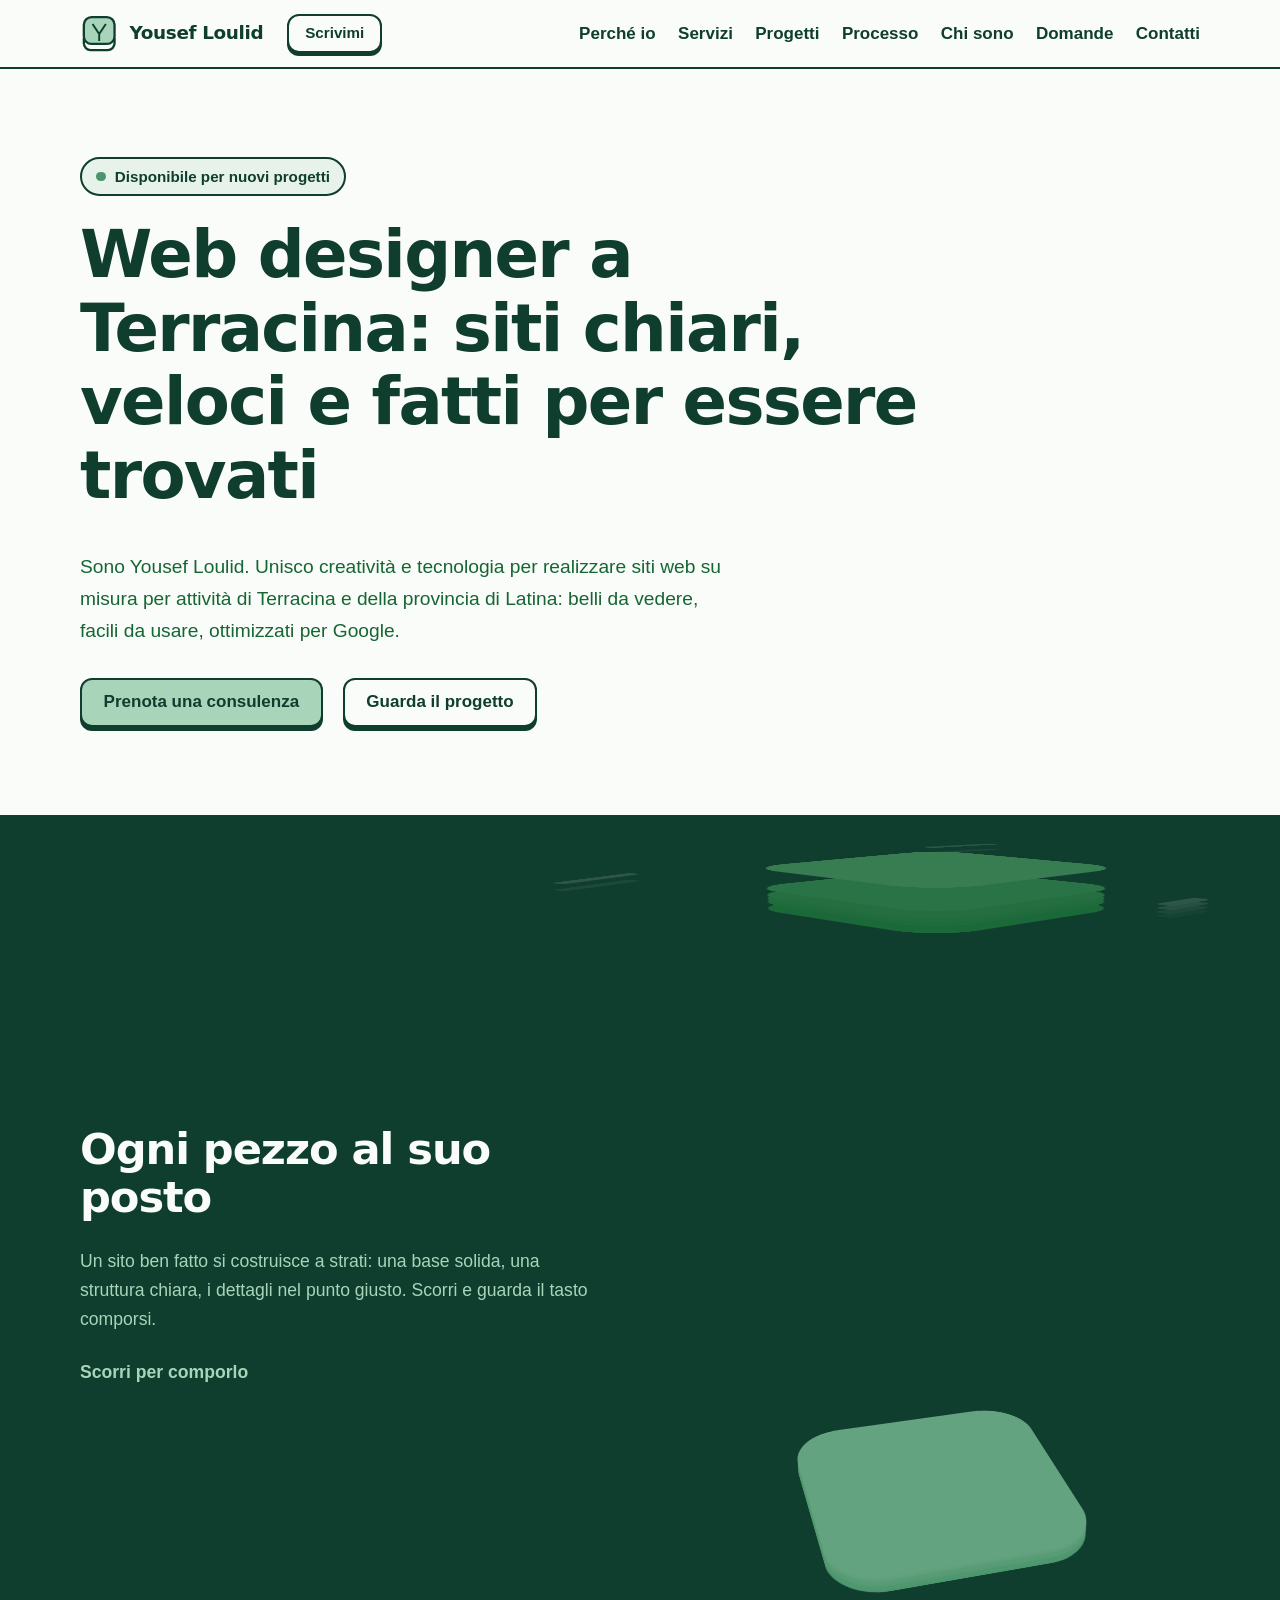
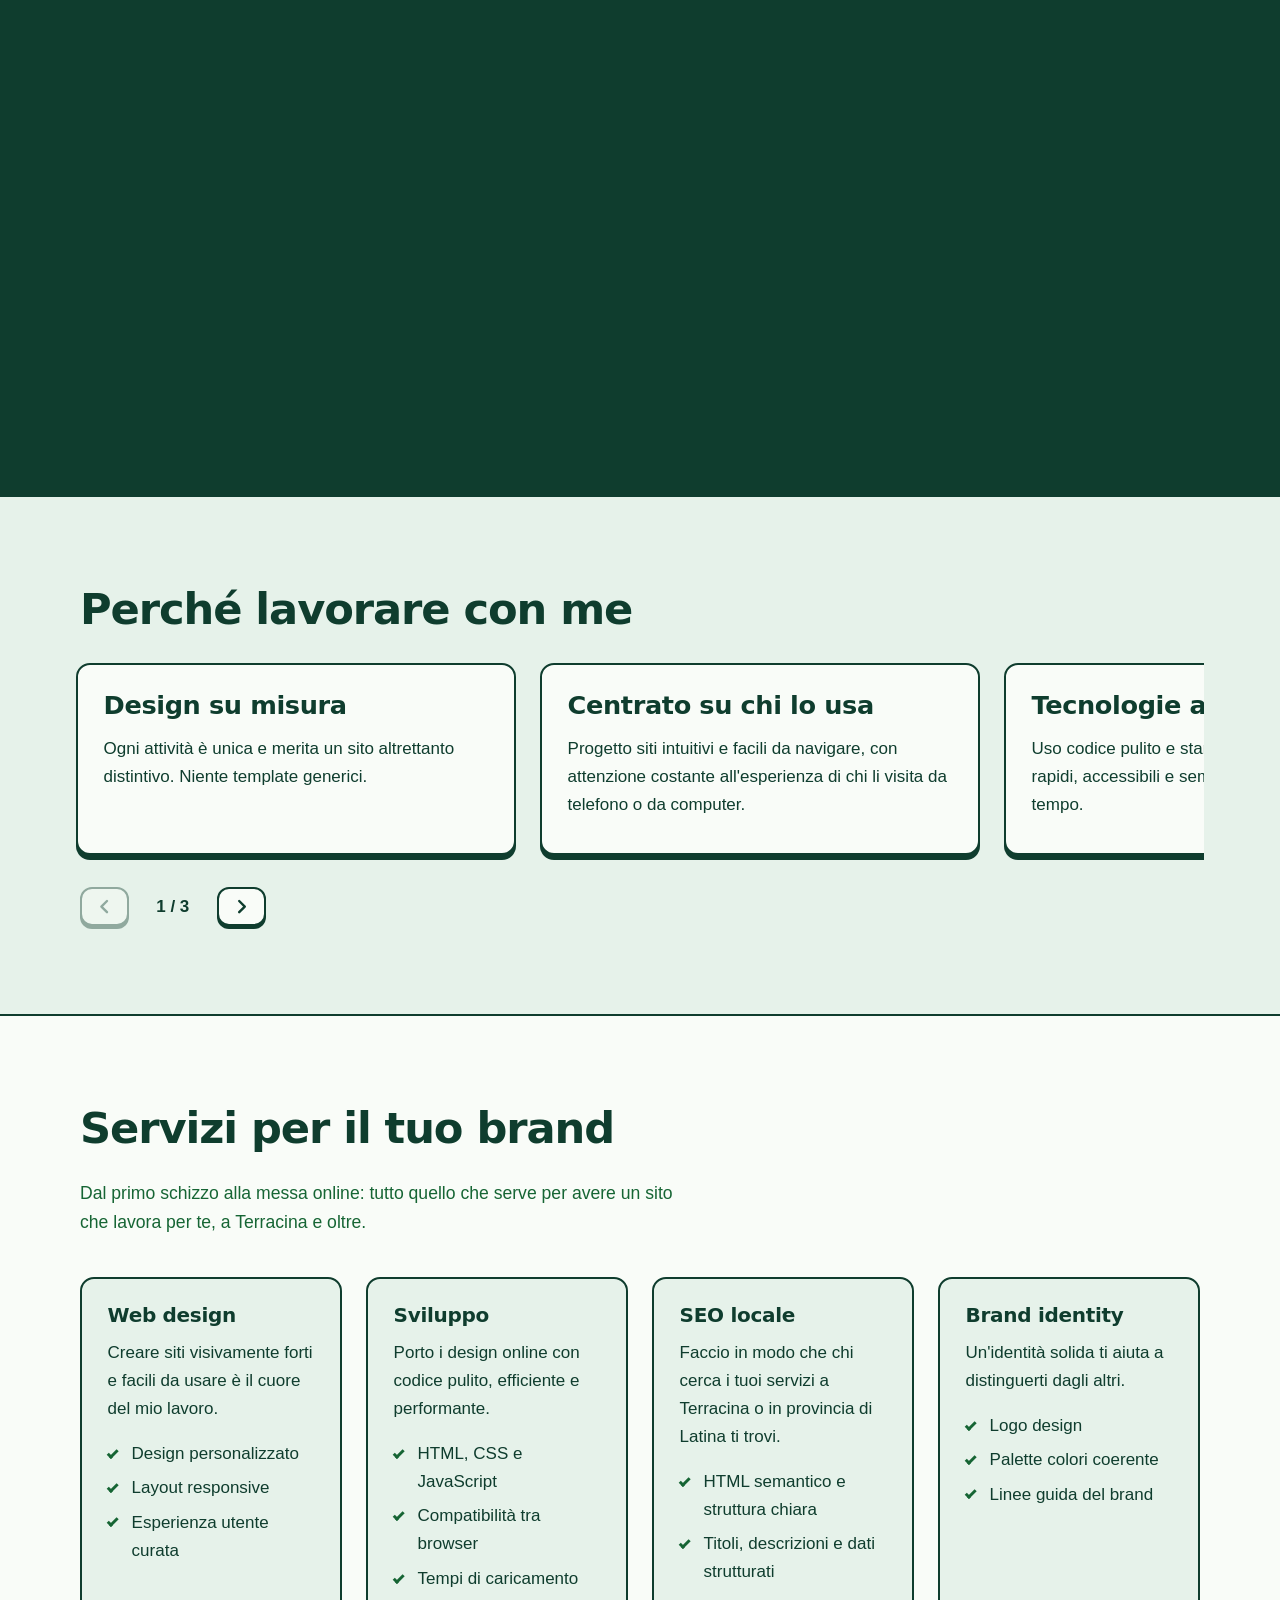
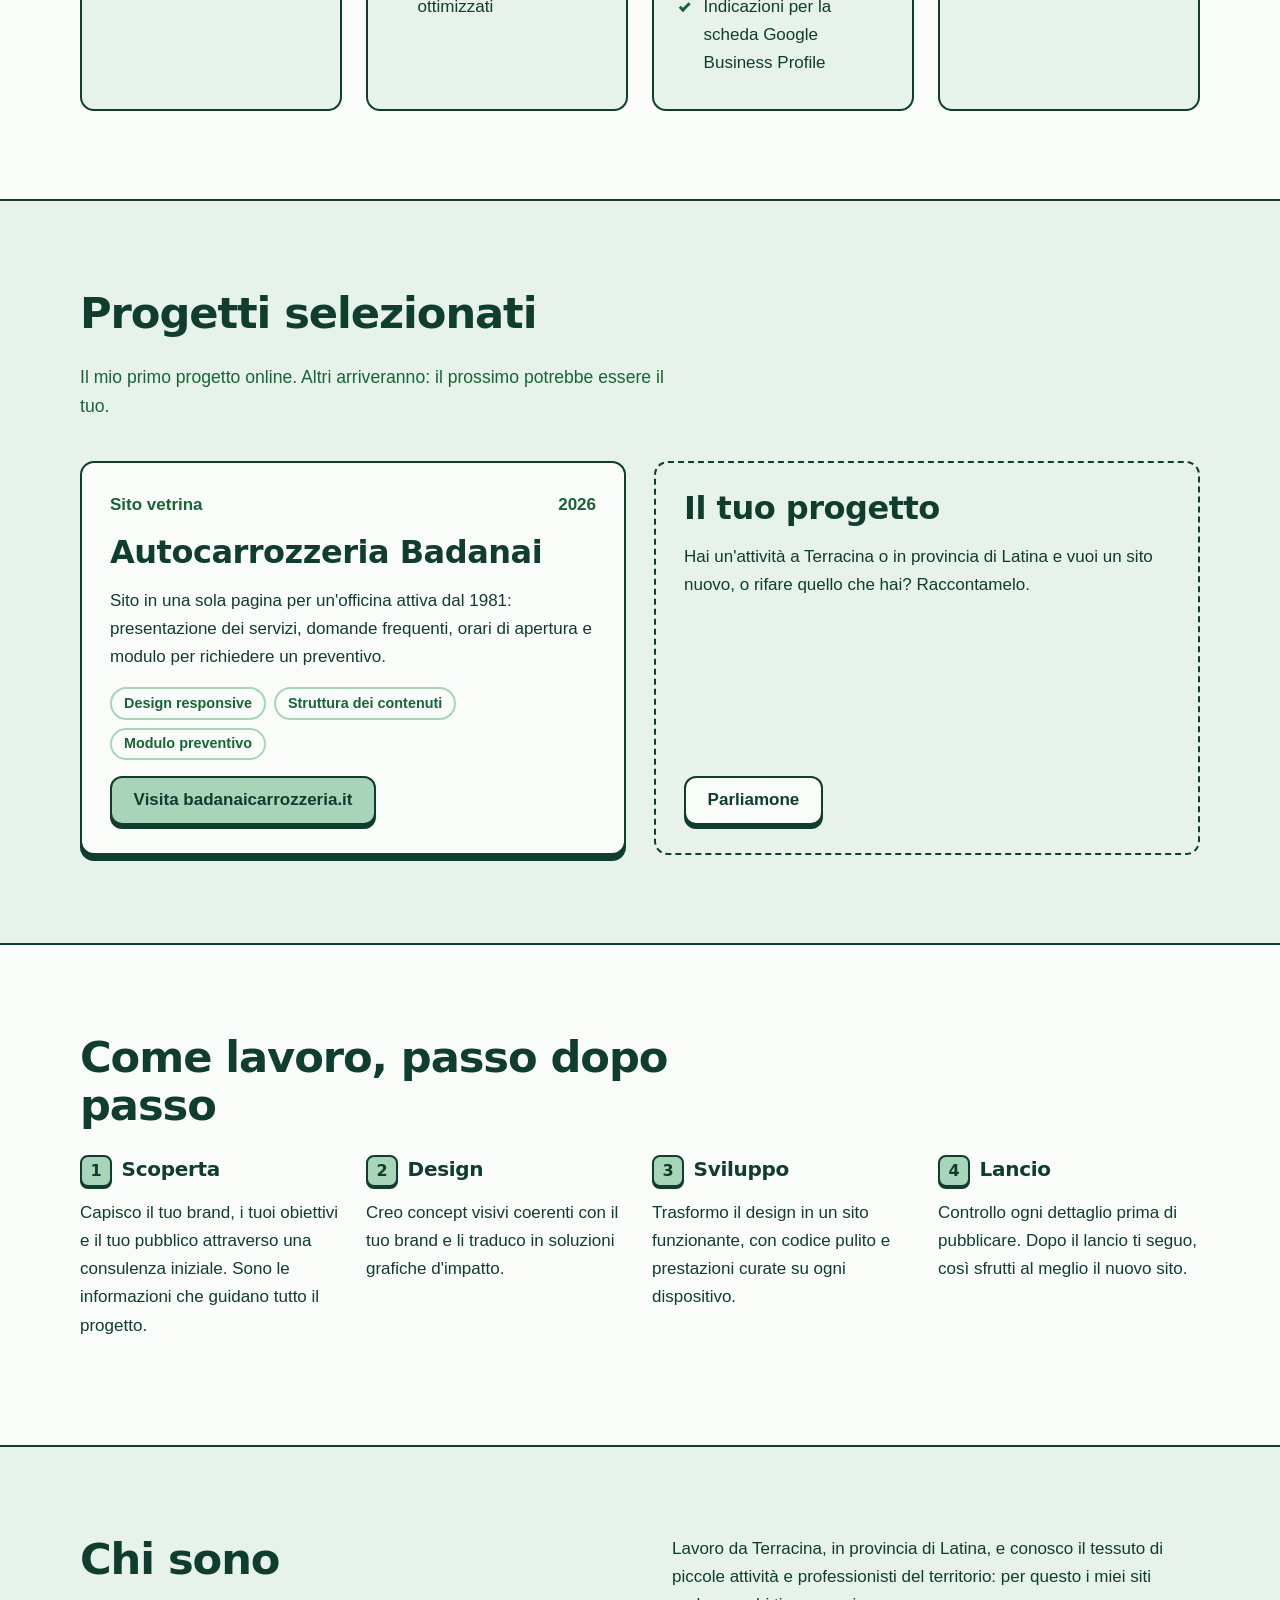
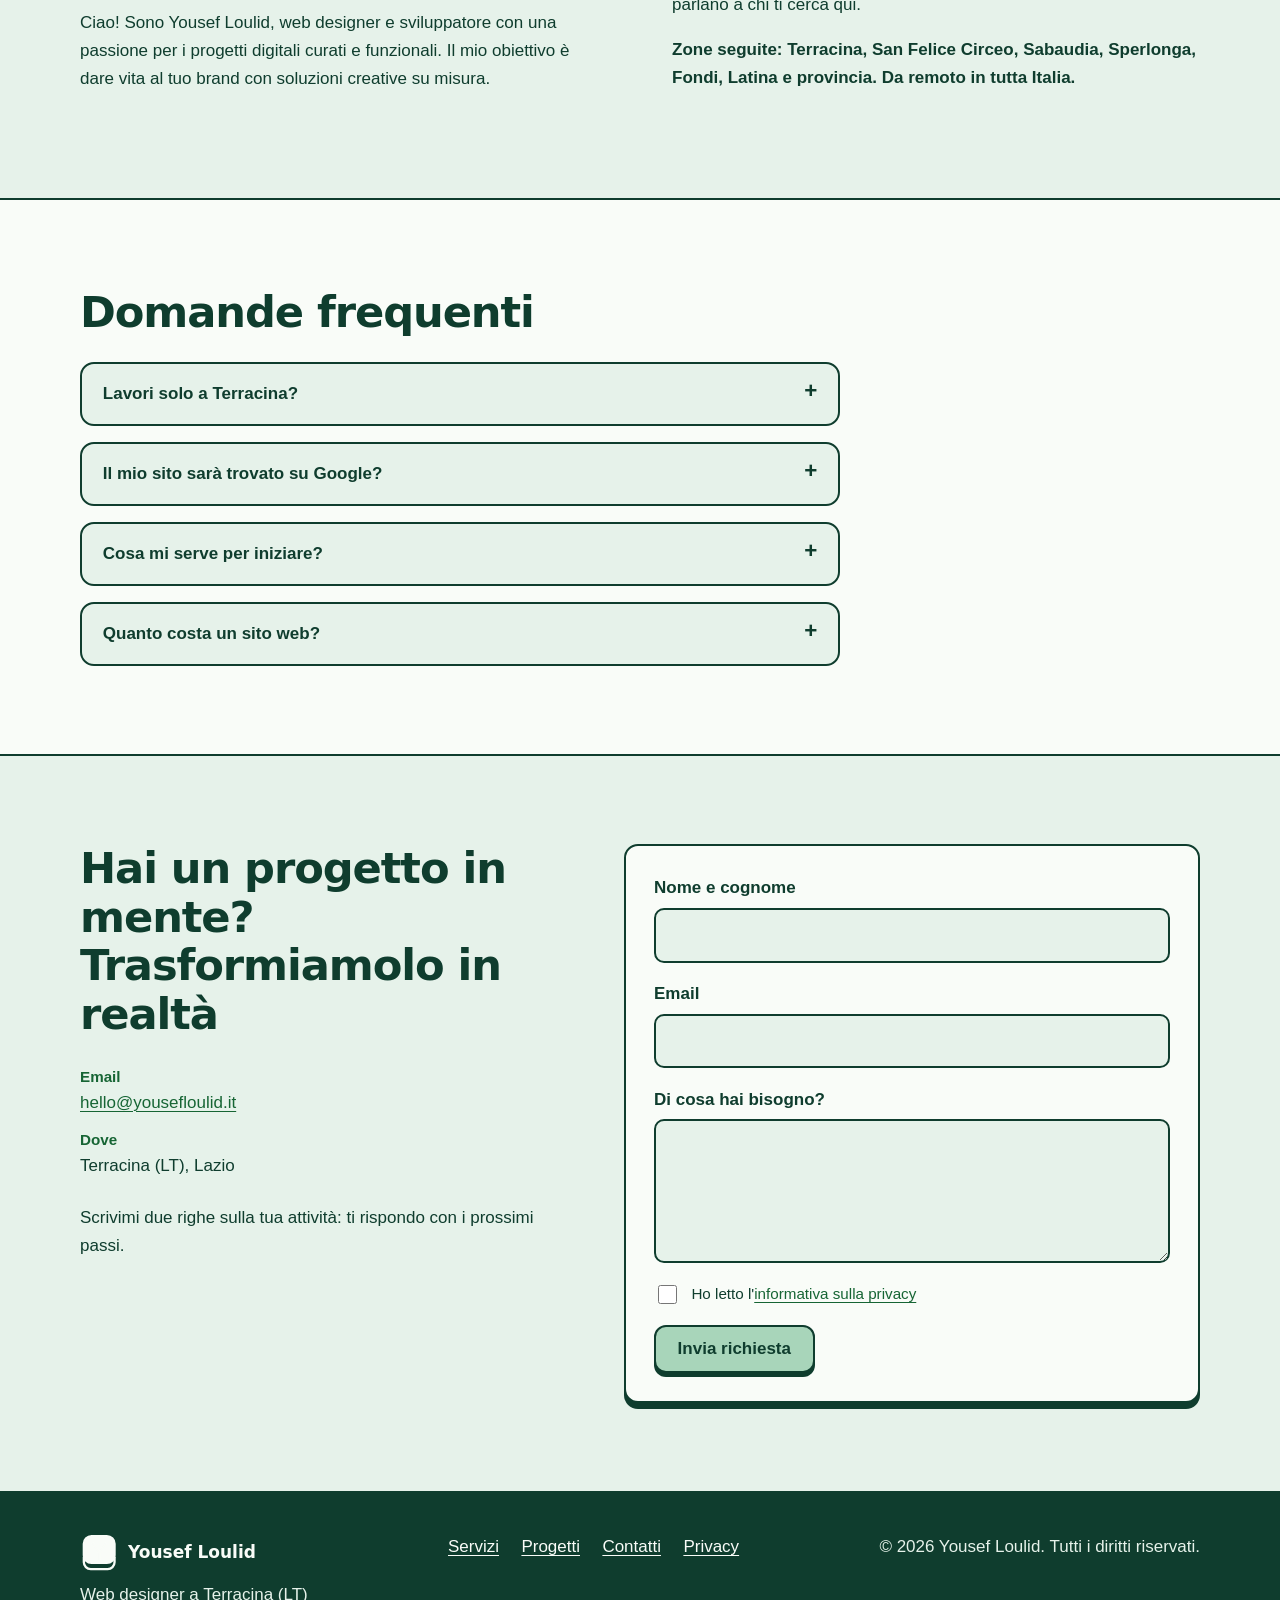
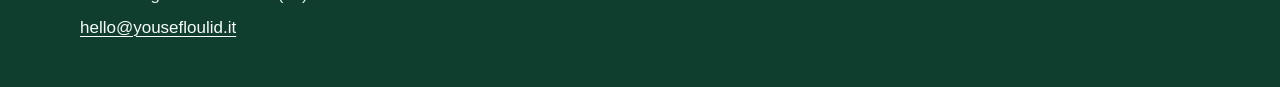
==== index.html @ 02af68fd "Sezione scura dopo la hero e carosello per Perche lavorare con me Co-Authored-By: Claude Sonnet 5.5 " ====
<!DOCTYPE html>
<html lang="it">
<head>
  <meta charset="utf-8">
  <meta name="viewport" content="width=device-width, initial-scale=1">
  <title>Web designer a Terracina (LT) – Siti web | Yousef Loulid</title>
  <meta name="description" content="Web designer a Terracina (LT): siti web su misura, veloci e ottimizzati per Google, per attività di Terracina e provincia di Latina. Richiedi un preventivo.">
  <link rel="canonical" href="https://yousefloulid.it/">
  <link rel="alternate" hreflang="it" href="https://yousefloulid.it/">
  <meta name="robots" content="index, follow, max-image-preview:large">
  <meta name="author" content="Yousef Loulid">
  <meta name="theme-color" content="#F9FCF8">
  <meta name="geo.region" content="IT-LT">
  <meta name="geo.placename" content="Terracina">
  <meta name="geo.position" content="41.2917;13.2459">
  <meta name="ICBM" content="41.2917, 13.2459">

  <meta property="og:type" content="website">
  <meta property="og:locale" content="it_IT">
  <meta property="og:site_name" content="Yousef Loulid – Web designer a Terracina">
  <meta property="og:title" content="Web designer a Terracina (LT) – Siti web | Yousef Loulid">
  <meta property="og:description" content="Siti web su misura, veloci e ottimizzati per Google, per attività di Terracina e provincia di Latina.">
  <meta property="og:url" content="https://yousefloulid.it/">
  <meta name="twitter:card" content="summary">
  <meta name="twitter:title" content="Web designer a Terracina (LT) – Siti web | Yousef Loulid">
  <meta name="twitter:description" content="Siti web su misura, veloci e ottimizzati per Google, per attività di Terracina e provincia di Latina.">

  <link rel="icon" href="/favicon.svg" type="image/svg+xml">
  <link rel="stylesheet" href="/style.css">

  <script type="application/ld+json">
  {
    "@context": "https://schema.org",
    "@graph": [
      {
        "@type": "WebSite",
        "@id": "https://yousefloulid.it/#website",
        "url": "https://yousefloulid.it/",
        "name": "Yousef Loulid – Web designer a Terracina",
        "inLanguage": "it-IT",
        "publisher": { "@id": "https://yousefloulid.it/#business" }
      },
      {
        "@type": "Person",
        "@id": "https://yousefloulid.it/#person",
        "name": "Yousef Loulid",
        "url": "https://yousefloulid.it/",
        "jobTitle": "Web designer e sviluppatore",
        "email": "hello@yousefloulid.it",
        "address": {
          "@type": "PostalAddress",
          "addressLocality": "Terracina",
          "addressRegion": "LT",
          "postalCode": "04019",
          "addressCountry": "IT"
        }
      },
      {
        "@type": "ProfessionalService",
        "@id": "https://yousefloulid.it/#business",
        "name": "Yousef Loulid – Web designer",
        "url": "https://yousefloulid.it/",
        "description": "Web design, sviluppo di siti web, SEO locale e brand identity per attività di Terracina e della provincia di Latina.",
        "email": "hello@yousefloulid.it",
        "founder": { "@id": "https://yousefloulid.it/#person" },
        "address": {
          "@type": "PostalAddress",
          "addressLocality": "Terracina",
          "addressRegion": "LT",
          "postalCode": "04019",
          "addressCountry": "IT"
        },
        "geo": { "@type": "GeoCoordinates", "latitude": 41.2917, "longitude": 13.2459 },
        "areaServed": [
          { "@type": "City", "name": "Terracina" },
          { "@type": "City", "name": "San Felice Circeo" },
          { "@type": "City", "name": "Sabaudia" },
          { "@type": "City", "name": "Sperlonga" },
          { "@type": "City", "name": "Fondi" },
          { "@type": "City", "name": "Latina" },
          { "@type": "AdministrativeArea", "name": "Provincia di Latina" }
        ],
        "knowsAbout": ["Web design", "Sviluppo web", "SEO locale", "Brand identity", "Logo design"],
        "makesOffer": [
          { "@type": "Offer", "itemOffered": { "@type": "Service", "name": "Web design" } },
          { "@type": "Offer", "itemOffered": { "@type": "Service", "name": "Sviluppo siti web" } },
          { "@type": "Offer", "itemOffered": { "@type": "Service", "name": "SEO locale" } },
          { "@type": "Offer", "itemOffered": { "@type": "Service", "name": "Brand identity" } }
        ]
      },
      {
        "@type": "FAQPage",
        "@id": "https://yousefloulid.it/#faq",
        "mainEntity": [
          {
            "@type": "Question",
            "name": "Lavori solo a Terracina?",
            "acceptedAnswer": { "@type": "Answer", "text": "Sono a Terracina e lavoro volentieri con attività di zona, ma posso seguire progetti anche da remoto per clienti in tutta Italia." }
          },
          {
            "@type": "Question",
            "name": "Il mio sito sarà trovato su Google?",
            "acceptedAnswer": { "@type": "Answer", "text": "Ogni sito nasce con una base SEO solida: struttura HTML semantica, titoli e descrizioni curati, dati strutturati e contenuti pensati per le ricerche del tuo territorio. Nessuno può garantire una posizione precisa, ma parti con le basi giuste." }
          },
          {
            "@type": "Question",
            "name": "Cosa mi serve per iniziare?",
            "acceptedAnswer": { "@type": "Answer", "text": "Basta una breve descrizione della tua attività e di cosa vuoi ottenere dal sito. Il resto lo definiamo insieme nella prima consulenza." }
          },
          {
            "@type": "Question",
            "name": "Quanto costa un sito web?",
            "acceptedAnswer": { "@type": "Answer", "text": "Dipende da pagine, funzioni e contenuti. Dopo un primo confronto ti mando una proposta chiara con il prezzo, senza costi nascosti." }
          }
        ]
      }
    ]
  }
  </script>
</head>
<body>
  <svg width="0" height="0" style="position:absolute" aria-hidden="true" focusable="false">
    <symbol id="logo" viewBox="0 0 100 100">
      <g fill="none" stroke="currentColor" stroke-linejoin="round">
        <path d="M10 62V76a18 18 0 0 0 18 18H72a18 18 0 0 0 18-18V62" stroke-width="6"/>
        <rect class="logo-face" x="10" y="8" width="80" height="70" rx="20" stroke-width="6"/>
        <path d="M34 28L50 52L66 28M50 52V68" stroke-width="5" stroke-linecap="square"/>
      </g>
    </symbol>
  </svg>

  <a class="skip-link" href="#contenuto">Vai al contenuto</a>

  <header class="site-header">
    <div class="container header-inner">
      <a class="brand" href="/" aria-label="Yousef Loulid – Home (premi la Y per tornare alla home)">
        <svg class="brand-logo brand-logo--key" viewBox="0 0 100 100" aria-hidden="true" focusable="false">
          <g fill="none" stroke="currentColor" stroke-linejoin="round">
            <path d="M10 62V76a18 18 0 0 0 18 18H72a18 18 0 0 0 18-18V62" stroke-width="6"/>
            <g class="key-face">
              <rect class="logo-face" x="10" y="8" width="80" height="70" rx="20" stroke-width="6"/>
              <path d="M34 28L50 52L66 28M50 52V68" stroke-width="5" stroke-linecap="square"/>
            </g>
          </g>
        </svg>
        <span>Yousef Loulid</span>
      </a>
      <a class="key key--small" href="#contatti">Scrivimi</a>
      <nav class="main-nav" aria-label="Principale">
        <ul>
          <li><a href="#perche">Perché io</a></li>
          <li><a href="#servizi">Servizi</a></li>
          <li><a href="#progetti">Progetti</a></li>
          <li><a href="#processo">Processo</a></li>
          <li><a href="#chi-sono">Chi sono</a></li>
          <li><a href="#faq">Domande</a></li>
          <li><a href="#contatti">Contatti</a></li>
        </ul>
      </nav>
    </div>
  </header>

  <main id="contenuto">
    <section class="hero" aria-labelledby="titolo-hero">
      <div class="container">
        <div>
          <p class="status">Disponibile per nuovi progetti</p>
          <h1 id="titolo-hero">Web designer a Terracina: siti chiari, veloci e fatti per essere trovati</h1>
          <p class="lead">Sono Yousef Loulid. Unisco creatività e tecnologia per realizzare siti web su misura per attività di Terracina e della provincia di Latina: belli da vedere, facili da usare, ottimizzati per Google.</p>
          <div class="hero-actions">
            <a class="key key--primary" href="#contatti">Prenota una consulenza</a>
            <a class="key" href="#progetti">Guarda il progetto</a>
          </div>
        </div>
      </div>
    </section>

    <section class="y-scene" id="y-scene" aria-labelledby="titolo-y">
      <div class="y-sticky">
        <div class="container y-grid">
          <div class="y-copy">
            <h2 id="titolo-y">Ogni pezzo al suo posto</h2>
            <p>Un sito ben fatto si costruisce a strati: una base solida, una struttura chiara, i dettagli nel punto giusto. Scorri e guarda il tasto comporsi.</p>
            <p class="y-hint" aria-hidden="true">Scorri per comporlo</p>
          </div>
          <div class="y3d" id="y3d" role="img" aria-label="Il tasto Y del logo che si compone in 3D mentre scorri la pagina">
            <svg class="y3d-fallback" viewBox="0 0 100 100" aria-hidden="true" focusable="false"><use href="#logo"/></svg>
            <div class="y3d-model"></div>
          </div>
        </div>
      </div>
    </section>

    <section class="section section--band" id="perche" aria-labelledby="titolo-perche">
      <div class="container">
        <h2 id="titolo-perche">Perché lavorare con me</h2>
        <div class="carousel" id="perche-carousel" role="group" aria-roledescription="carosello" aria-label="Perché lavorare con me">
          <ul class="carousel-track" tabindex="0" aria-label="Schede da scorrere in orizzontale">
            <li class="card carousel-slide">
              <h3>Design su misura</h3>
              <p>Ogni attività è unica e merita un sito altrettanto distintivo. Niente template generici.</p>
            </li>
            <li class="card carousel-slide">
              <h3>Centrato su chi lo usa</h3>
              <p>Progetto siti intuitivi e facili da navigare, con attenzione costante all'esperienza di chi li visita da telefono o da computer.</p>
            </li>
            <li class="card carousel-slide">
              <h3>Tecnologie attuali</h3>
              <p>Uso codice pulito e standard aggiornati, per siti rapidi, accessibili e semplici da mantenere nel tempo.</p>
            </li>
          </ul>
          <div class="carousel-controls" hidden>
            <button class="key key--small" type="button" data-dir="-1" aria-label="Scheda precedente"><svg viewBox="0 0 24 24" aria-hidden="true" focusable="false" fill="none" stroke="currentColor" stroke-width="3" stroke-linecap="round" stroke-linejoin="round"><path d="M15 5l-7 7 7 7"/></svg></button>
            <span class="carousel-count" aria-live="polite">1 / 3</span>
            <button class="key key--small" type="button" data-dir="1" aria-label="Scheda successiva"><svg viewBox="0 0 24 24" aria-hidden="true" focusable="false" fill="none" stroke="currentColor" stroke-width="3" stroke-linecap="round" stroke-linejoin="round"><path d="M9 5l7 7-7 7"/></svg></button>
          </div>
        </div>
      </div>
    </section>

    <section class="section" id="servizi" aria-labelledby="titolo-servizi">
      <div class="container">
        <h2 id="titolo-servizi">Servizi per il tuo brand</h2>
        <p class="section-intro">Dal primo schizzo alla messa online: tutto quello che serve per avere un sito che lavora per te, a Terracina e oltre.</p>
        <div class="grid">
          <article class="card">
            <h3>Web design</h3>
            <p>Creare siti visivamente forti e facili da usare è il cuore del mio lavoro.</p>
            <ul class="check-list">
              <li>Design personalizzato</li>
              <li>Layout responsive</li>
              <li>Esperienza utente curata</li>
            </ul>
          </article>
          <article class="card">
            <h3>Sviluppo</h3>
            <p>Porto i design online con codice pulito, efficiente e performante.</p>
            <ul class="check-list">
              <li>HTML, CSS e JavaScript</li>
              <li>Compatibilità tra browser</li>
              <li>Tempi di caricamento ottimizzati</li>
            </ul>
          </article>
          <article class="card">
            <h3>SEO locale</h3>
            <p>Faccio in modo che chi cerca i tuoi servizi a Terracina o in provincia di Latina ti trovi.</p>
            <ul class="check-list">
              <li>HTML semantico e struttura chiara</li>
              <li>Titoli, descrizioni e dati strutturati</li>
              <li>Indicazioni per la scheda Google Business Profile</li>
            </ul>
          </article>
          <article class="card">
            <h3>Brand identity</h3>
            <p>Un'identità solida ti aiuta a distinguerti dagli altri.</p>
            <ul class="check-list">
              <li>Logo design</li>
              <li>Palette colori coerente</li>
              <li>Linee guida del brand</li>
            </ul>
          </article>
        </div>
      </div>
    </section>

    <section class="section section--band" id="progetti" aria-labelledby="titolo-progetti">
      <div class="container">
        <h2 id="titolo-progetti">Progetti selezionati</h2>
        <p class="section-intro">Il mio primo progetto online. Altri arriveranno: il prossimo potrebbe essere il tuo.</p>
        <div class="projects">
          <article class="project">
            <div class="project-meta">
              <span>Sito vetrina</span>
              <time datetime="2026">2026</time>
            </div>
            <h3>Autocarrozzeria Badanai</h3>
            <p>Sito in una sola pagina per un'officina attiva dal 1981: presentazione dei servizi, domande frequenti, orari di apertura e modulo per richiedere un preventivo.</p>
            <ul class="tags" aria-label="Cosa ho realizzato">
              <li>Design responsive</li>
              <li>Struttura dei contenuti</li>
              <li>Modulo preventivo</li>
            </ul>
            <a class="key key--primary" href="https://www.badanaicarrozzeria.it/" target="_blank" rel="noopener noreferrer">Visita badanaicarrozzeria.it<span class="visually-hidden"> (si apre in una nuova scheda)</span></a>
          </article>
          <article class="project project--next">
            <h3>Il tuo progetto</h3>
            <p>Hai un'attività a Terracina o in provincia di Latina e vuoi un sito nuovo, o rifare quello che hai? Raccontamelo.</p>
            <a class="key" href="#contatti">Parliamone</a>
          </article>
        </div>
      </div>
    </section>

    <section class="section" id="processo" aria-labelledby="titolo-processo">
      <div class="container">
        <h2 id="titolo-processo">Come lavoro, passo dopo passo</h2>
        <ol class="steps">
          <li>
            <h3>Scoperta</h3>
            <p>Capisco il tuo brand, i tuoi obiettivi e il tuo pubblico attraverso una consulenza iniziale. Sono le informazioni che guidano tutto il progetto.</p>
          </li>
          <li>
            <h3>Design</h3>
            <p>Creo concept visivi coerenti con il tuo brand e li traduco in soluzioni grafiche d'impatto.</p>
          </li>
          <li>
            <h3>Sviluppo</h3>
            <p>Trasformo il design in un sito funzionante, con codice pulito e prestazioni curate su ogni dispositivo.</p>
          </li>
          <li>
            <h3>Lancio</h3>
            <p>Controllo ogni dettaglio prima di pubblicare. Dopo il lancio ti seguo, così sfrutti al meglio il nuovo sito.</p>
          </li>
        </ol>
      </div>
    </section>

    <section class="section section--band" id="chi-sono" aria-labelledby="titolo-chi-sono">
      <div class="container about">
        <div>
          <h2 id="titolo-chi-sono">Chi sono</h2>
          <p>Ciao! Sono Yousef Loulid, web designer e sviluppatore con una passione per i progetti digitali curati e funzionali. Il mio obiettivo è dare vita al tuo brand con soluzioni creative su misura.</p>
        </div>
        <div>
          <p>Lavoro da Terracina, in provincia di Latina, e conosco il tessuto di piccole attività e professionisti del territorio: per questo i miei siti parlano a chi ti cerca qui.</p>
          <p class="area">Zone seguite: Terracina, San Felice Circeo, Sabaudia, Sperlonga, Fondi, Latina e provincia. Da remoto in tutta Italia.</p>
        </div>
      </div>
    </section>

    <section class="section" id="faq" aria-labelledby="titolo-faq">
      <div class="container">
        <h2 id="titolo-faq">Domande frequenti</h2>
        <div class="faq">
          <details>
            <summary>Lavori solo a Terracina?</summary>
            <p>Sono a Terracina e lavoro volentieri con attività di zona, ma posso seguire progetti anche da remoto per clienti in tutta Italia.</p>
          </details>
          <details>
            <summary>Il mio sito sarà trovato su Google?</summary>
            <p>Ogni sito nasce con una base SEO solida: struttura HTML semantica, titoli e descrizioni curati, dati strutturati e contenuti pensati per le ricerche del tuo territorio. Nessuno può garantire una posizione precisa, ma parti con le basi giuste.</p>
          </details>
          <details>
            <summary>Cosa mi serve per iniziare?</summary>
            <p>Basta una breve descrizione della tua attività e di cosa vuoi ottenere dal sito. Il resto lo definiamo insieme nella prima consulenza.</p>
          </details>
          <details>
            <summary>Quanto costa un sito web?</summary>
            <p>Dipende da pagine, funzioni e contenuti. Dopo un primo confronto ti mando una proposta chiara con il prezzo, senza costi nascosti.</p>
          </details>
        </div>
      </div>
    </section>

    <section class="section section--band" id="contatti" aria-labelledby="titolo-contatti">
      <div class="container contact">
        <div>
          <h2 id="titolo-contatti">Hai un progetto in mente? Trasformiamolo in realtà</h2>
          <address>
            <ul class="contact-list">
              <li><strong>Email</strong><a href="mailto:hello@yousefloulid.it">hello@yousefloulid.it</a></li>
              <li><strong>Dove</strong>Terracina (LT), Lazio</li>
            </ul>
          </address>
          <p>Scrivimi due righe sulla tua attività: ti rispondo con i prossimi passi.</p>
        </div>

        <form class="form" id="contact-form" action="mailto:hello@yousefloulid.it" method="post" enctype="text/plain">
          <div class="field">
            <label for="nome">Nome e cognome</label>
            <input type="text" id="nome" name="nome" autocomplete="name" required>
          </div>
          <div class="field">
            <label for="email">Email</label>
            <input type="email" id="email" name="email" autocomplete="email" required>
          </div>
          <div class="field">
            <label for="messaggio">Di cosa hai bisogno?</label>
            <textarea id="messaggio" name="messaggio" required></textarea>
          </div>
          <div class="check">
            <input type="checkbox" id="privacy" name="privacy" required>
            <label for="privacy">Ho letto l'<a href="/privacy.html">informativa sulla privacy</a></label>
          </div>
          <button class="key key--primary" type="submit">Invia richiesta</button>
          <p class="form-status" id="form-status" role="status" aria-live="polite"></p>
        </form>
      </div>
    </section>
  </main>

  <footer class="site-footer">
    <div class="container footer-inner">
      <div>
        <a class="footer-brand" href="/">
          <svg class="brand-logo" aria-hidden="true" focusable="false"><use href="#logo"/></svg>
          <span>Yousef Loulid</span>
        </a>
        <p>Web designer a Terracina (LT)</p>
        <p><a href="mailto:hello@yousefloulid.it">hello@yousefloulid.it</a></p>
      </div>
      <nav class="footer-nav" aria-label="Piè di pagina">
        <ul>
          <li><a href="#servizi">Servizi</a></li>
          <li><a href="#progetti">Progetti</a></li>
          <li><a href="#contatti">Contatti</a></li>
          <li><a href="/privacy.html">Privacy</a></li>
        </ul>
      </nav>
      <p>© 2026 Yousef Loulid. Tutti i diritti riservati.</p>
    </div>
  </footer>

  <script src="/script.js" defer></script>
</body>
</html>
---- style.css ----
/* Yousef Loulid – web designer a Terracina (LT)
   Concetto: il logo è un tasto "Y". Bordo pieno, base del tasto, pressione al click.
   Palette: #0F3D2E  #166534  #4C956C  #A8D5BA  #E6F2EA  #F9FCF8 */

:root {
  --ink: #0f3d2e;
  --deep: #166534;
  --mid: #4c956c;
  --line: #a8d5ba;
  --tint: #e6f2ea;
  --bg: #f9fcf8;
  --ink-soft: #166534;
  --radius: 14px;
  --font: ui-sans-serif, "Avenir Next", "Segoe UI Variable Text", "Segoe UI", Roboto, "Helvetica Neue", Arial, sans-serif;
  --font-display: "Avenir Next", "Segoe UI Variable Display", "Trebuchet MS", ui-sans-serif, system-ui, sans-serif;
  color-scheme: light;
}

*, *::before, *::after { box-sizing: border-box; }

html { scroll-behavior: smooth; -webkit-text-size-adjust: 100%; }

body {
  margin: 0;
  background: var(--bg);
  color: var(--ink);
  font-family: var(--font);
  font-size: 1.0625rem;
  line-height: 1.65;
}

h1, h2, h3 {
  font-family: var(--font-display);
  font-weight: 800;
  line-height: 1.12;
  letter-spacing: -0.025em;
  margin: 0 0 0.6em;
}
h1 { font-size: clamp(2.25rem, 6vw, 4.1rem); max-width: 20ch; }
h2 { font-size: clamp(1.8rem, 4vw, 2.7rem); max-width: 22ch; }
h3 { font-size: 1.25rem; letter-spacing: -0.015em; }

p { margin: 0 0 1em; max-width: 62ch; }
ul, ol { margin: 0; padding: 0; }

a { color: var(--deep); text-underline-offset: 0.2em; text-decoration-thickness: 0.08em; }
a:hover { color: var(--ink); }

:focus-visible { outline: 3px solid var(--deep); outline-offset: 3px; border-radius: 4px; }

.visually-hidden {
  position: absolute !important;
  width: 1px; height: 1px;
  margin: -1px; padding: 0;
  overflow: hidden;
  clip: rect(0 0 0 0);
  white-space: nowrap;
  border: 0;
}

.skip-link {
  position: absolute;
  left: 1rem; top: -4rem;
  background: var(--ink);
  color: var(--bg);
  padding: 0.6rem 1rem;
  border-radius: 8px;
  z-index: 20;
}
.skip-link:focus { top: 1rem; color: var(--bg); }

.container { width: min(100% - 2.5rem, 1120px); margin-inline: auto; }

/* ---------- Tasto (bottoni) ---------- */
.key {
  display: inline-flex;
  align-items: center;
  justify-content: center;
  gap: 0.5rem;
  padding: 0.75rem 1.35rem;
  background: var(--bg);
  color: var(--ink);
  font: inherit;
  font-weight: 700;
  line-height: 1.2;
  text-decoration: none;
  border: 2px solid var(--ink);
  border-radius: 12px;
  box-shadow: 0 4px 0 var(--ink);
  cursor: pointer;
  transition: transform 0.08s ease, box-shadow 0.08s ease, background-color 0.15s ease, color 0.15s ease;
}
.key:hover { background: var(--deep); color: var(--bg); }
.key:active { transform: translateY(4px); box-shadow: 0 0 0 var(--ink); }
.key--primary { background: var(--line); }
.key--small { padding: 0.5rem 1rem; font-size: 0.95rem; box-shadow: 0 3px 0 var(--ink); }
.key--small:active { transform: translateY(3px); }

/* ---------- Logo ---------- */
.logo-face { fill: var(--face, var(--bg)); }
.brand-logo { width: 2.4rem; height: 2.4rem; color: var(--ink); flex: none; overflow: visible; }

/* La Y del logo si schiaccia come un tasto vero */
.brand-logo--key { --face: var(--line); }
.brand-logo--key .key-face { transition: transform 0.08s ease; }
.brand:hover .key-face { transform: translateY(-2px); }
.brand:active .key-face { transform: translateY(7px); }

/* ---------- Header ---------- */
.site-header { border-bottom: 2px solid var(--ink); background: var(--bg); }
.header-inner {
  display: flex;
  flex-wrap: wrap;
  align-items: center;
  justify-content: space-between;
  gap: 0.75rem 1.5rem;
  padding-block: 0.9rem;
}
.brand {
  display: inline-flex;
  align-items: center;
  gap: 0.7rem;
  color: var(--ink);
  font-family: var(--font-display);
  font-weight: 800;
  font-size: 1.15rem;
  letter-spacing: -0.02em;
  text-decoration: none;
}
.brand:hover { color: var(--ink); }
.main-nav { order: 3; width: 100%; }
.main-nav ul { display: flex; flex-wrap: wrap; gap: 0.25rem 1.4rem; list-style: none; }
.main-nav a { color: var(--ink); font-weight: 600; text-decoration: none; padding: 0.3rem 0; border-bottom: 2px solid transparent; }
.main-nav a:hover { border-bottom-color: var(--mid); }

@media (min-width: 820px) {
  .main-nav { order: 0; width: auto; margin-left: auto; }
}

/* ---------- Hero ---------- */
.hero { padding-block: clamp(2.5rem, 7vw, 5.5rem); }
.status {
  display: inline-flex;
  align-items: center;
  gap: 0.55rem;
  margin-bottom: 1.4rem;
  padding: 0.3rem 0.9rem;
  border: 2px solid var(--ink);
  border-radius: 999px;
  background: var(--tint);
  font-size: 0.95rem;
  font-weight: 600;
}
.status::before {
  content: "";
  width: 0.6rem; height: 0.6rem;
  border-radius: 50%;
  background: var(--mid);
}
.lead { font-size: 1.2rem; color: var(--ink-soft); }
.hero-actions { display: flex; flex-wrap: wrap; gap: 1rem 1.25rem; margin-top: 2rem; }

/* ---------- Y 3D che si compone scrollando ---------- */
.y-scene { background: var(--ink); color: var(--tint); }
.y-scene h2 { color: var(--bg); }
.y-sticky { padding-block: clamp(3rem, 7vw, 5rem); }
.y-grid { display: grid; gap: 2rem; align-items: center; }
.y-copy p { color: var(--line); font-size: 1.1rem; }
.y-hint { display: none; margin-top: 1.5rem; font-weight: 600; color: var(--line); }

.y3d {
  position: relative;
  width: min(100%, 400px);
  aspect-ratio: 1;
  justify-self: center;
  perspective: 1200px;
}
.y3d-fallback { width: 100%; height: 100%; display: block; color: var(--line); --face: var(--deep); }
.y3d-model { display: none; }
.y3d.has-3d .y3d-fallback { display: none; }
.y3d.has-3d .y3d-model { display: block; }

.y3d-model {
  --p: 1;
  position: absolute;
  left: 50%; top: 50%;
  width: 0; height: 0;
  transform-style: preserve-3d;
  transform: scale(var(--s, 1)) rotateX(calc(66deg - var(--p) * 34deg)) rotateZ(calc(-45deg + var(--p) * 45deg));
}
.part { position: absolute; left: 0; top: 0; width: 0; height: 0; transform-style: preserve-3d; }
.ly { position: absolute; left: 50%; top: 50%; display: block; }

.p-base {
  --l: clamp(0, calc((var(--p) - 0) / 0.22), 1);
  transform: translate3d(0, 0, calc((1 - var(--l)) * -280px)) rotateZ(calc((1 - var(--l)) * 120deg));
}
.p-body {
  --l: clamp(0, calc((var(--p) - 0.18) / 0.24), 1);
  transform: translate3d(0, 0, calc((1 - var(--l)) * 320px)) rotateZ(calc((1 - var(--l)) * -90deg));
}
.p-arm-l {
  --l: clamp(0, calc((var(--p) - 0.38) / 0.22), 1);
  transform: translate3d(calc((1 - var(--l)) * -200px), calc((1 - var(--l)) * -160px), calc((1 - var(--l)) * 300px))
    translate(-24px, -24px) rotate(-33.7deg) rotate(calc((1 - var(--l)) * -70deg));
}
.p-arm-r {
  --l: clamp(0, calc((var(--p) - 0.5) / 0.22), 1);
  transform: translate3d(calc((1 - var(--l)) * 200px), calc((1 - var(--l)) * -160px), calc((1 - var(--l)) * 300px))
    translate(24px, -24px) rotate(33.7deg) rotate(calc((1 - var(--l)) * 70deg));
}
.p-stem {
  --l: clamp(0, calc((var(--p) - 0.62) / 0.22), 1);
  transform: translate3d(0, calc((1 - var(--l)) * 220px), calc((1 - var(--l)) * 300px))
    translate(0, 37px) rotate(calc((1 - var(--l)) * 90deg));
}

/* Attiva lo scroll "appiccicato" solo quando lo script è pronto */
.y-scene.is-live { height: 320vh; }
.y-scene.is-live .y-sticky {
  position: sticky;
  top: 0;
  height: 100vh;
  padding-block: 0;
  display: grid;
  align-items: center;
  overflow: hidden;
  overflow: clip;
}
.y-scene.is-live .y-hint { display: block; }

@media (min-width: 820px) {
  .y-grid { grid-template-columns: 1fr 1fr; gap: 4rem; }
}
@media (max-width: 819px) {
  .y3d { width: min(100%, 300px); --s: 0.62; }
}

/* ---------- Sezioni ---------- */
.section { padding-block: clamp(3rem, 7vw, 5.5rem); scroll-margin-top: 1rem; }
.section--band { background: var(--tint); border-block: 2px solid var(--ink); }
.section-intro { color: var(--ink-soft); font-size: 1.1rem; margin-bottom: 2.5rem; }

.grid { display: grid; gap: 1.5rem; grid-template-columns: repeat(auto-fit, minmax(250px, 1fr)); list-style: none; }

.card {
  background: var(--tint);
  border: 2px solid var(--ink);
  border-radius: var(--radius);
  padding: 1.6rem;
}
.section--band .card { background: var(--bg); }
.card p:last-child { margin-bottom: 0; }

.check-list { list-style: none; margin-top: 1rem; }
.check-list li { position: relative; padding-left: 1.5rem; margin-bottom: 0.4rem; }
.check-list li::before {
  content: "";
  position: absolute;
  left: 0.1rem; top: 0.7em;
  width: 0.7rem; height: 0.35rem;
  border-left: 3px solid var(--deep);
  border-bottom: 3px solid var(--deep);
  transform: rotate(-45deg) translateY(-50%);
}

/* ---------- Carosello ---------- */
.carousel-track {
  position: relative;
  display: flex;
  gap: 1.5rem;
  list-style: none;
  margin: 0 -0.25rem;
  padding: 0.25rem 0.25rem 1.5rem;
  overflow-x: auto;
  scroll-snap-type: x mandatory;
  scrollbar-width: thin;
  scrollbar-color: var(--mid) transparent;
}
.carousel-slide {
  flex: 0 0 min(86%, 440px);
  scroll-snap-align: start;
  min-height: 12rem;
  box-shadow: 0 5px 0 var(--ink);
}
.carousel-slide h3 { font-size: 1.6rem; }
.carousel-controls { display: flex; align-items: center; gap: 1rem; margin-top: 0.5rem; }
.carousel-controls[hidden] { display: none; }
.carousel-controls .key { padding: 0.5rem 0.8rem; }
.carousel-controls svg { width: 1.2rem; height: 1.2rem; display: block; }
.carousel-count { font-weight: 700; min-width: 3.5rem; text-align: center; }
.key:disabled { opacity: 0.4; cursor: default; }
.key:disabled:hover { background: var(--bg); color: var(--ink); }
.key:disabled:active { transform: none; box-shadow: 0 3px 0 var(--ink); }

/* ---------- Progetti ---------- */
.projects { display: grid; gap: 1.75rem; grid-template-columns: repeat(auto-fit, minmax(300px, 1fr)); }
.project {
  display: flex;
  flex-direction: column;
  gap: 1rem;
  background: var(--bg);
  border: 2px solid var(--ink);
  border-radius: var(--radius);
  box-shadow: 0 6px 0 var(--ink);
  padding: 1.75rem;
}
.project-meta { display: flex; justify-content: space-between; gap: 1rem; font-weight: 600; color: var(--ink-soft); }
.project h3 { font-size: clamp(1.5rem, 3vw, 2rem); margin: 0; }
.project p { margin: 0; }
.project .key { align-self: flex-start; margin-top: auto; }
.tags { display: flex; flex-wrap: wrap; gap: 0.5rem; list-style: none; }
.tags li { padding: 0.15rem 0.75rem; border: 2px solid var(--line); border-radius: 999px; font-size: 0.9rem; font-weight: 600; color: var(--ink-soft); }
.project--next { background: transparent; border-style: dashed; box-shadow: none; justify-content: center; }

/* ---------- Processo ---------- */
.steps { list-style: none; display: grid; gap: 1.5rem; grid-template-columns: repeat(auto-fit, minmax(230px, 1fr)); counter-reset: step; }
.steps li { counter-increment: step; }
.steps h3::before {
  content: counter(step);
  display: inline-grid;
  place-items: center;
  width: 2rem; height: 2rem;
  margin-right: 0.6rem;
  background: var(--line);
  border: 2px solid var(--ink);
  border-radius: 8px;
  box-shadow: 0 2px 0 var(--ink);
  font-size: 1rem;
}

/* ---------- Chi sono ---------- */
.about { display: grid; gap: 2rem; }
@media (min-width: 820px) { .about { grid-template-columns: 1fr 1fr; gap: 4rem; } }
.area { font-weight: 600; }

/* ---------- FAQ ---------- */
.faq { display: grid; gap: 1rem; max-width: 760px; }
.faq details { background: var(--tint); border: 2px solid var(--ink); border-radius: var(--radius); }
.faq summary { cursor: pointer; padding: 1rem 1.3rem; font-weight: 700; list-style: none; display: flex; justify-content: space-between; gap: 1rem; }
.faq summary::-webkit-details-marker { display: none; }
.faq summary::after { content: "+"; font-size: 1.4rem; line-height: 1; }
.faq details[open] summary::after { content: "–"; }
.faq details p { padding: 0 1.3rem 1.2rem; margin: 0; color: var(--ink-soft); }

/* ---------- Contatti ---------- */
.contact { display: grid; gap: 2.5rem; }
@media (min-width: 820px) { .contact { grid-template-columns: 1fr 1.2fr; gap: 4rem; } }
address { font-style: normal; }
.contact-list { list-style: none; margin: 1.5rem 0; }
.contact-list li { margin-bottom: 0.6rem; }
.contact-list strong { display: block; font-size: 0.95rem; color: var(--ink-soft); font-weight: 600; }

.form { display: grid; gap: 1.1rem; background: var(--bg); border: 2px solid var(--ink); border-radius: var(--radius); padding: 1.75rem; box-shadow: 0 6px 0 var(--ink); }
.field { display: grid; gap: 0.35rem; }
.field label { font-weight: 700; }
.field input[type="text"],
.field input[type="email"],
.field textarea {
  width: 100%;
  padding: 0.7rem 0.9rem;
  font: inherit;
  color: var(--ink);
  background: var(--tint);
  border: 2px solid var(--ink);
  border-radius: 10px;
}
.field textarea { min-height: 9rem; resize: vertical; }
.field input:focus-visible, .field textarea:focus-visible { outline: 3px solid var(--deep); outline-offset: 2px; background: var(--bg); }
.field input:user-invalid, .field textarea:user-invalid { border-color: #b3261e; }
.check { display: flex; gap: 0.7rem; align-items: flex-start; font-size: 0.95rem; }
.check input { width: 1.2rem; height: 1.2rem; margin-top: 0.25rem; accent-color: var(--deep); flex: none; }
.form .key { justify-self: start; }
.form-status { margin: 0; font-weight: 600; color: var(--deep); }
.form-status:empty { display: none; }

/* ---------- Footer ---------- */
.site-footer { background: var(--ink); color: var(--tint); padding-block: 2.5rem; }
.site-footer a { color: var(--bg); }
.site-footer a:hover { color: var(--line); }
.site-footer :focus-visible { outline-color: var(--line); }
.footer-inner { display: flex; flex-wrap: wrap; gap: 1.5rem 3rem; justify-content: space-between; align-items: flex-start; }
.footer-inner p { margin: 0 0 0.3rem; }
.footer-nav ul { list-style: none; display: flex; flex-wrap: wrap; gap: 0.4rem 1.4rem; }
.footer-brand { display: inline-flex; align-items: center; gap: 0.6rem; font-family: var(--font-display); font-weight: 800; color: var(--bg); text-decoration: none; margin-bottom: 0.6rem; }
.footer-brand .brand-logo { color: var(--bg); }
.footer-brand .logo-face { fill: transparent; }

/* ---------- Pagine di testo (privacy, 404) ---------- */
.prose { padding-block: clamp(2.5rem, 6vw, 4.5rem); }
.prose h1 { max-width: none; }
.prose h2 { font-size: 1.5rem; margin-top: 2.2rem; max-width: none; }
.prose p, .prose li { max-width: 68ch; }
.prose ul { padding-left: 1.3rem; margin-bottom: 1em; }

/* ---------- Movimento ridotto ---------- */
@media (prefers-reduced-motion: reduce) {
  html { scroll-behavior: auto; }
  .key, .brand-logo--key .key-face { transition: none; }
}
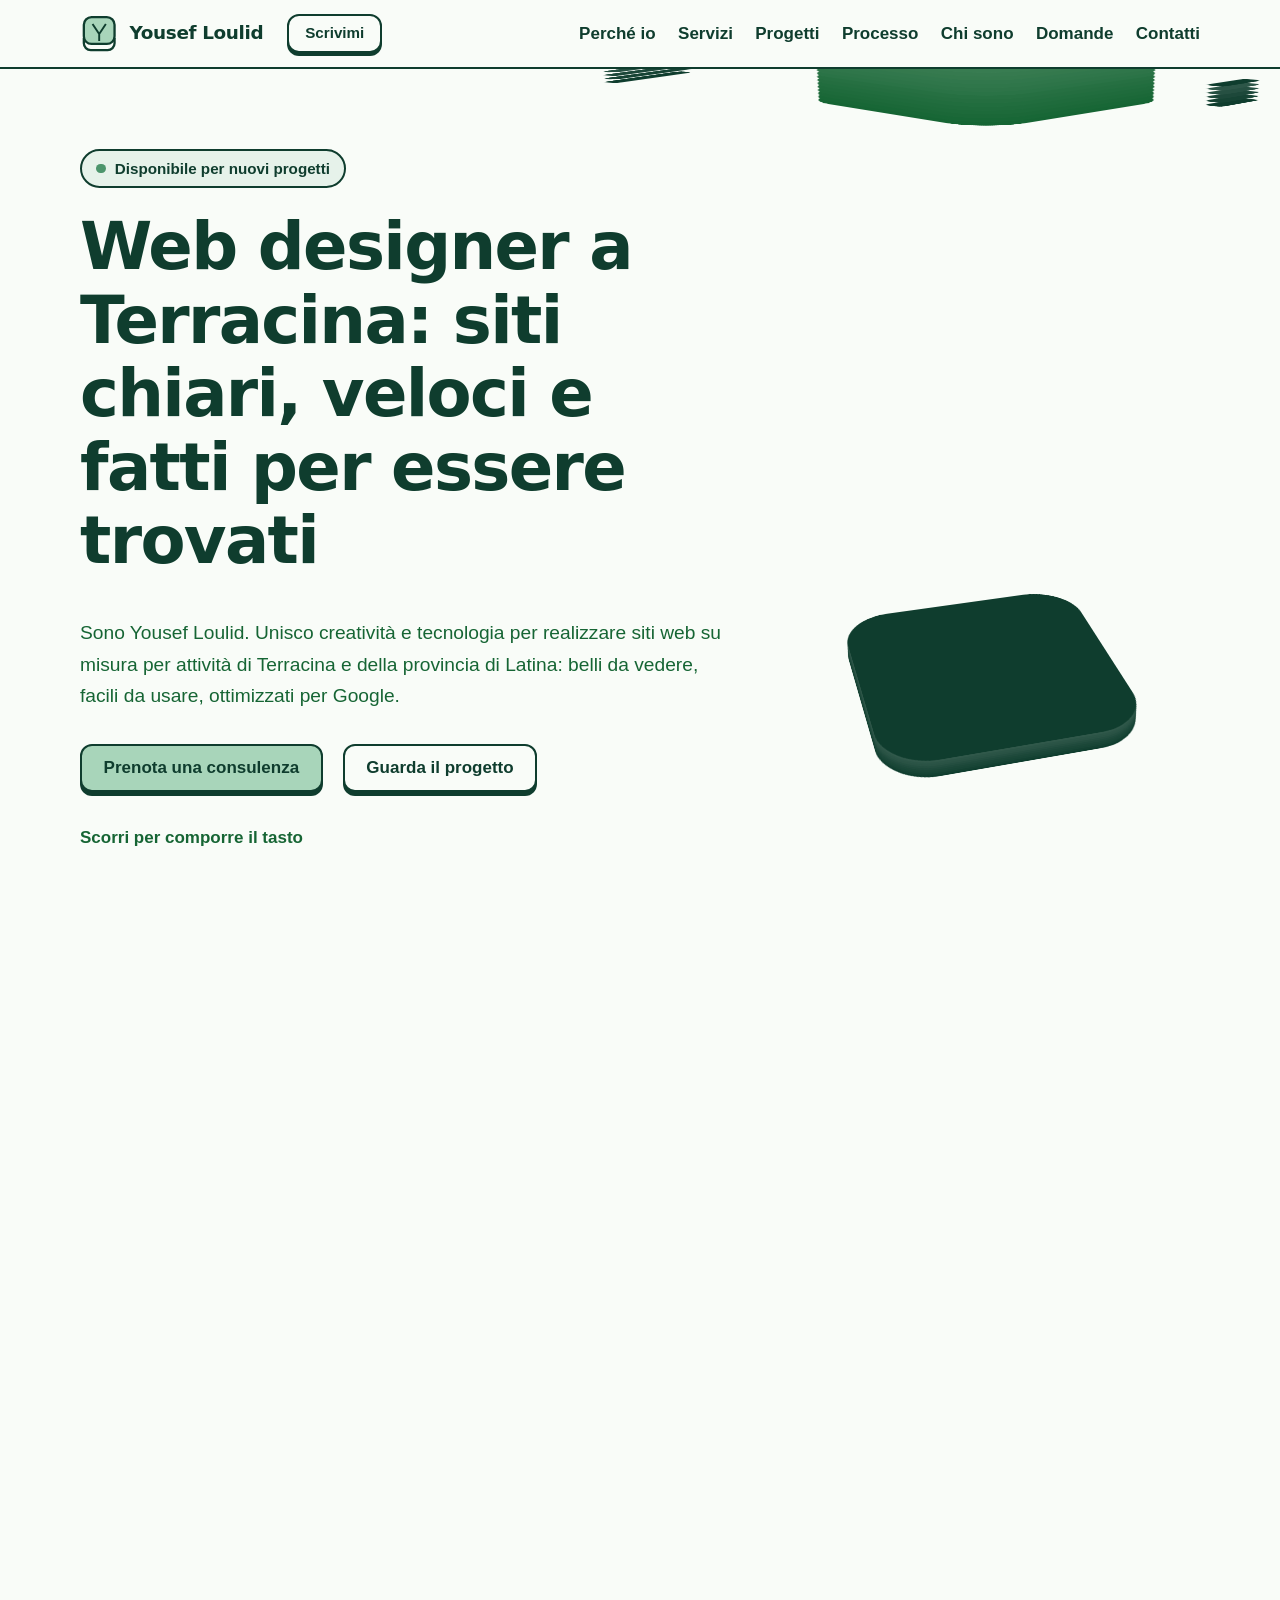
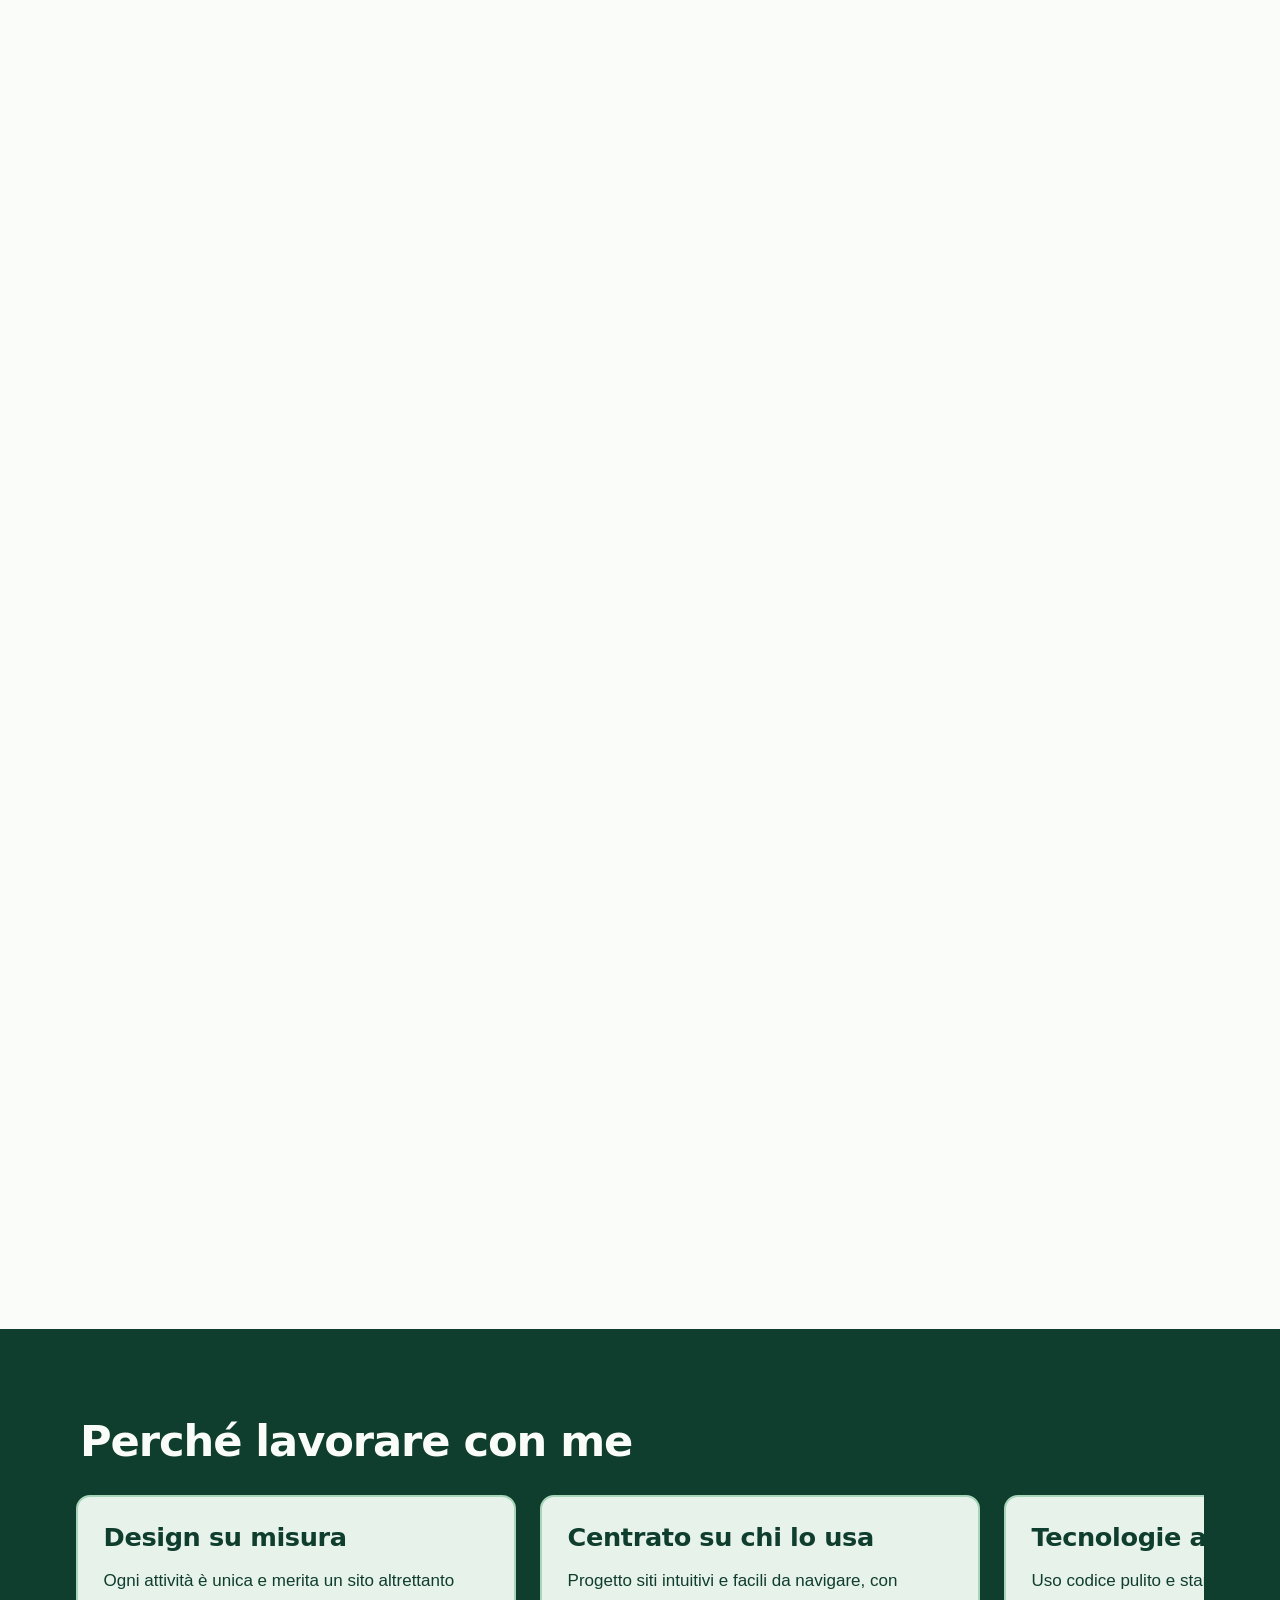
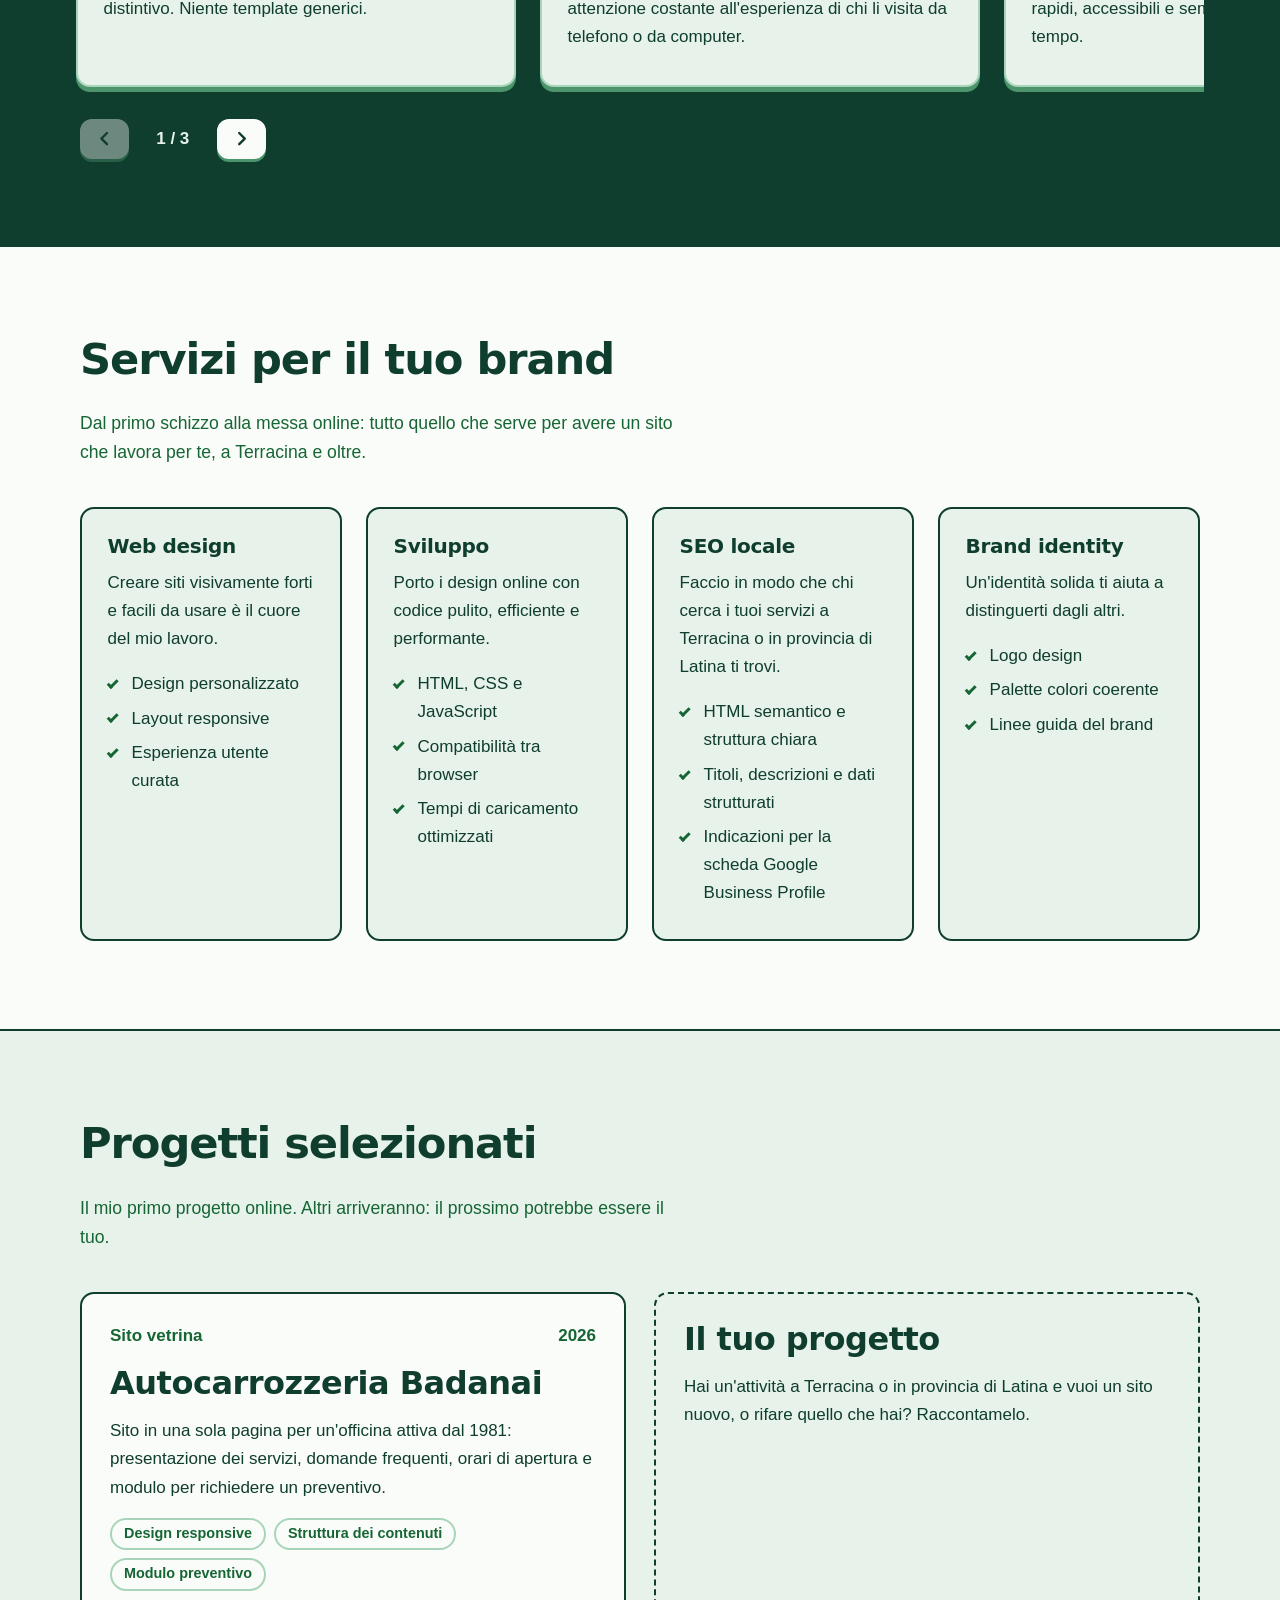
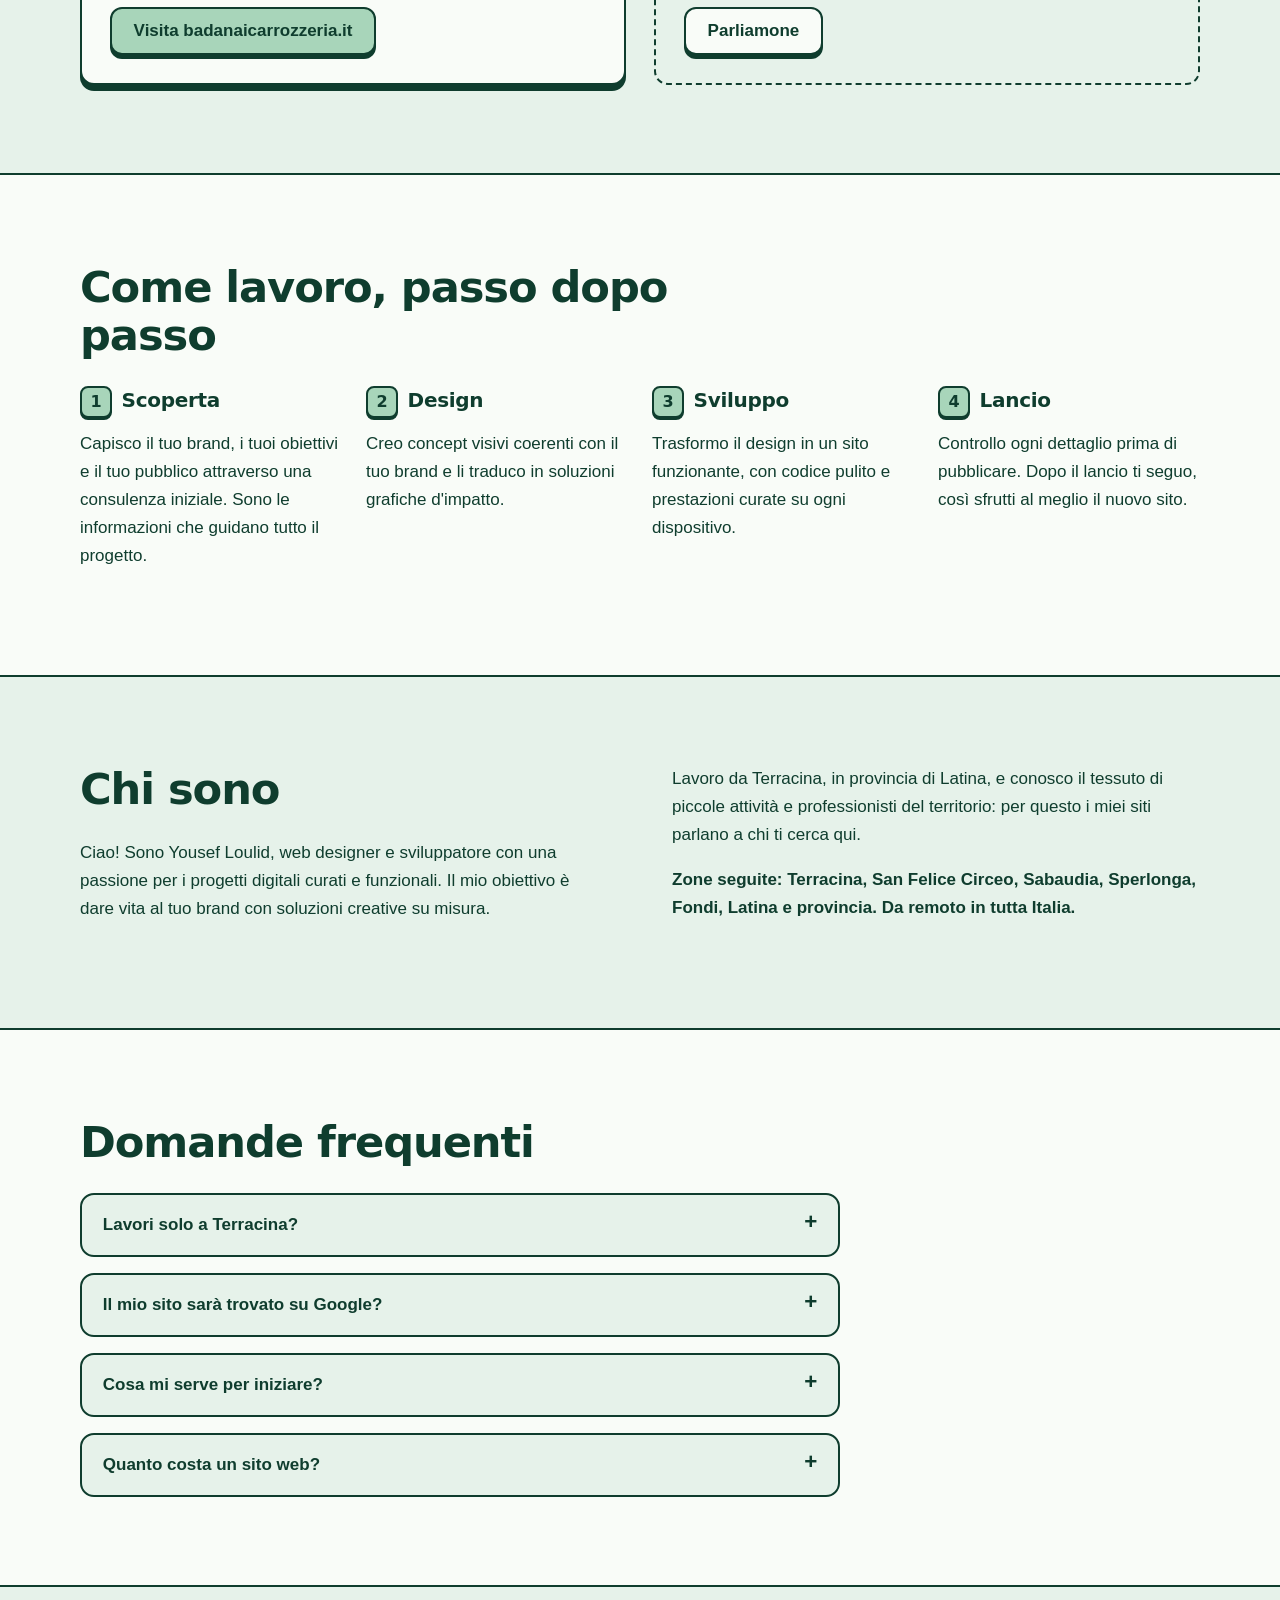
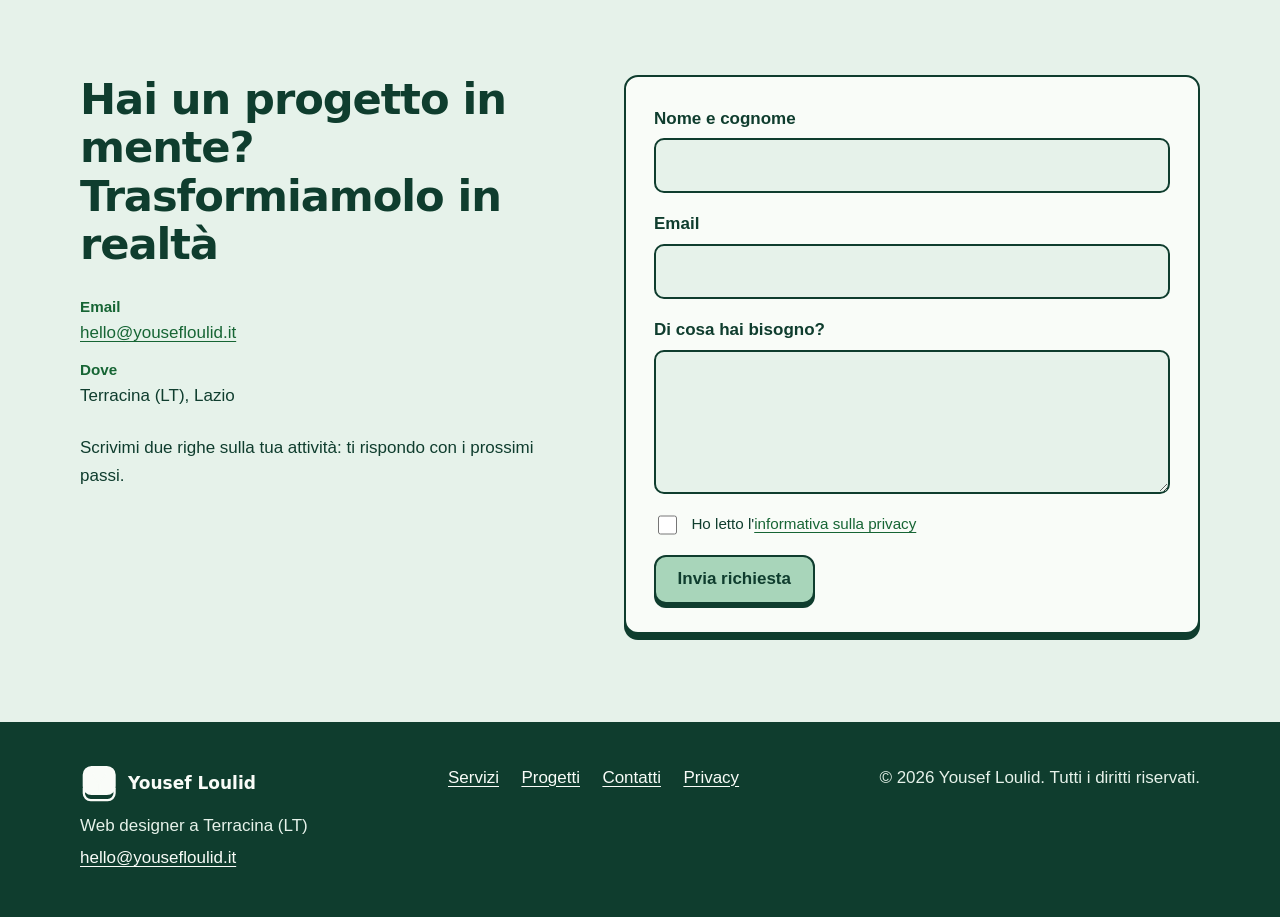
==== commit 5ca67220: "Y 3D nella hero e sezione scura Perche lavorare con me Co-Authored-By: Claude Sonnet 5.5 <noreply@an" ====
--- a/index.html
+++ b/index.html
@@ -161,9 +161,9 @@
   </header>
 
   <main id="contenuto">
-    <section class="hero" aria-labelledby="titolo-hero">
-      <div class="container">
-        <div>
+    <section class="hero" id="y-scene" aria-labelledby="titolo-hero">
+      <div class="container hero-grid">
+        <div class="hero-copy">
           <p class="status">Disponibile per nuovi progetti</p>
           <h1 id="titolo-hero">Web designer a Terracina: siti chiari, veloci e fatti per essere trovati</h1>
           <p class="lead">Sono Yousef Loulid. Unisco creatività e tecnologia per realizzare siti web su misura per attività di Terracina e della provincia di Latina: belli da vedere, facili da usare, ottimizzati per Google.</p>
@@ -171,18 +171,9 @@
             <a class="key key--primary" href="#contatti">Prenota una consulenza</a>
             <a class="key" href="#progetti">Guarda il progetto</a>
           </div>
-        </div>
-      </div>
-    </section>
-
-    <section class="y-scene" id="y-scene" aria-labelledby="titolo-y">
-      <div class="y-sticky">
-        <div class="container y-grid">
-          <div class="y-copy">
-            <h2 id="titolo-y">Ogni pezzo al suo posto</h2>
-            <p>Un sito ben fatto si costruisce a strati: una base solida, una struttura chiara, i dettagli nel punto giusto. Scorri e guarda il tasto comporsi.</p>
-            <p class="y-hint" aria-hidden="true">Scorri per comporlo</p>
-          </div>
+          <p class="y-hint" aria-hidden="true">Scorri per comporre il tasto</p>
+        </div>
+        <div class="y-track" id="y-track">
           <div class="y3d" id="y3d" role="img" aria-label="Il tasto Y del logo che si compone in 3D mentre scorri la pagina">
             <svg class="y3d-fallback" viewBox="0 0 100 100" aria-hidden="true" focusable="false"><use href="#logo"/></svg>
             <div class="y3d-model"></div>
@@ -191,7 +182,7 @@
       </div>
     </section>
 
-    <section class="section section--band" id="perche" aria-labelledby="titolo-perche">
+    <section class="section section--dark" id="perche" aria-labelledby="titolo-perche">
       <div class="container">
         <h2 id="titolo-perche">Perché lavorare con me</h2>
         <div class="carousel" id="perche-carousel" role="group" aria-roledescription="carosello" aria-label="Perché lavorare con me">
--- a/style.css
+++ b/style.css
@@ -137,8 +137,11 @@
   .main-nav { order: 0; width: auto; margin-left: auto; }
 }
 
-/* ---------- Hero ---------- */
-.hero { padding-block: clamp(2.5rem, 7vw, 5.5rem); }
+/* ---------- Hero (con la Y 3D che si compone scrollando) ---------- */
+.site-header { position: relative; z-index: 10; }
+.hero { padding-block: clamp(2.5rem, 7vw, 5rem); overflow: clip; }
+.hero-grid { display: grid; gap: 2.5rem; align-items: start; }
+.hero-copy { position: relative; z-index: 2; }
 .status {
   display: inline-flex;
   align-items: center;
@@ -159,23 +162,17 @@
 }
 .lead { font-size: 1.2rem; color: var(--ink-soft); }
 .hero-actions { display: flex; flex-wrap: wrap; gap: 1rem 1.25rem; margin-top: 2rem; }
-
-/* ---------- Y 3D che si compone scrollando ---------- */
-.y-scene { background: var(--ink); color: var(--tint); }
-.y-scene h2 { color: var(--bg); }
-.y-sticky { padding-block: clamp(3rem, 7vw, 5rem); }
-.y-grid { display: grid; gap: 2rem; align-items: center; }
-.y-copy p { color: var(--line); font-size: 1.1rem; }
-.y-hint { display: none; margin-top: 1.5rem; font-weight: 600; color: var(--line); }
-
+.y-hint { display: none; margin-top: 2rem; font-weight: 600; color: var(--deep); }
+
+.y-track { position: relative; }
 .y3d {
   position: relative;
   width: min(100%, 400px);
   aspect-ratio: 1;
-  justify-self: center;
+  margin-inline: auto;
   perspective: 1200px;
 }
-.y3d-fallback { width: 100%; height: 100%; display: block; color: var(--line); --face: var(--deep); }
+.y3d-fallback { width: 100%; height: 100%; display: block; color: var(--ink); --face: var(--line); }
 .y3d-model { display: none; }
 .y3d.has-3d .y3d-fallback { display: none; }
 .y3d.has-3d .y3d-model { display: block; }
@@ -215,30 +212,33 @@
     translate(0, 37px) rotate(calc((1 - var(--l)) * 90deg));
 }
 
-/* Attiva lo scroll "appiccicato" solo quando lo script è pronto */
-.y-scene.is-live { height: 320vh; }
-.y-scene.is-live .y-sticky {
-  position: sticky;
-  top: 0;
-  height: 100vh;
-  padding-block: 0;
-  display: grid;
-  align-items: center;
-  overflow: hidden;
-  overflow: clip;
-}
-.y-scene.is-live .y-hint { display: block; }
+/* Attivo solo quando lo script è pronto: la Y resta ferma mentre scorri */
+.hero.is-live .y-track { height: 300vh; }
+.hero.is-live .y3d { position: sticky; top: max(1rem, calc((100vh - 400px) / 2)); }
+.hero.is-live .y-hint { display: block; }
 
 @media (min-width: 820px) {
-  .y-grid { grid-template-columns: 1fr 1fr; gap: 4rem; }
+  .hero-grid { grid-template-columns: 1.5fr 1fr; gap: 3rem; }
+  .hero.is-live .hero-copy { position: sticky; top: 6rem; }
 }
 @media (max-width: 819px) {
   .y3d { width: min(100%, 300px); --s: 0.62; }
+  .hero.is-live .y-track { height: 260vh; }
+  .hero.is-live .y3d { top: max(1rem, calc((100vh - 300px) / 2)); }
 }
 
 /* ---------- Sezioni ---------- */
 .section { padding-block: clamp(3rem, 7vw, 5.5rem); scroll-margin-top: 1rem; }
 .section--band { background: var(--tint); border-block: 2px solid var(--ink); }
+.section--dark { background: var(--ink); color: var(--tint); }
+.section--dark h2 { color: var(--bg); }
+.section--dark .card { color: var(--ink); }
+.section--dark :focus-visible { outline-color: var(--line); }
+.section--dark .carousel-slide { border-color: var(--line); box-shadow: 0 5px 0 var(--mid); }
+.section--dark .carousel-controls .key { border-color: var(--bg); box-shadow: 0 3px 0 var(--mid); }
+.section--dark .carousel-controls .key:active { box-shadow: 0 0 0 var(--mid); }
+.section--dark .carousel-controls .key:disabled:active { box-shadow: 0 3px 0 var(--mid); }
+.section--dark .carousel-count { color: var(--tint); }
 .section-intro { color: var(--ink-soft); font-size: 1.1rem; margin-bottom: 2.5rem; }
 
 .grid { display: grid; gap: 1.5rem; grid-template-columns: repeat(auto-fit, minmax(250px, 1fr)); list-style: none; }
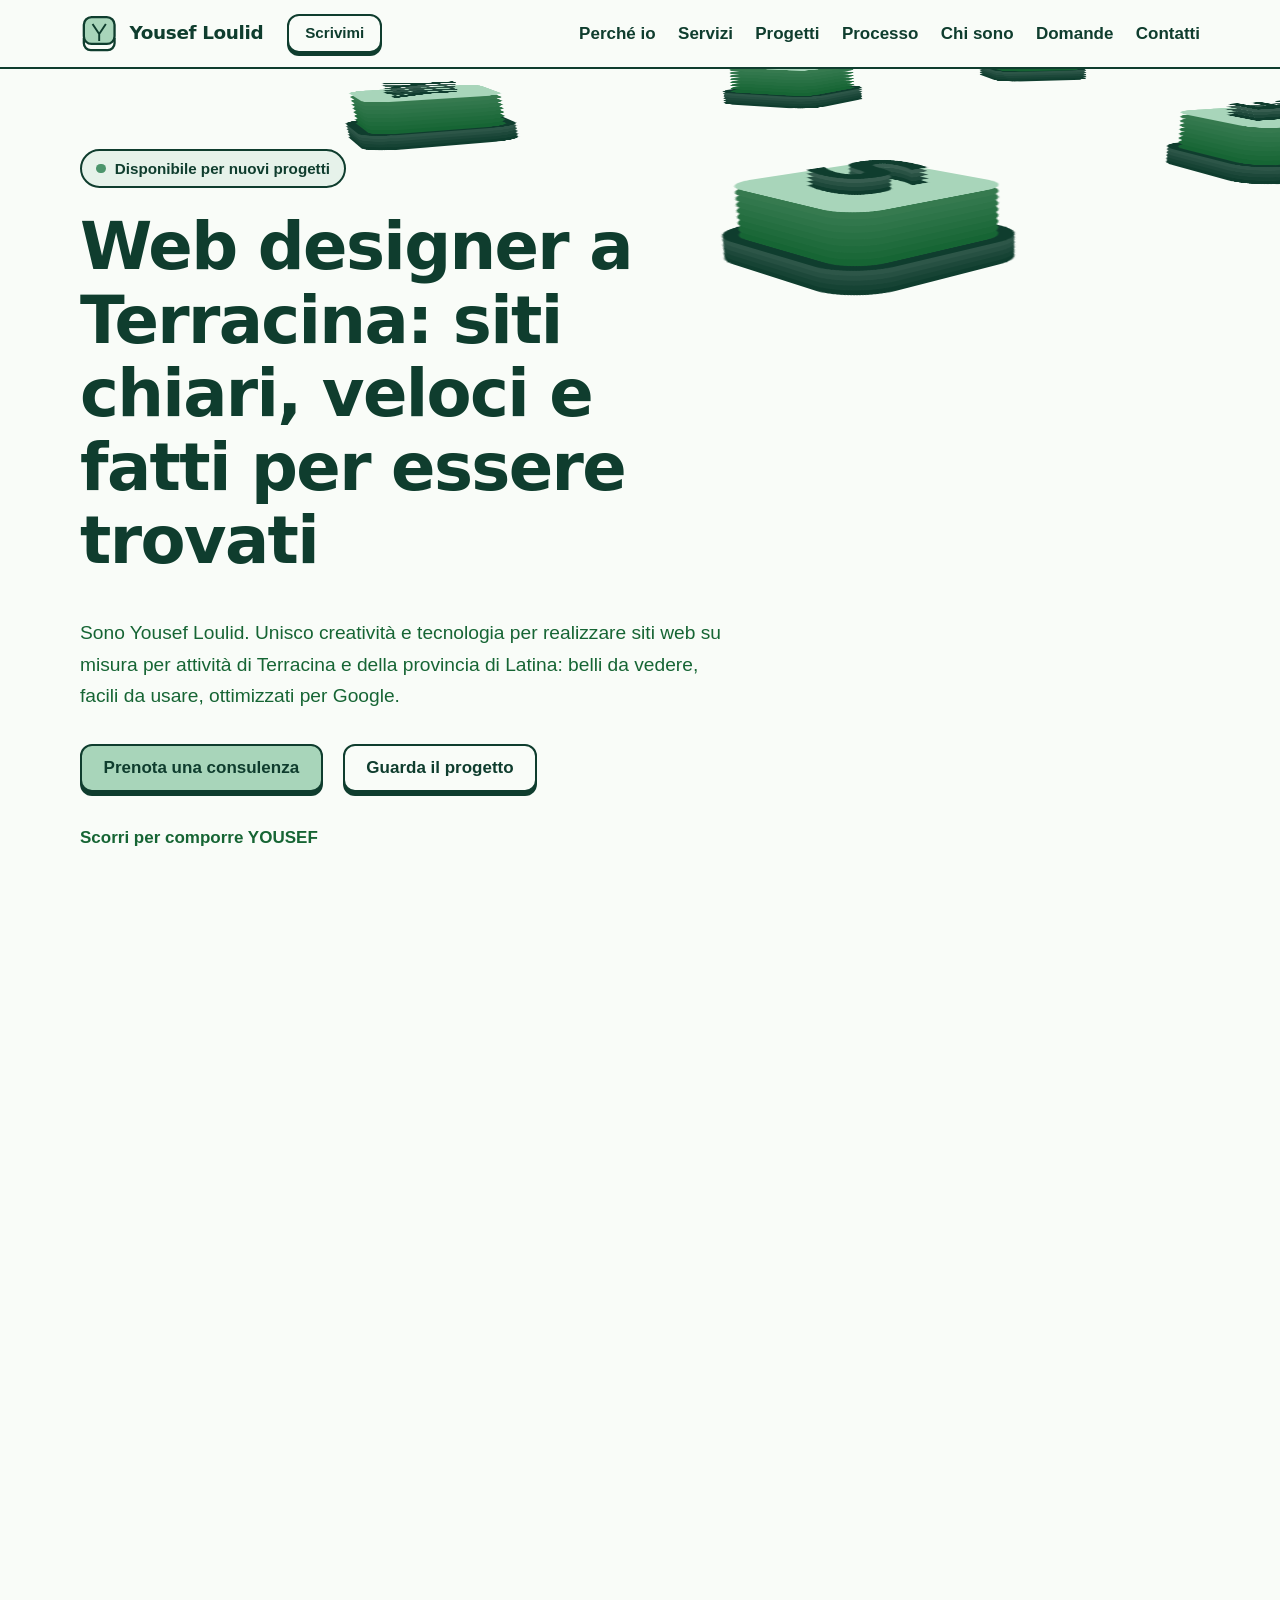
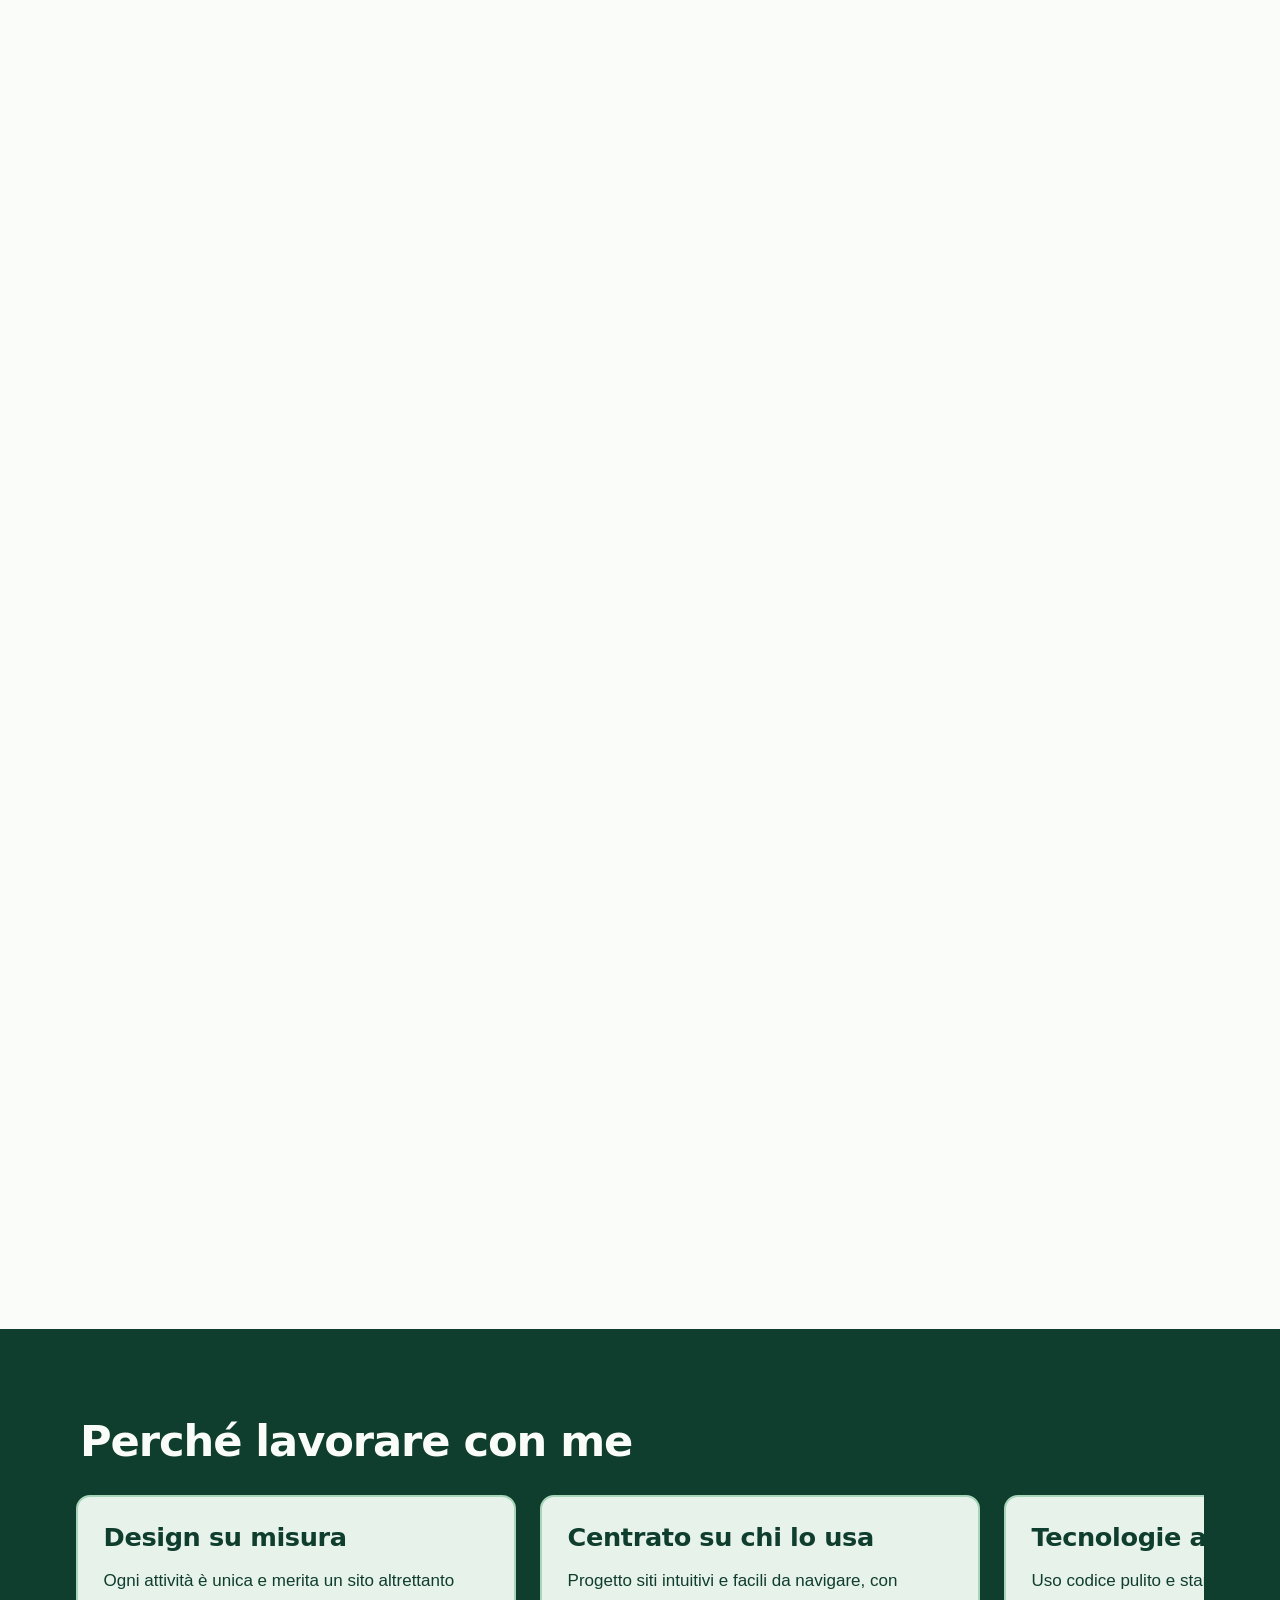
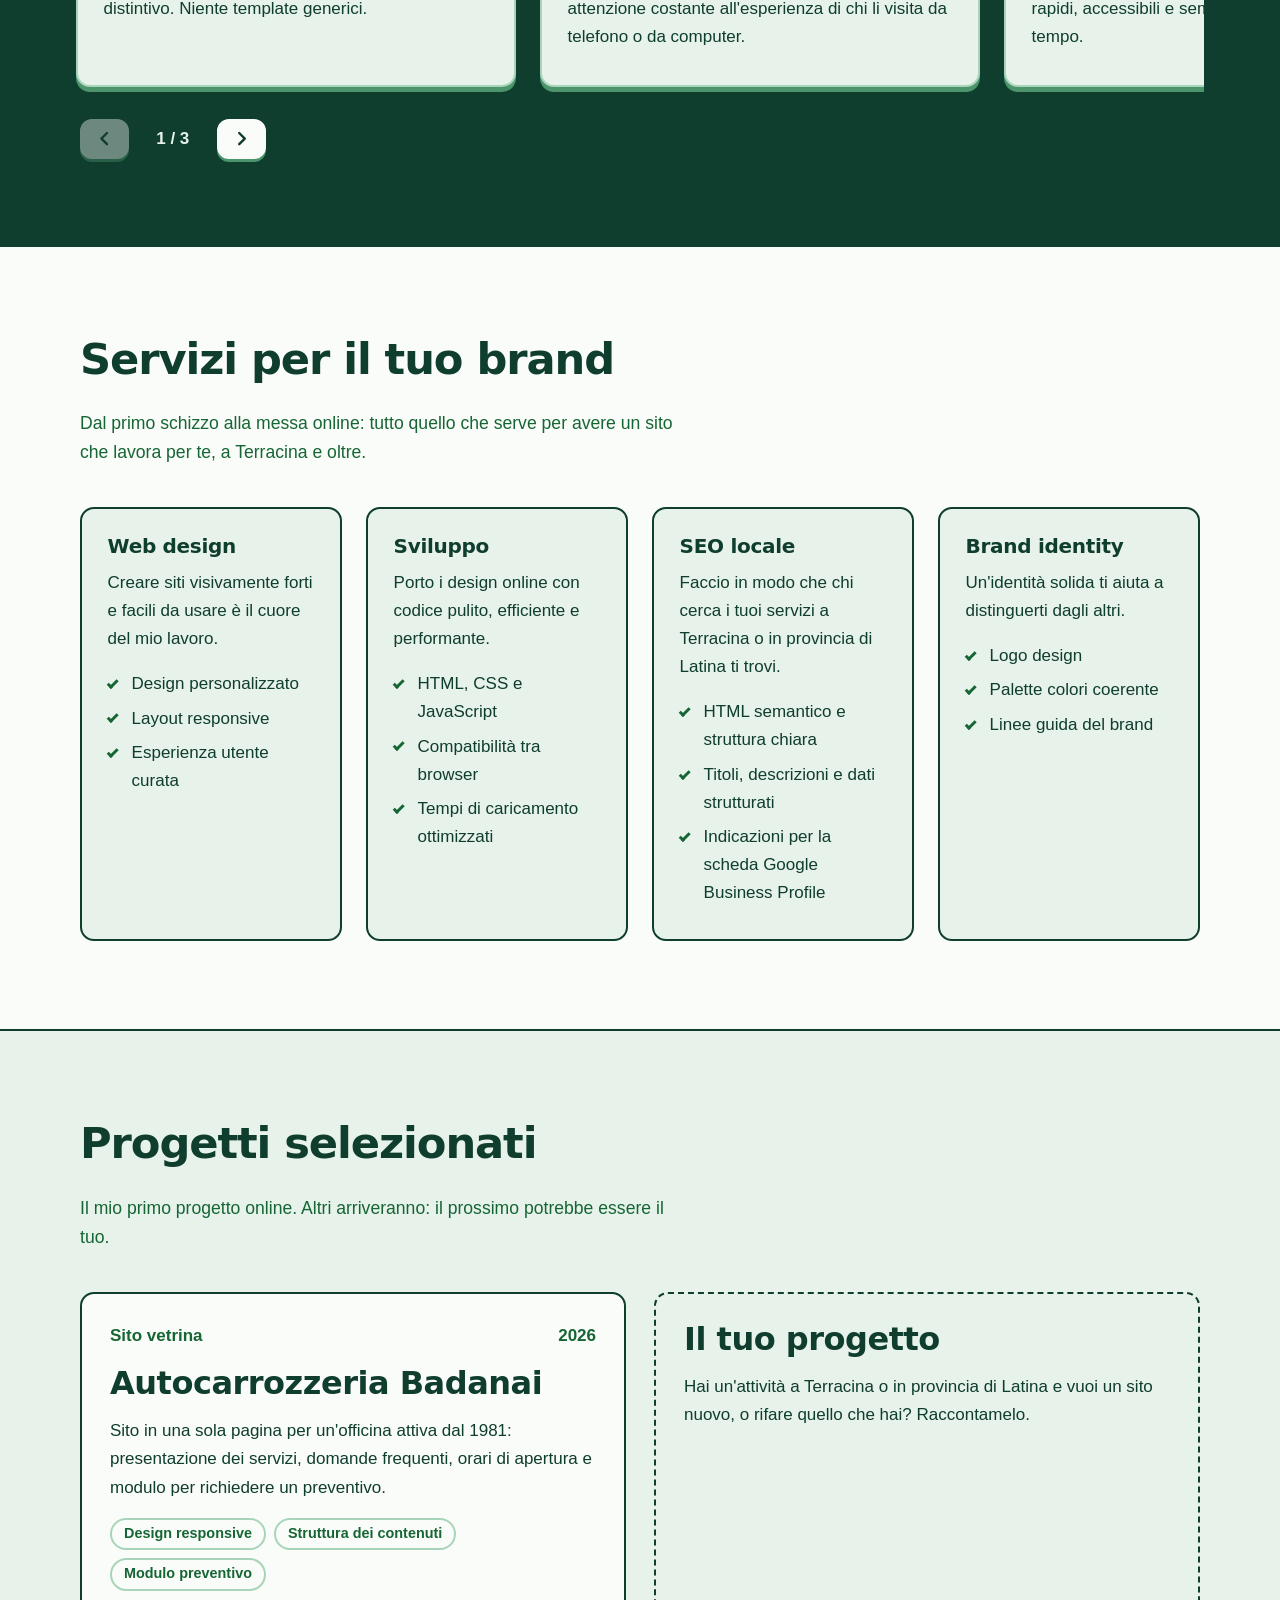
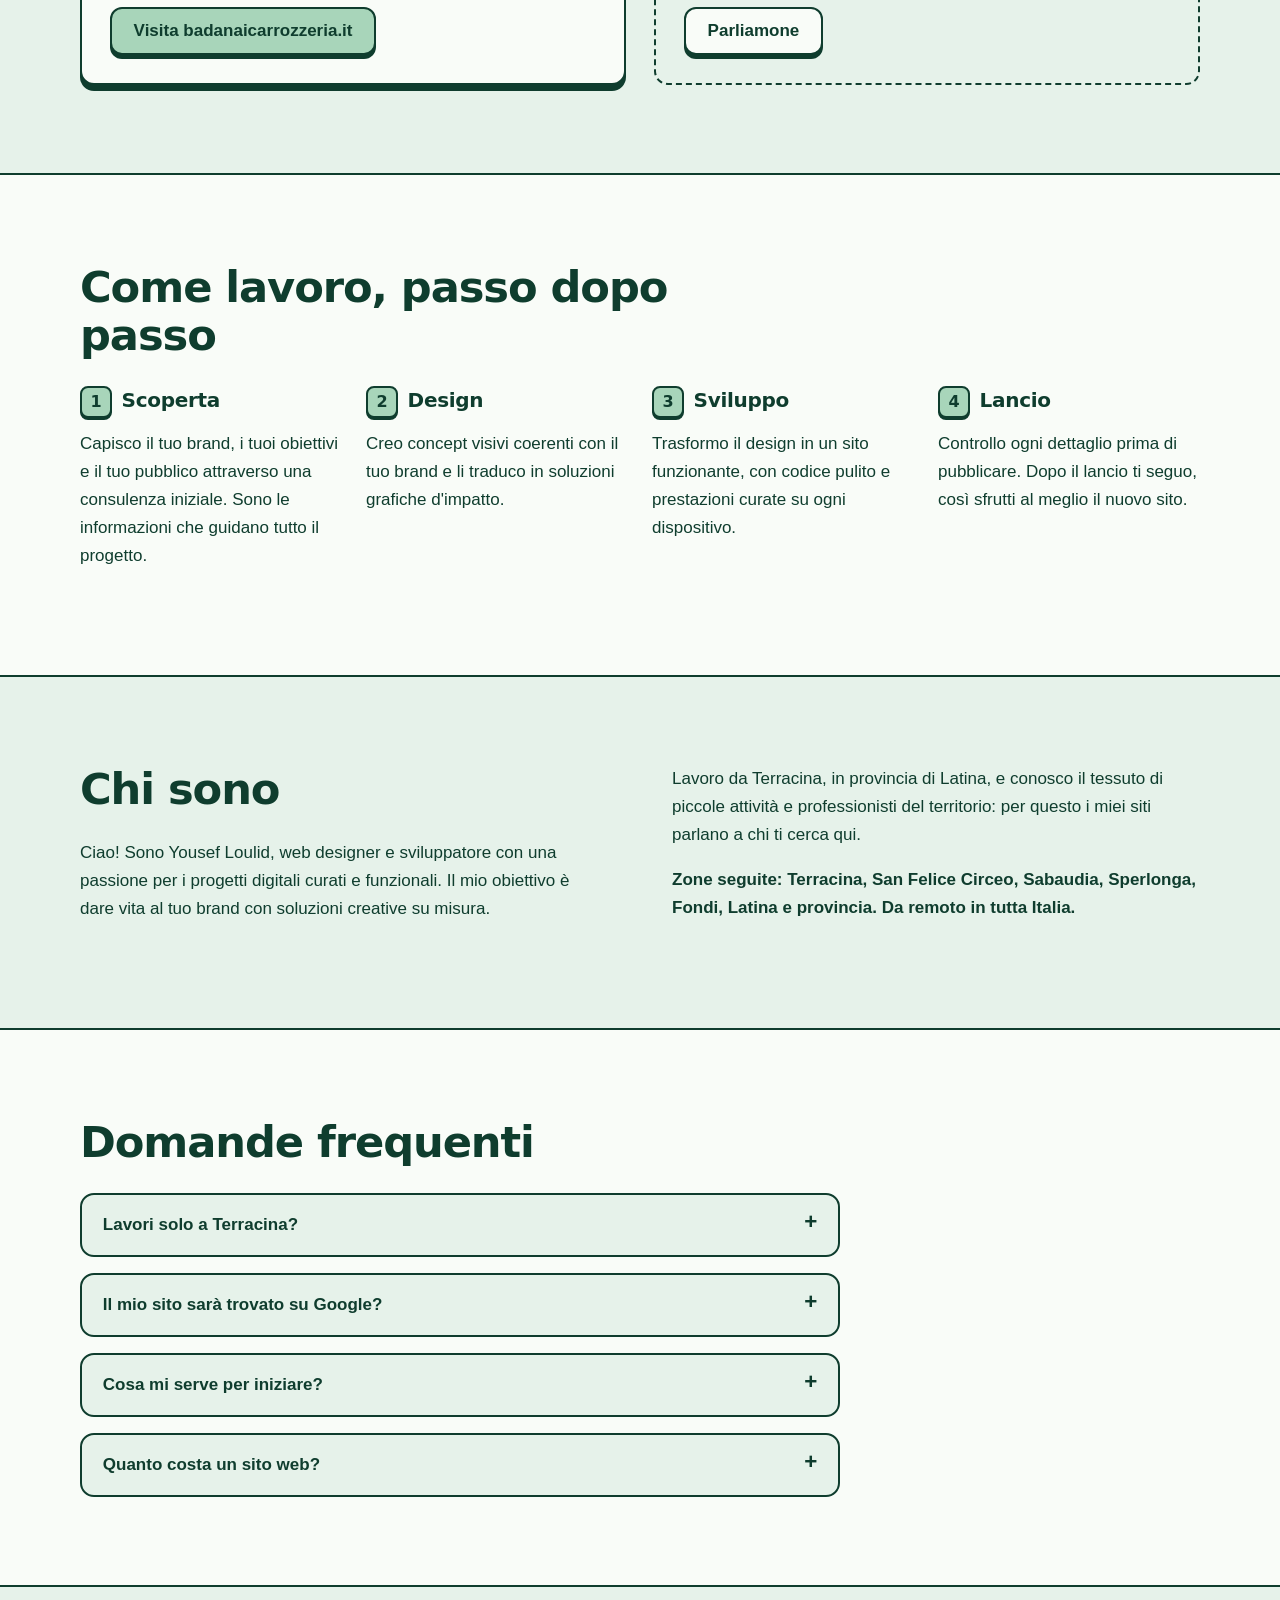
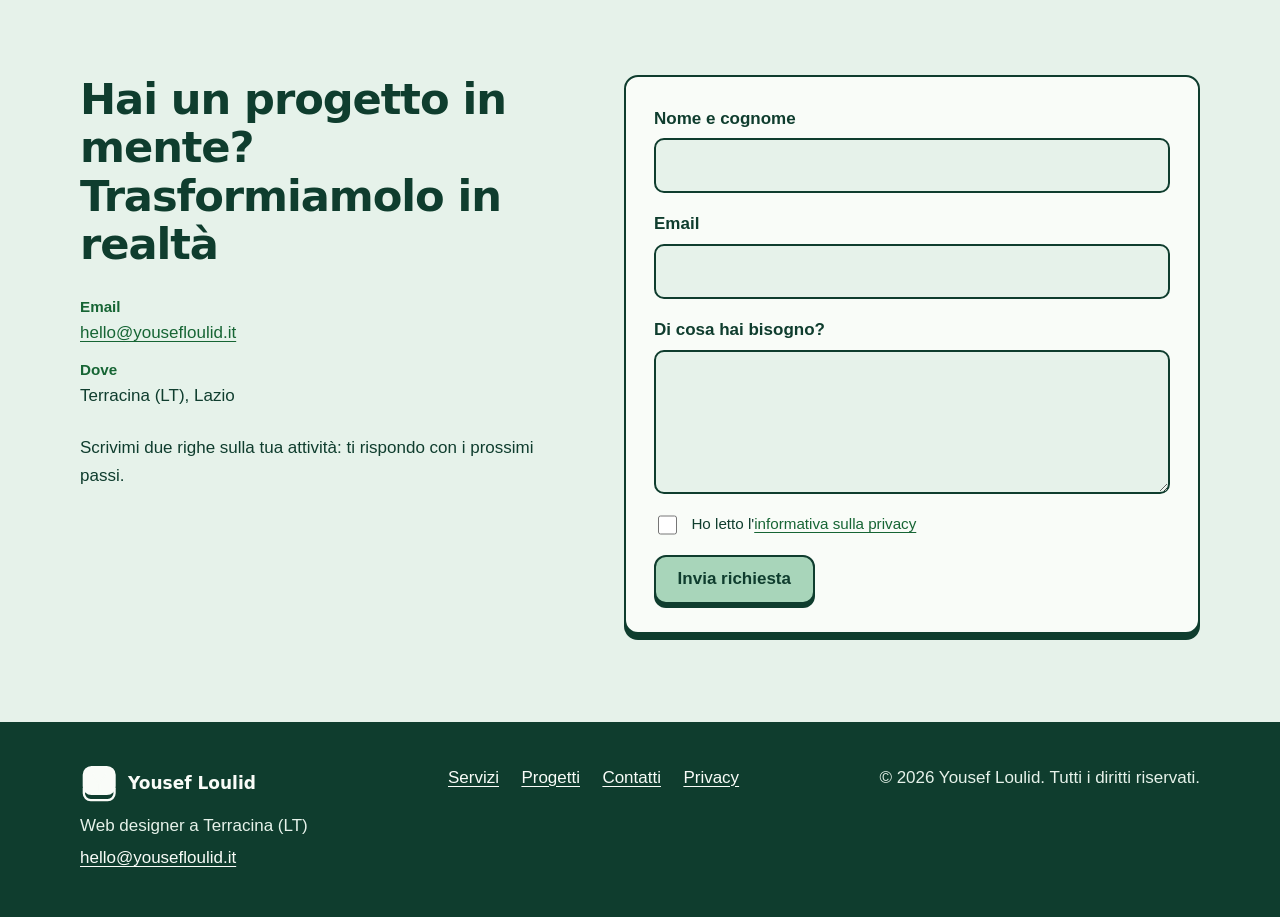
==== commit 8aec3808: "Hero: sei tasti 3D che compongono YOUSEF allo scroll Co-Authored-By: Claude Sonnet 5.5 <noreply@anth" ====
--- a/index.html
+++ b/index.html
@@ -171,11 +171,11 @@
             <a class="key key--primary" href="#contatti">Prenota una consulenza</a>
             <a class="key" href="#progetti">Guarda il progetto</a>
           </div>
-          <p class="y-hint" aria-hidden="true">Scorri per comporre il tasto</p>
+          <p class="y-hint" aria-hidden="true">Scorri per comporre YOUSEF</p>
         </div>
         <div class="y-track" id="y-track">
-          <div class="y3d" id="y3d" role="img" aria-label="Il tasto Y del logo che si compone in 3D mentre scorri la pagina">
-            <svg class="y3d-fallback" viewBox="0 0 100 100" aria-hidden="true" focusable="false"><use href="#logo"/></svg>
+          <div class="y3d" id="y3d" role="img" aria-label="Sei tasti con le lettere Y, O, U, S, E, F che si compongono in 3D mentre scorri la pagina">
+            <ol class="keys-fallback" aria-hidden="true"><li>Y</li><li>O</li><li>U</li><li>S</li><li>E</li><li>F</li></ol>
             <div class="y3d-model"></div>
           </div>
         </div>
--- a/style.css
+++ b/style.css
@@ -171,10 +171,17 @@
   aspect-ratio: 1;
   margin-inline: auto;
   perspective: 1200px;
-}
-.y3d-fallback { width: 100%; height: 100%; display: block; color: var(--ink); --face: var(--line); }
+  --s: 0.92;
+}
+.keys-fallback { list-style: none; display: grid; grid-template-columns: repeat(3, 1fr); gap: 0.9rem; width: 100%; max-width: 340px; margin: 0 auto; }
+.keys-fallback li {
+  display: grid; place-items: center; aspect-ratio: 1;
+  background: var(--line); color: var(--ink);
+  border: 2px solid var(--ink); border-radius: 18px; box-shadow: 0 6px 0 var(--ink);
+  font: 800 clamp(2rem, 6vw, 3rem) var(--font-display);
+}
+.y3d.has-3d .keys-fallback { display: none; }
 .y3d-model { display: none; }
-.y3d.has-3d .y3d-fallback { display: none; }
 .y3d.has-3d .y3d-model { display: block; }
 
 .y3d-model {
@@ -188,28 +195,21 @@
 .part { position: absolute; left: 0; top: 0; width: 0; height: 0; transform-style: preserve-3d; }
 .ly { position: absolute; left: 50%; top: 50%; display: block; }
 
-.p-base {
-  --l: clamp(0, calc((var(--p) - 0) / 0.22), 1);
-  transform: translate3d(0, 0, calc((1 - var(--l)) * -280px)) rotateZ(calc((1 - var(--l)) * 120deg));
-}
-.p-body {
-  --l: clamp(0, calc((var(--p) - 0.18) / 0.24), 1);
-  transform: translate3d(0, 0, calc((1 - var(--l)) * 320px)) rotateZ(calc((1 - var(--l)) * -90deg));
-}
-.p-arm-l {
-  --l: clamp(0, calc((var(--p) - 0.38) / 0.22), 1);
-  transform: translate3d(calc((1 - var(--l)) * -200px), calc((1 - var(--l)) * -160px), calc((1 - var(--l)) * 300px))
-    translate(-24px, -24px) rotate(-33.7deg) rotate(calc((1 - var(--l)) * -70deg));
-}
-.p-arm-r {
-  --l: clamp(0, calc((var(--p) - 0.5) / 0.22), 1);
-  transform: translate3d(calc((1 - var(--l)) * 200px), calc((1 - var(--l)) * -160px), calc((1 - var(--l)) * 300px))
-    translate(24px, -24px) rotate(33.7deg) rotate(calc((1 - var(--l)) * 70deg));
-}
-.p-stem {
-  --l: clamp(0, calc((var(--p) - 0.62) / 0.22), 1);
-  transform: translate3d(0, calc((1 - var(--l)) * 220px), calc((1 - var(--l)) * 300px))
-    translate(0, 37px) rotate(calc((1 - var(--l)) * 90deg));
+.key3d {
+  --l: clamp(0, calc((var(--p) - var(--st)) / 0.2), 1);
+  position: absolute; left: 0; top: 0; width: 0; height: 0;
+  transform-style: preserve-3d;
+  transform:
+    translate3d(
+      calc(var(--x) * 1px + (1 - var(--l)) * var(--fx) * 1px),
+      calc(var(--y) * 1px + (1 - var(--l)) * var(--fy) * 1px),
+      calc((1 - var(--l)) * 340px))
+    rotateZ(calc((1 - var(--l)) * var(--rz) * 1deg));
+}
+.gl {
+  display: grid; place-items: center;
+  font-family: var(--font-display); font-weight: 800; font-size: 76px; line-height: 1;
+  font-style: normal; user-select: none;
 }
 
 /* Attivo solo quando lo script è pronto: la Y resta ferma mentre scorri */
@@ -222,7 +222,7 @@
   .hero.is-live .hero-copy { position: sticky; top: 6rem; }
 }
 @media (max-width: 819px) {
-  .y3d { width: min(100%, 300px); --s: 0.62; }
+  .y3d { width: min(100%, 300px); --s: 0.7; }
   .hero.is-live .y-track { height: 260vh; }
   .hero.is-live .y3d { top: max(1rem, calc((100vh - 300px) / 2)); }
 }
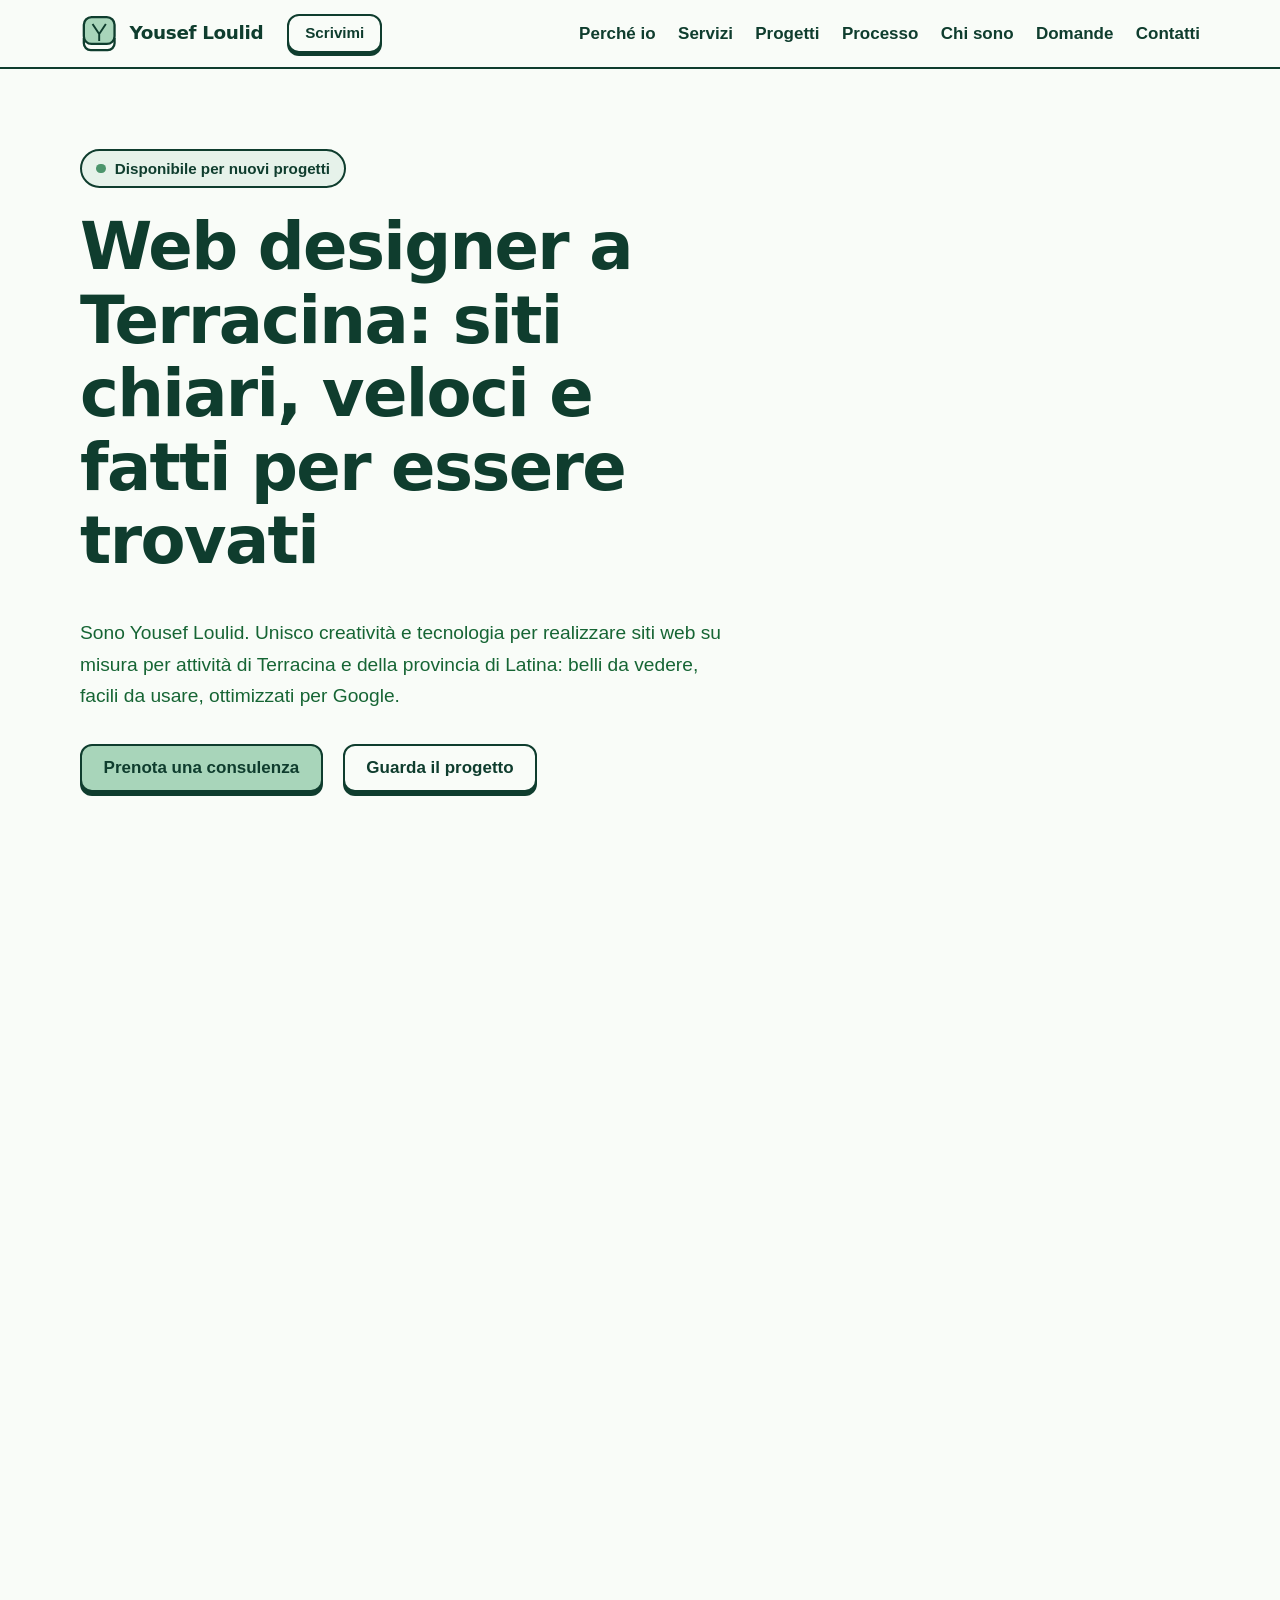
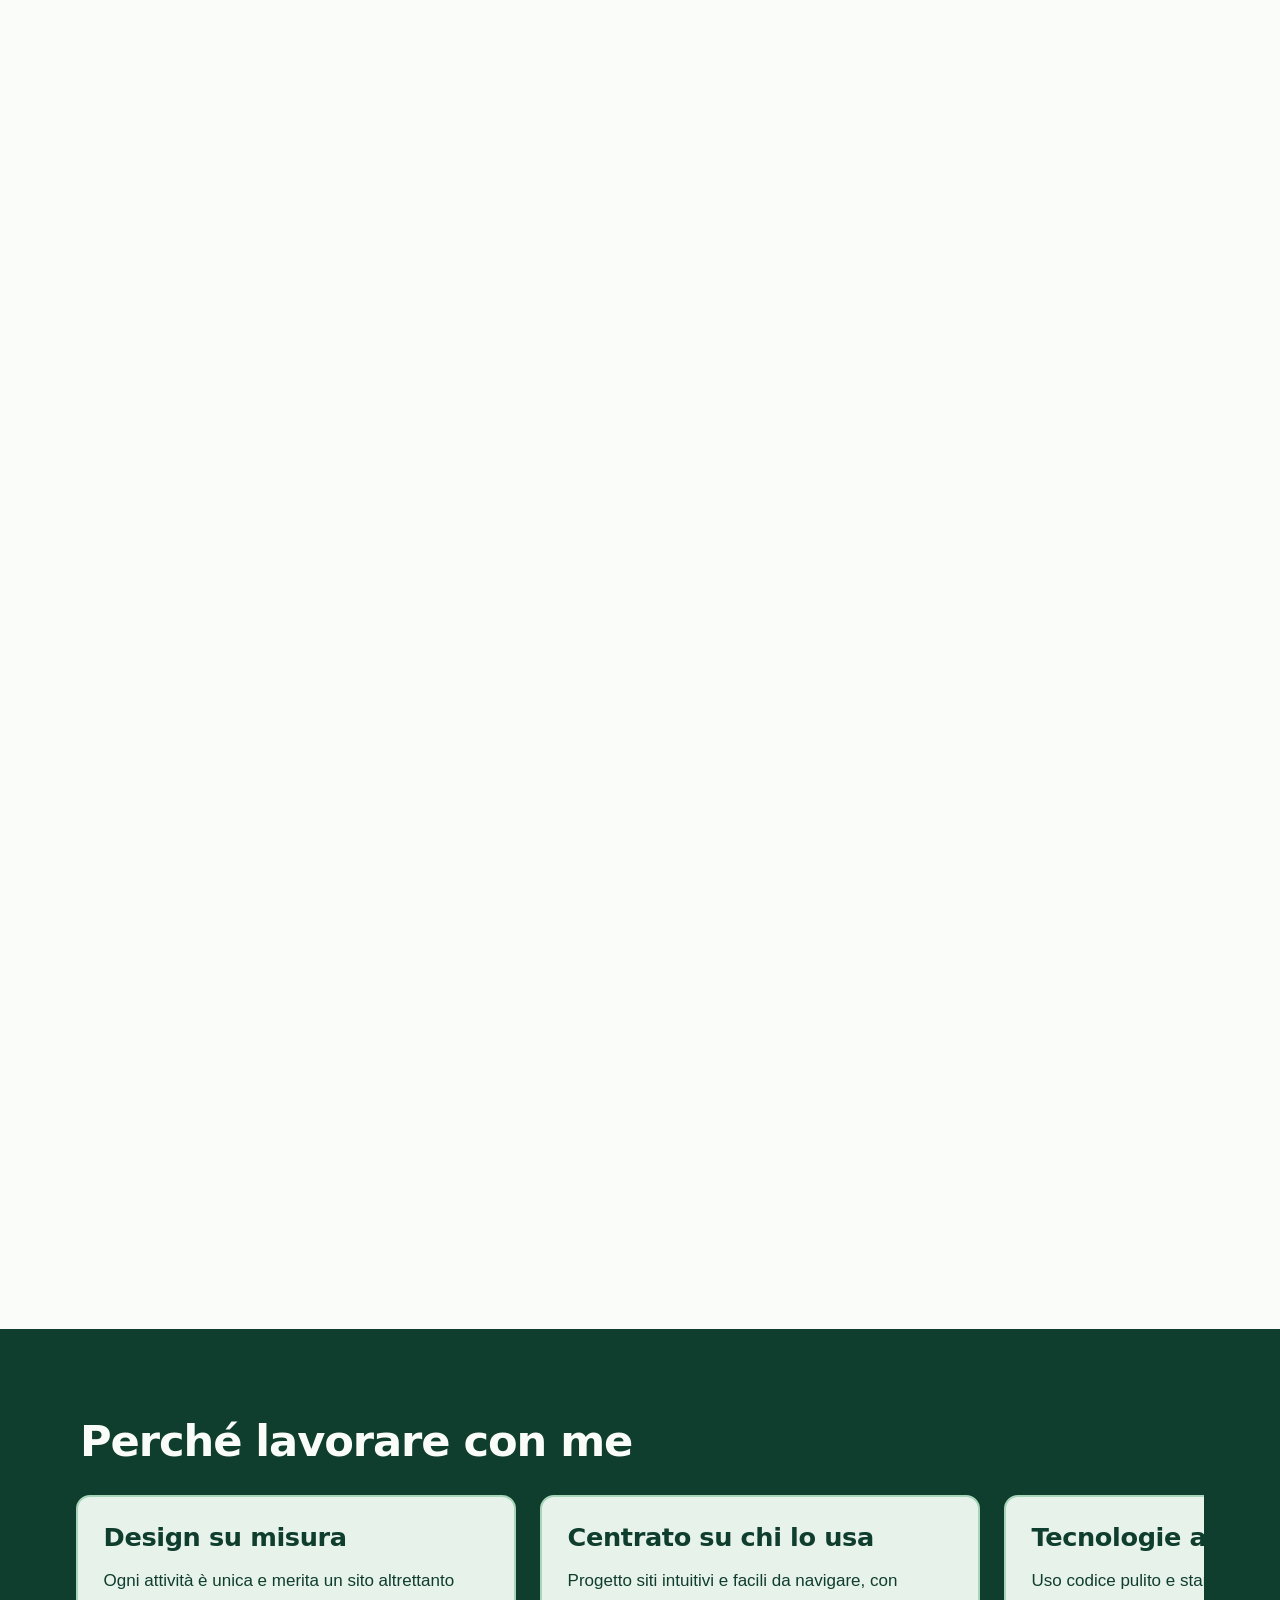
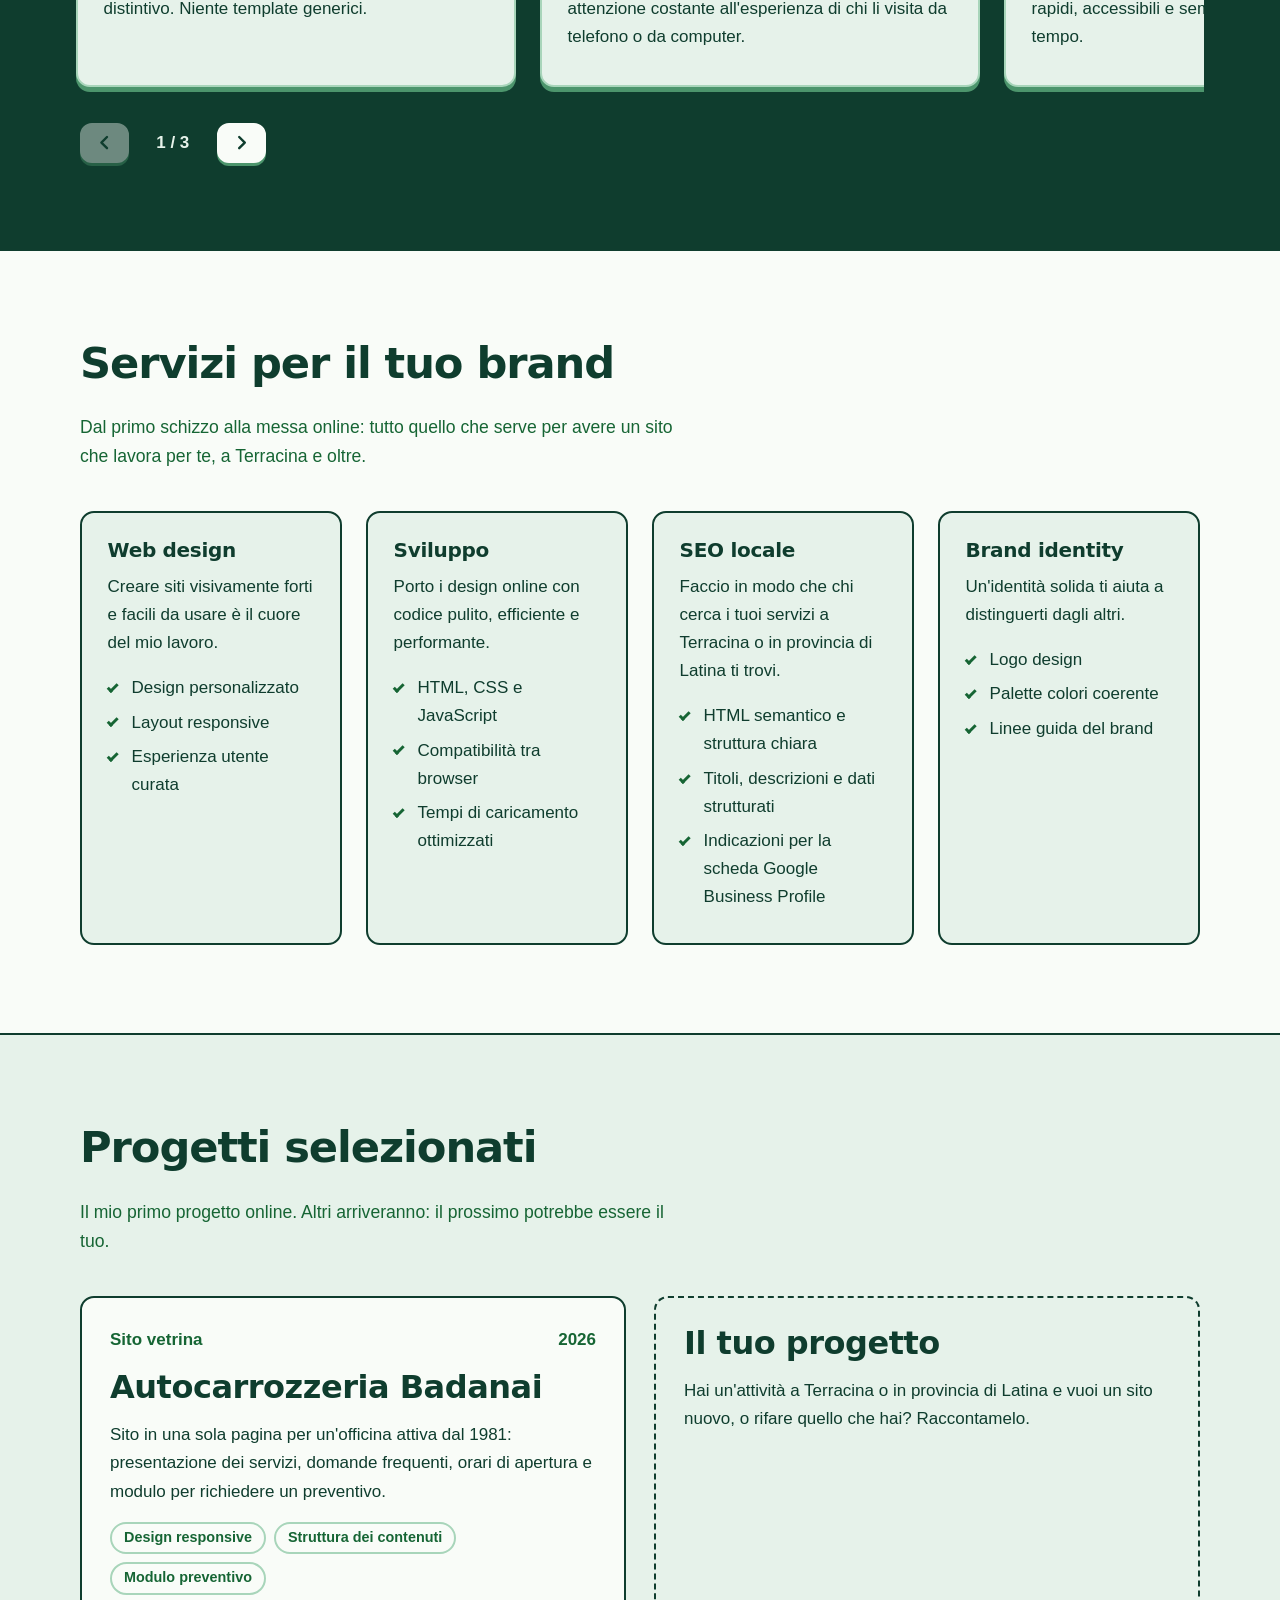
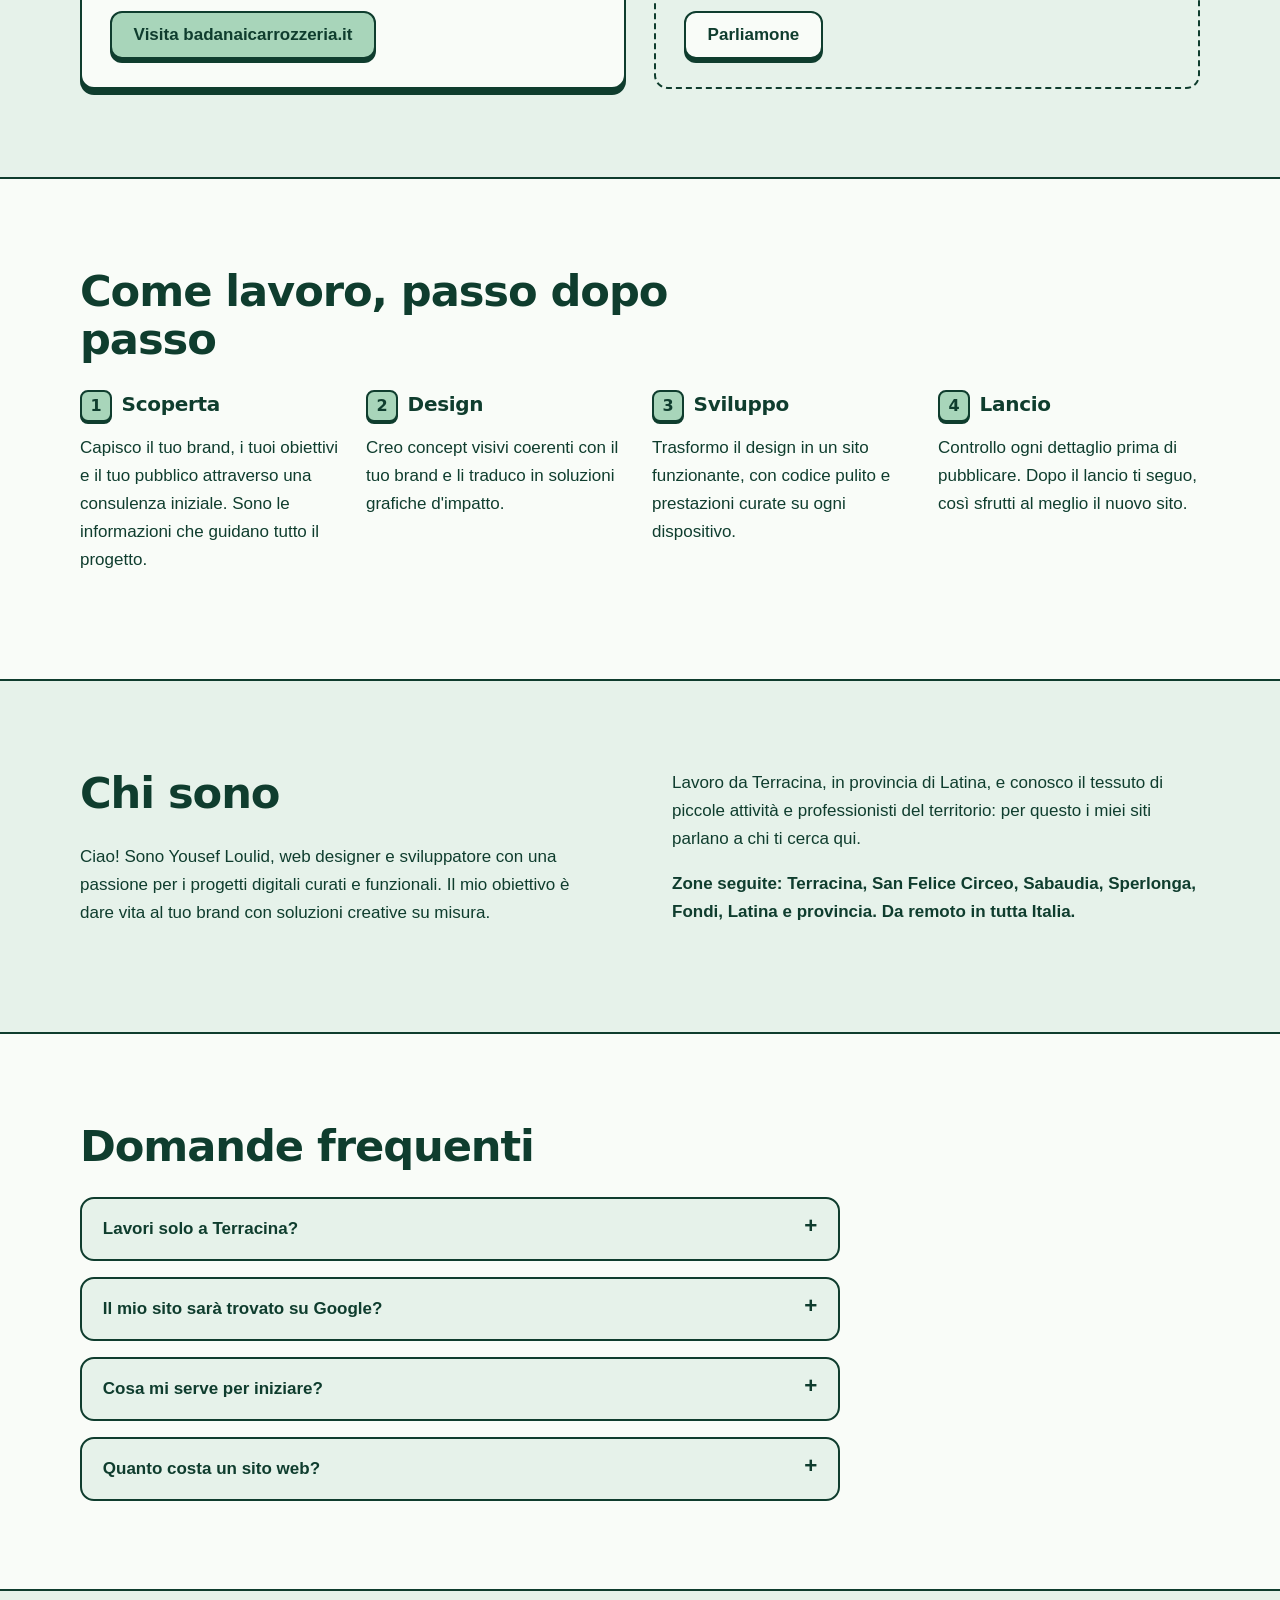
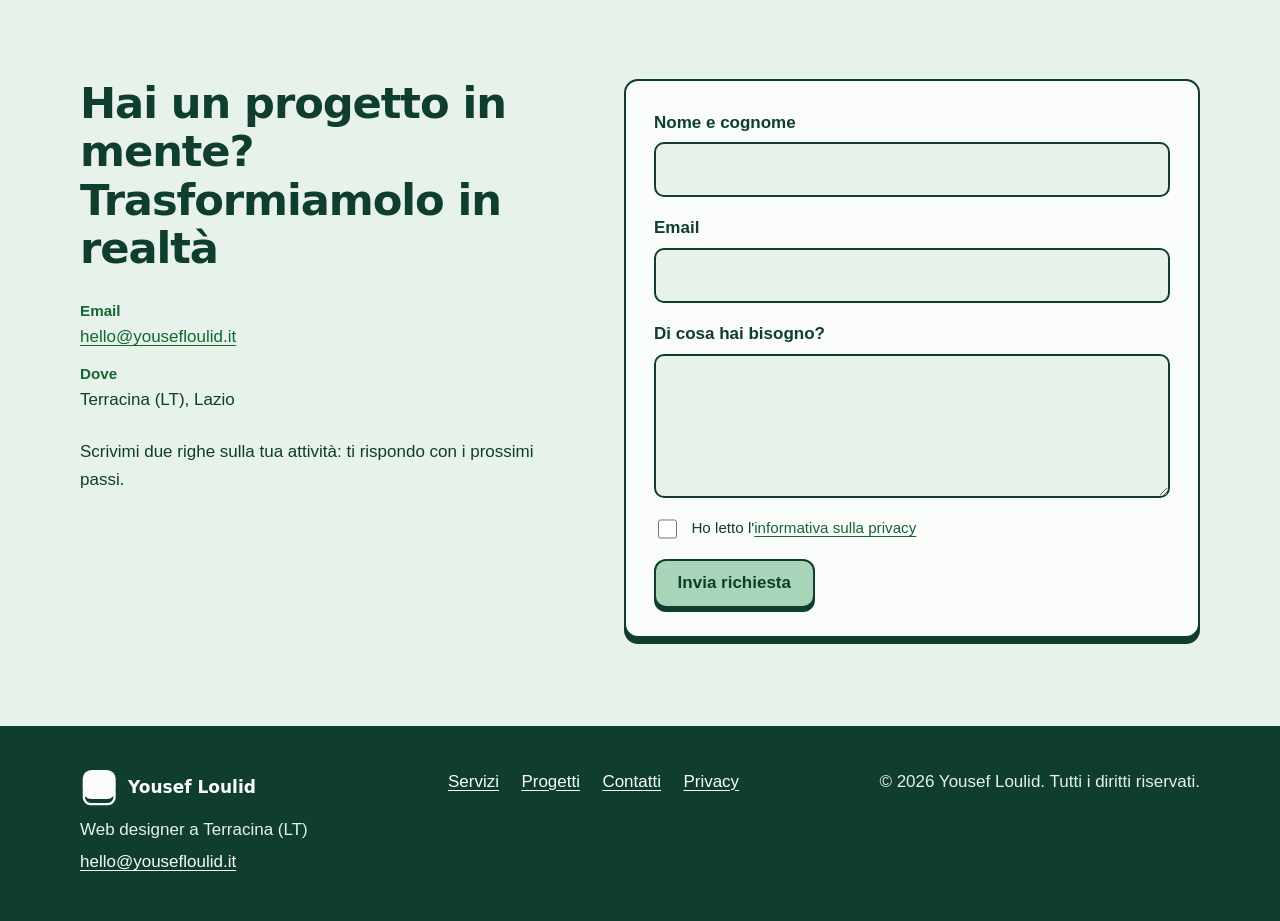
==== commit 815fbd70: "Card con hover, ingresso alternato da sinistra/destra, form animato; tolta scritta scorri Co-Authore" ====
--- a/index.html
+++ b/index.html
@@ -171,7 +171,6 @@
             <a class="key key--primary" href="#contatti">Prenota una consulenza</a>
             <a class="key" href="#progetti">Guarda il progetto</a>
           </div>
-          <p class="y-hint" aria-hidden="true">Scorri per comporre YOUSEF</p>
         </div>
         <div class="y-track" id="y-track">
           <div class="y3d" id="y3d" role="img" aria-label="Sei tasti con le lettere Y, O, U, S, E, F che si compongono in 3D mentre scorri la pagina">
--- a/style.css
+++ b/style.css
@@ -162,7 +162,6 @@
 }
 .lead { font-size: 1.2rem; color: var(--ink-soft); }
 .hero-actions { display: flex; flex-wrap: wrap; gap: 1rem 1.25rem; margin-top: 2rem; }
-.y-hint { display: none; margin-top: 2rem; font-weight: 600; color: var(--deep); }
 
 .y-track { position: relative; }
 .y3d {
@@ -215,7 +214,6 @@
 /* Attivo solo quando lo script è pronto: la Y resta ferma mentre scorri */
 .hero.is-live .y-track { height: 300vh; }
 .hero.is-live .y3d { position: sticky; top: max(1rem, calc((100vh - 400px) / 2)); }
-.hero.is-live .y-hint { display: block; }
 
 @media (min-width: 820px) {
   .hero-grid { grid-template-columns: 1.5fr 1fr; gap: 3rem; }
@@ -265,13 +263,15 @@
 }
 
 /* ---------- Carosello ---------- */
+main { overflow-x: clip; }
+
 .carousel-track {
   position: relative;
   display: flex;
   gap: 1.5rem;
   list-style: none;
-  margin: 0 -0.25rem;
-  padding: 0.25rem 0.25rem 1.5rem;
+  margin: -0.75rem -0.25rem 0;
+  padding: 1rem 0.25rem 1.75rem;
   overflow-x: auto;
   scroll-snap-type: x mandatory;
   scrollbar-width: thin;
@@ -393,6 +393,26 @@
 .prose p, .prose li { max-width: 68ch; }
 .prose ul { padding-left: 1.3rem; margin-bottom: 1em; }
 
+/* ---------- Card: effetto al passaggio del mouse ---------- */
+.card, .project, .faq details {
+  transition: transform 0.25s ease, box-shadow 0.25s ease, background-color 0.25s ease, border-color 0.25s ease;
+}
+@media (hover: hover) {
+  .card:hover { transform: translateY(-8px); background: var(--line); box-shadow: 0 8px 0 var(--ink); }
+  .section--band .card:hover { background: var(--line); }
+  .section--dark .card:hover { box-shadow: 0 13px 0 var(--mid); }
+  .project:hover { transform: translateY(-8px); box-shadow: 0 14px 0 var(--ink); }
+  .project--next:hover { background: var(--tint); border-style: solid; box-shadow: 0 8px 0 var(--ink); }
+  .faq details:hover { transform: translateX(6px); background: var(--line); box-shadow: -6px 0 0 var(--ink); }
+}
+
+/* ---------- Ingresso alternato da sinistra e da destra ---------- */
+.js-reveal [data-reveal]:not(.is-in) { opacity: 0; }
+.js-reveal [data-reveal].is-in { animation: in-from-left 0.8s cubic-bezier(0.2, 0.7, 0.2, 1) backwards; }
+.js-reveal [data-reveal="right"].is-in { animation-name: in-from-right; }
+@keyframes in-from-left  { from { opacity: 0; transform: translateX(-110px); } }
+@keyframes in-from-right { from { opacity: 0; transform: translateX(110px); } }
+
 /* ---------- Movimento ridotto ---------- */
 @media (prefers-reduced-motion: reduce) {
   html { scroll-behavior: auto; }
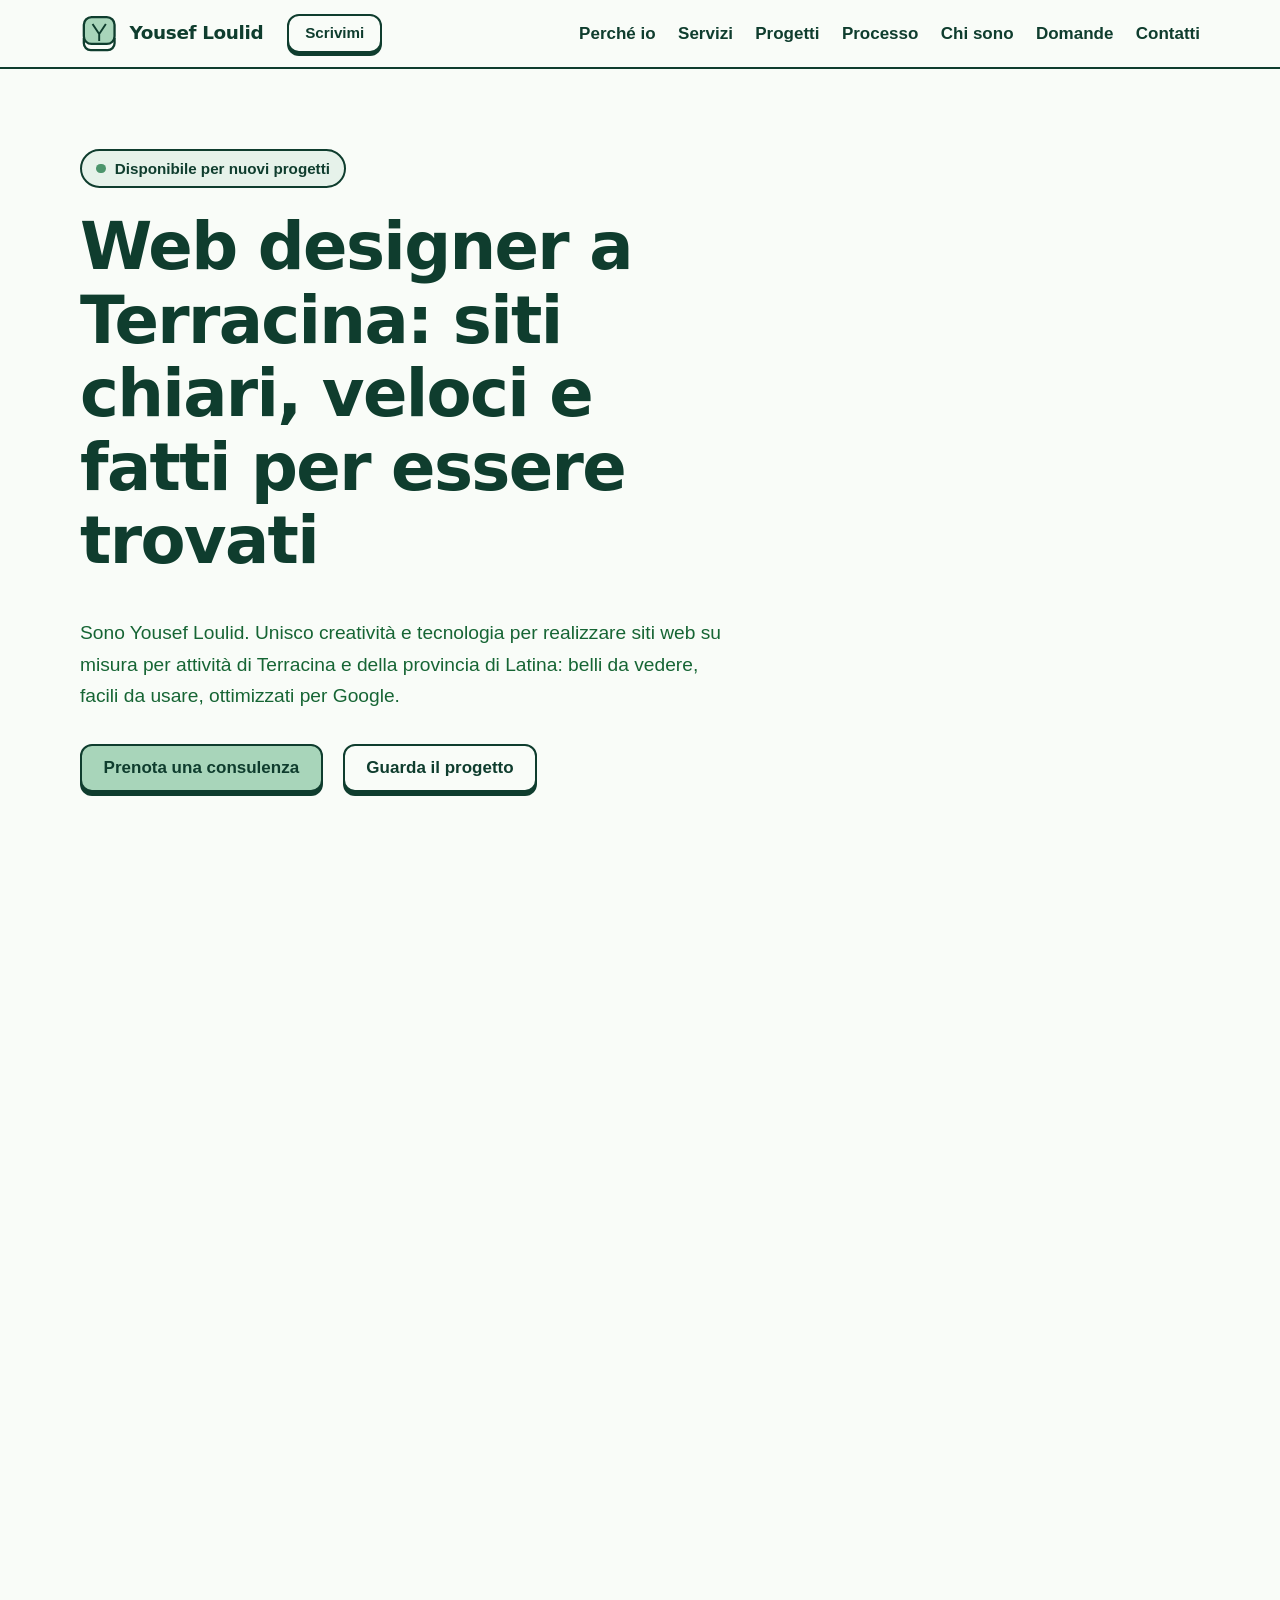
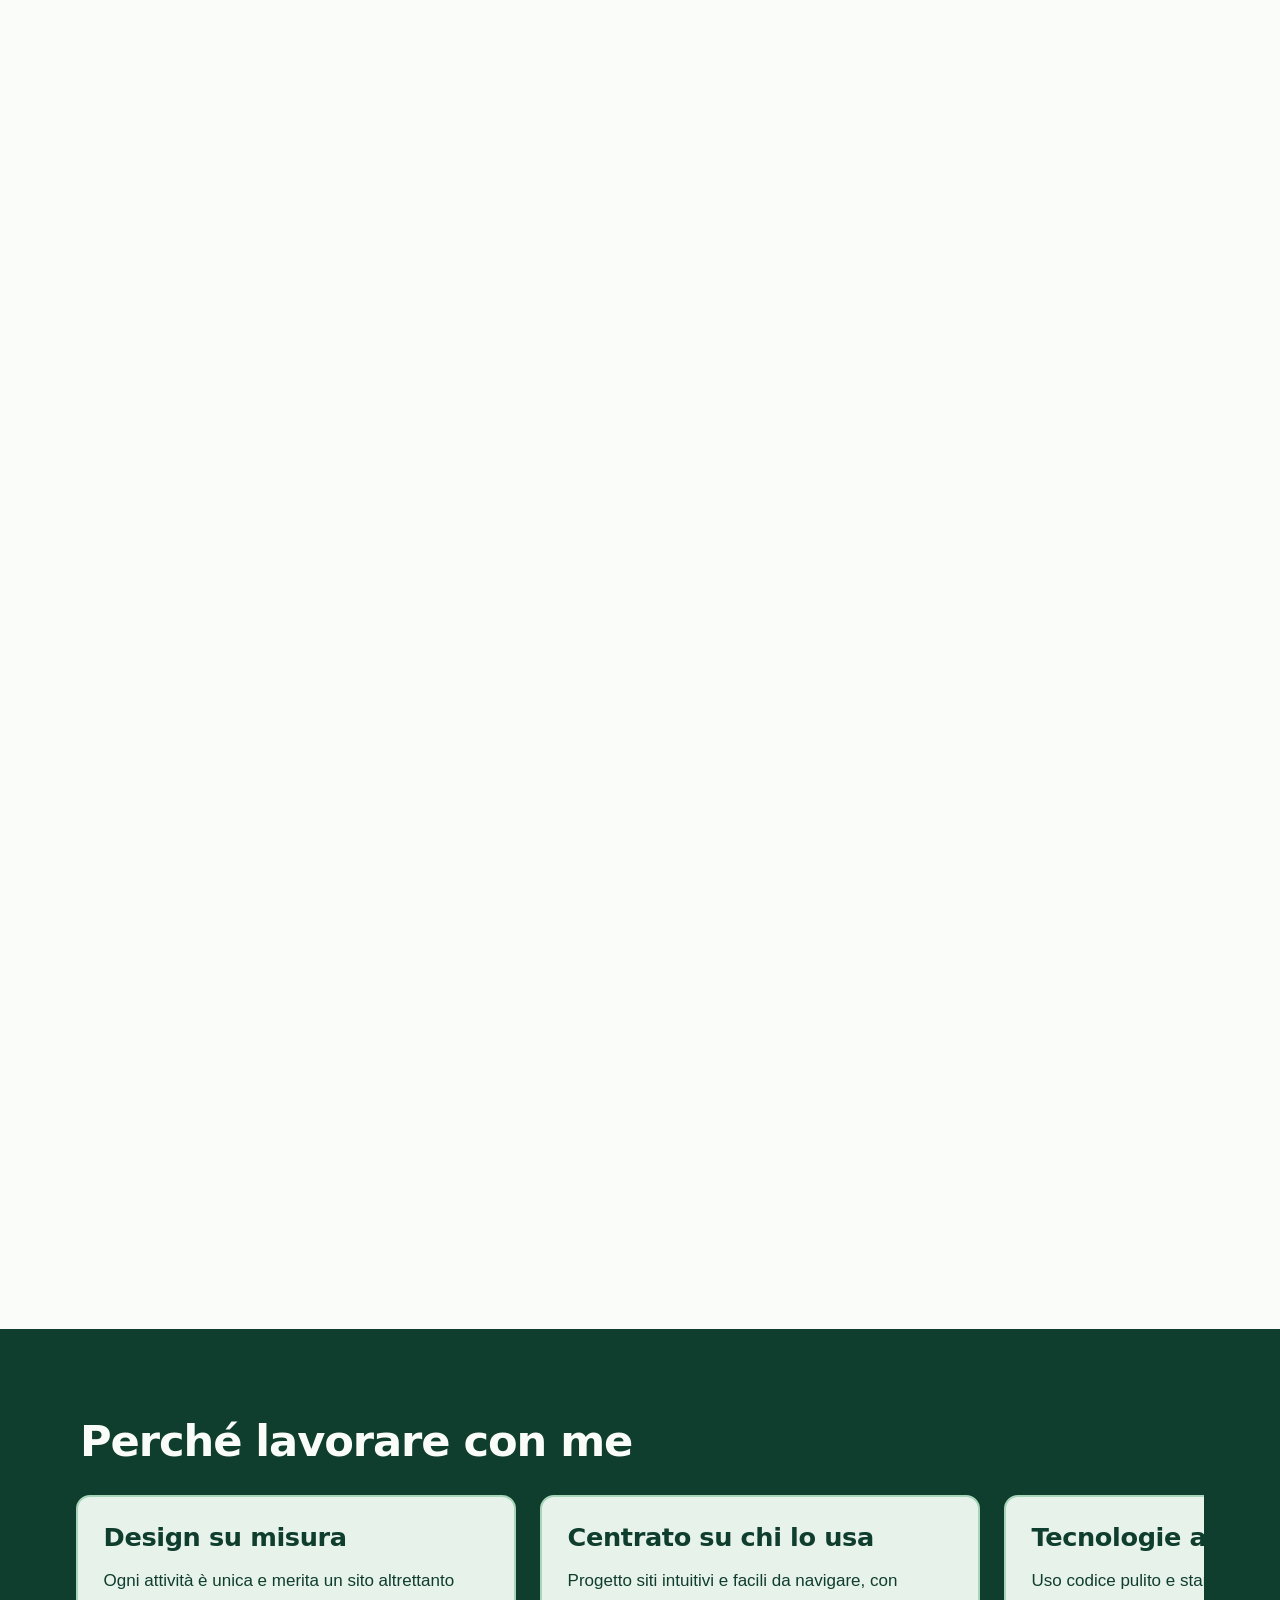
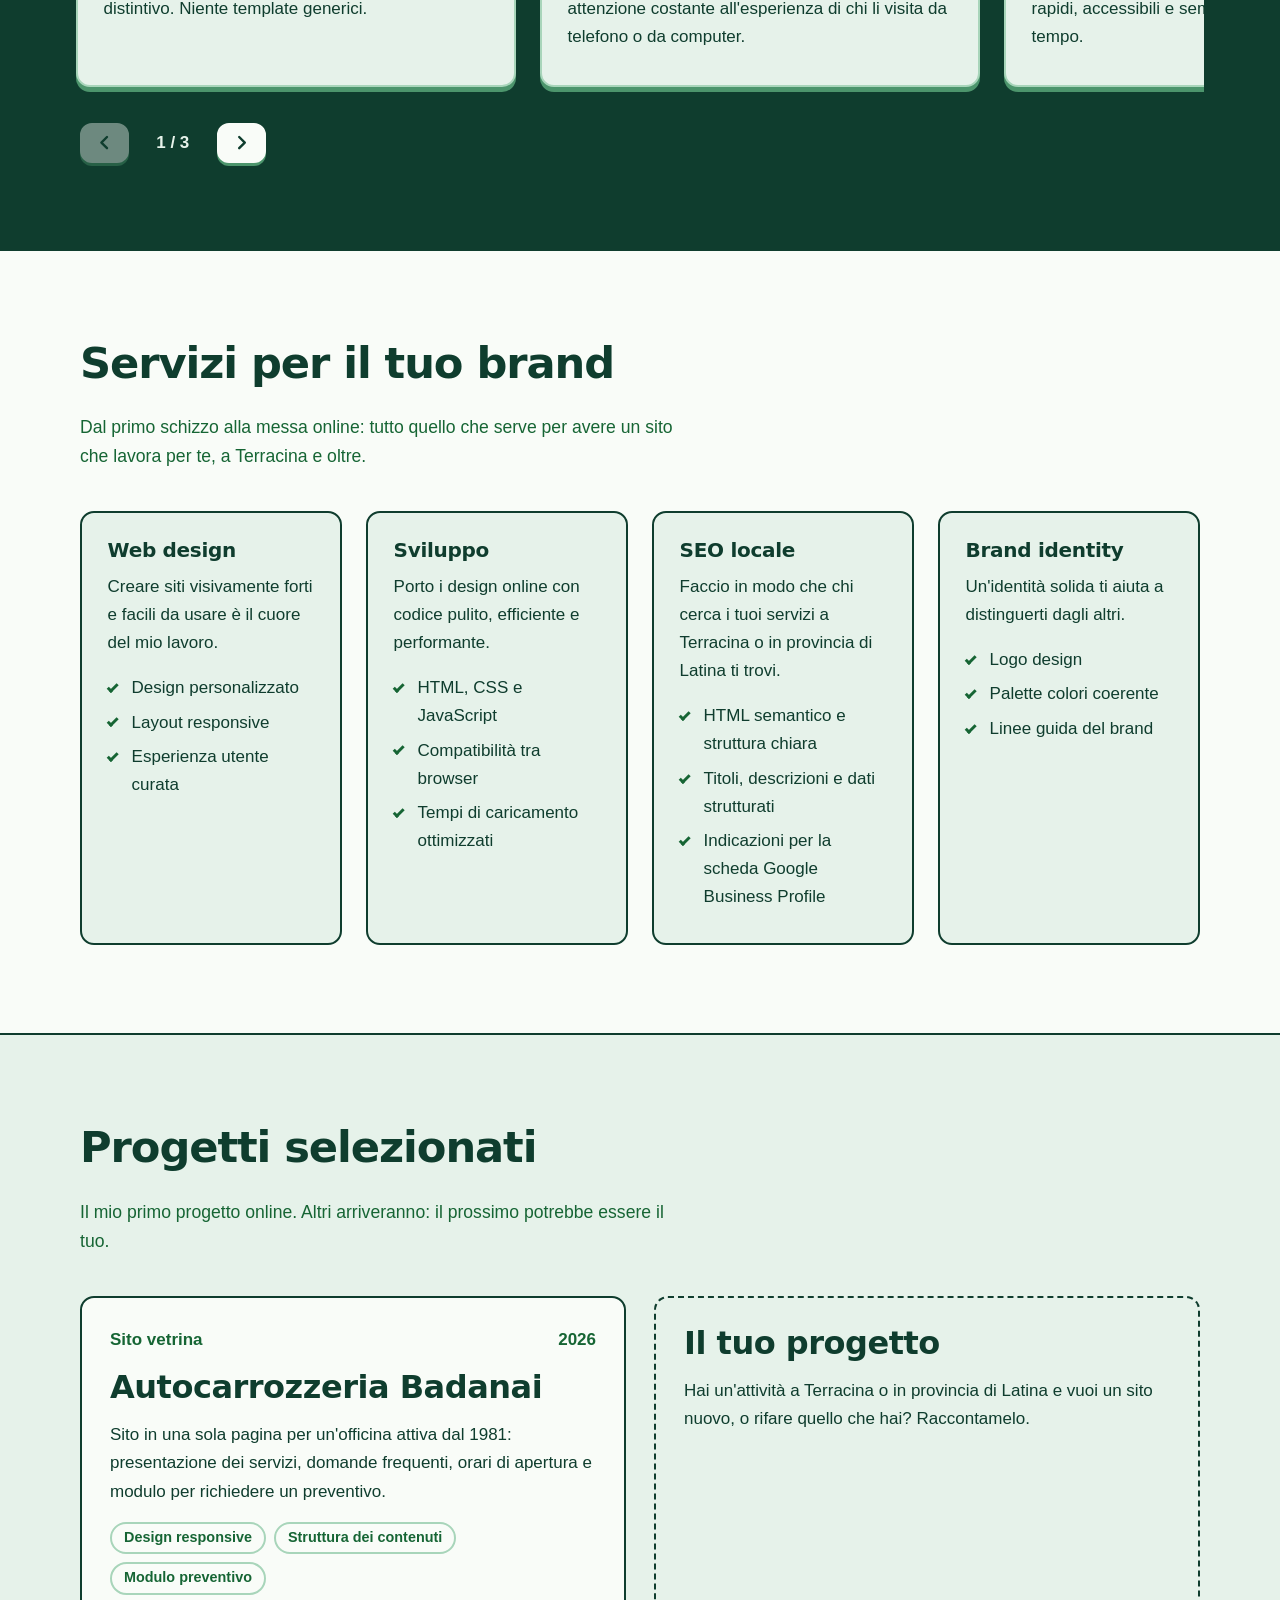
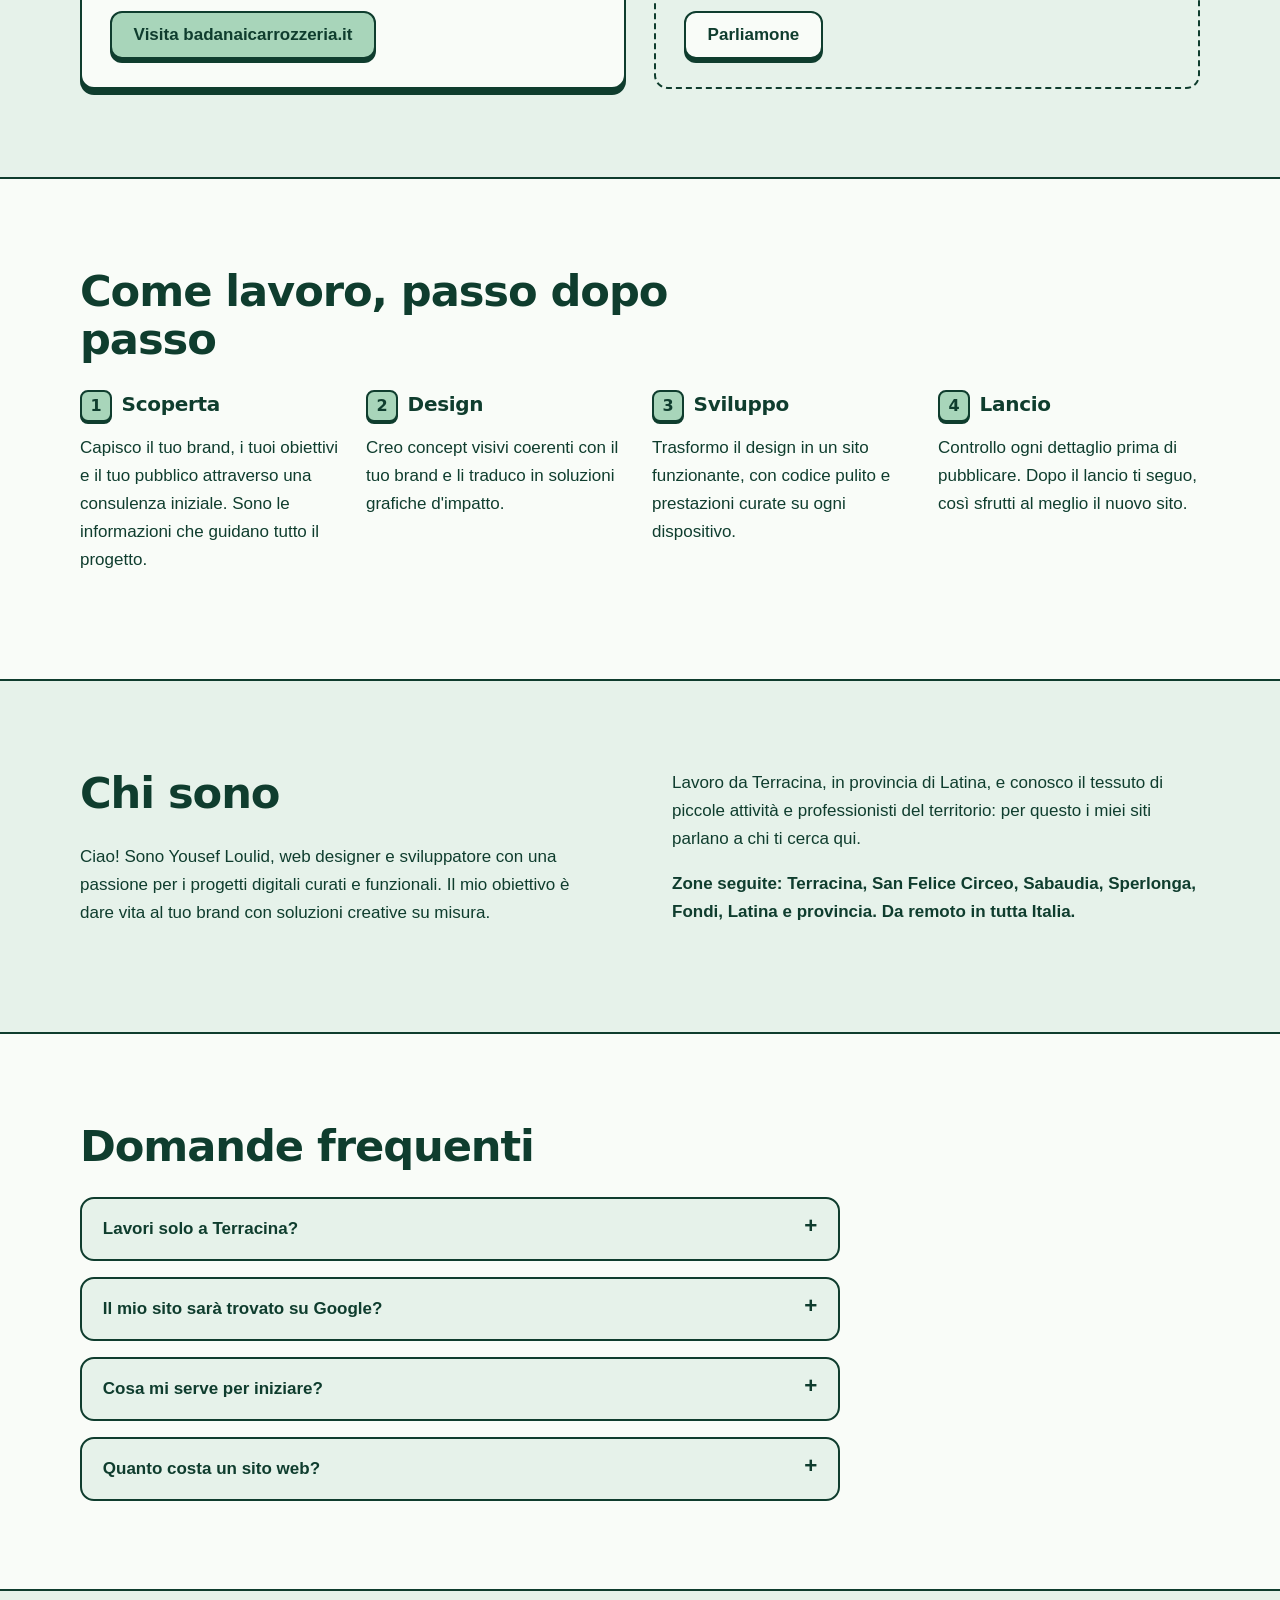
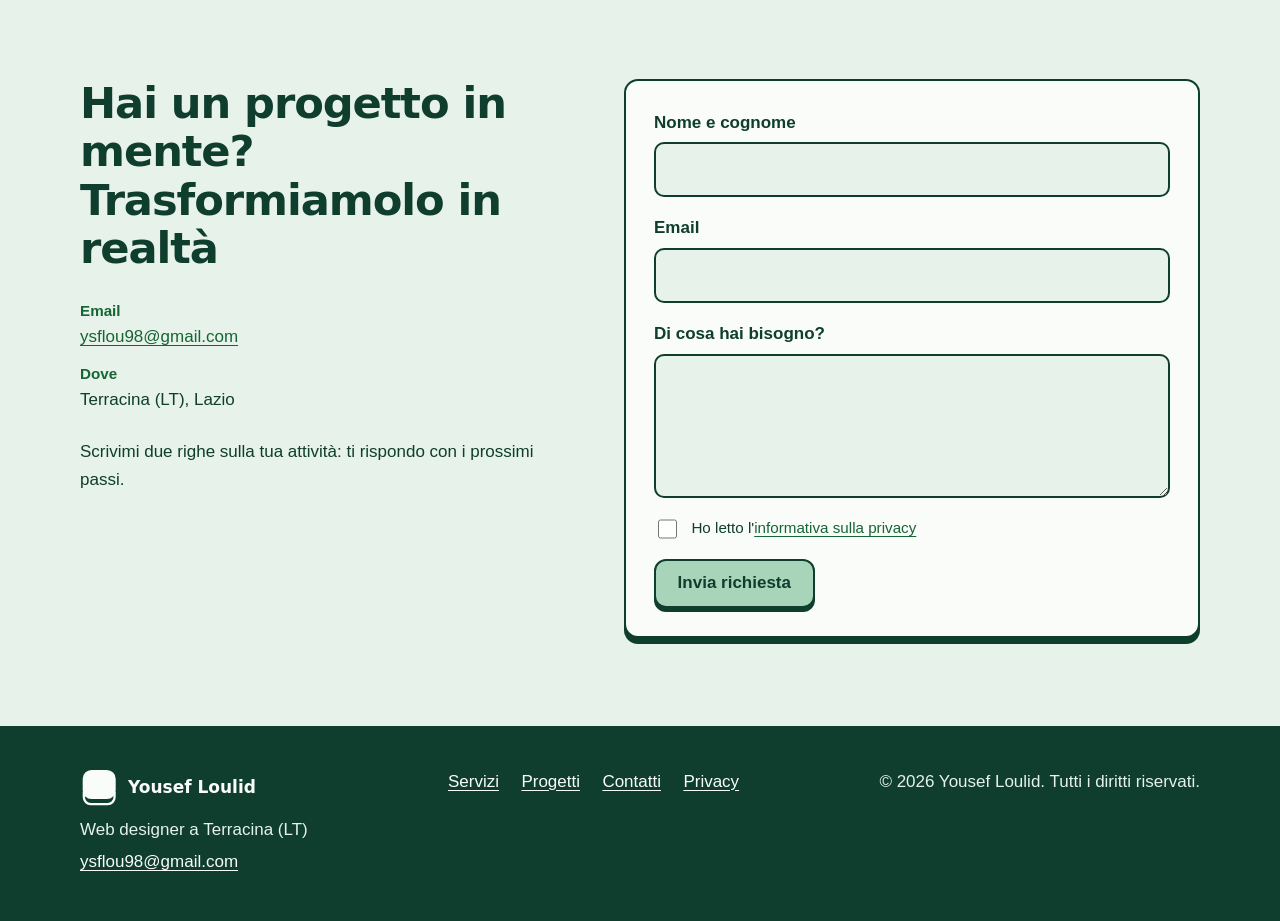
==== commit 4629ff4f: "Email di contatto aggiornata Co-Authored-By: Claude Sonnet 5.5 <noreply@anthropic.com> Claude-Sessio" ====
--- a/index.html
+++ b/index.html
@@ -46,7 +46,7 @@
         "name": "Yousef Loulid",
         "url": "https://yousefloulid.it/",
         "jobTitle": "Web designer e sviluppatore",
-        "email": "hello@yousefloulid.it",
+        "email": "ysflou98@gmail.com",
         "address": {
           "@type": "PostalAddress",
           "addressLocality": "Terracina",
@@ -61,7 +61,7 @@
         "name": "Yousef Loulid – Web designer",
         "url": "https://yousefloulid.it/",
         "description": "Web design, sviluppo di siti web, SEO locale e brand identity per attività di Terracina e della provincia di Latina.",
-        "email": "hello@yousefloulid.it",
+        "email": "ysflou98@gmail.com",
         "founder": { "@id": "https://yousefloulid.it/#person" },
         "address": {
           "@type": "PostalAddress",
@@ -348,14 +348,14 @@
           <h2 id="titolo-contatti">Hai un progetto in mente? Trasformiamolo in realtà</h2>
           <address>
             <ul class="contact-list">
-              <li><strong>Email</strong><a href="mailto:hello@yousefloulid.it">hello@yousefloulid.it</a></li>
+              <li><strong>Email</strong><a href="mailto:ysflou98@gmail.com">ysflou98@gmail.com</a></li>
               <li><strong>Dove</strong>Terracina (LT), Lazio</li>
             </ul>
           </address>
           <p>Scrivimi due righe sulla tua attività: ti rispondo con i prossimi passi.</p>
         </div>
 
-        <form class="form" id="contact-form" action="mailto:hello@yousefloulid.it" method="post" enctype="text/plain">
+        <form class="form" id="contact-form" action="mailto:ysflou98@gmail.com" method="post" enctype="text/plain">
           <div class="field">
             <label for="nome">Nome e cognome</label>
             <input type="text" id="nome" name="nome" autocomplete="name" required>
@@ -387,7 +387,7 @@
           <span>Yousef Loulid</span>
         </a>
         <p>Web designer a Terracina (LT)</p>
-        <p><a href="mailto:hello@yousefloulid.it">hello@yousefloulid.it</a></p>
+        <p><a href="mailto:ysflou98@gmail.com">ysflou98@gmail.com</a></p>
       </div>
       <nav class="footer-nav" aria-label="Piè di pagina">
         <ul>
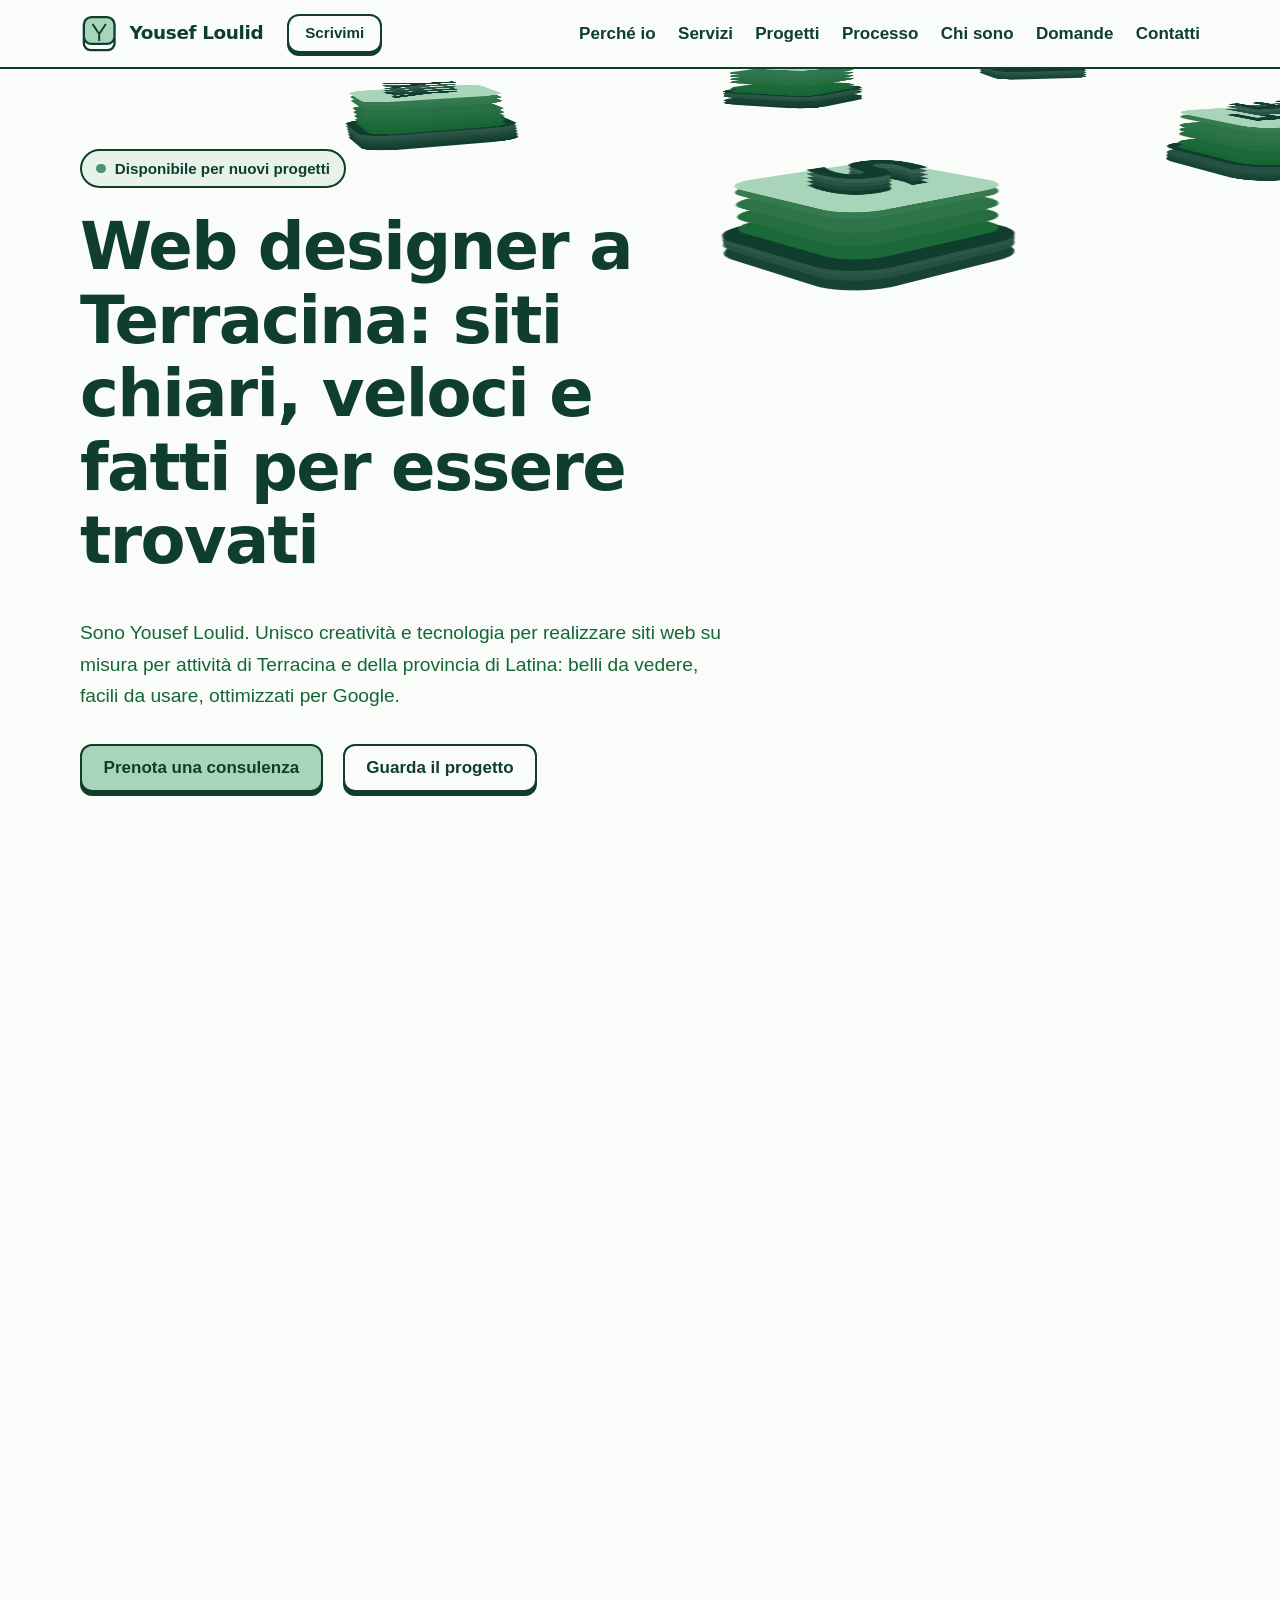
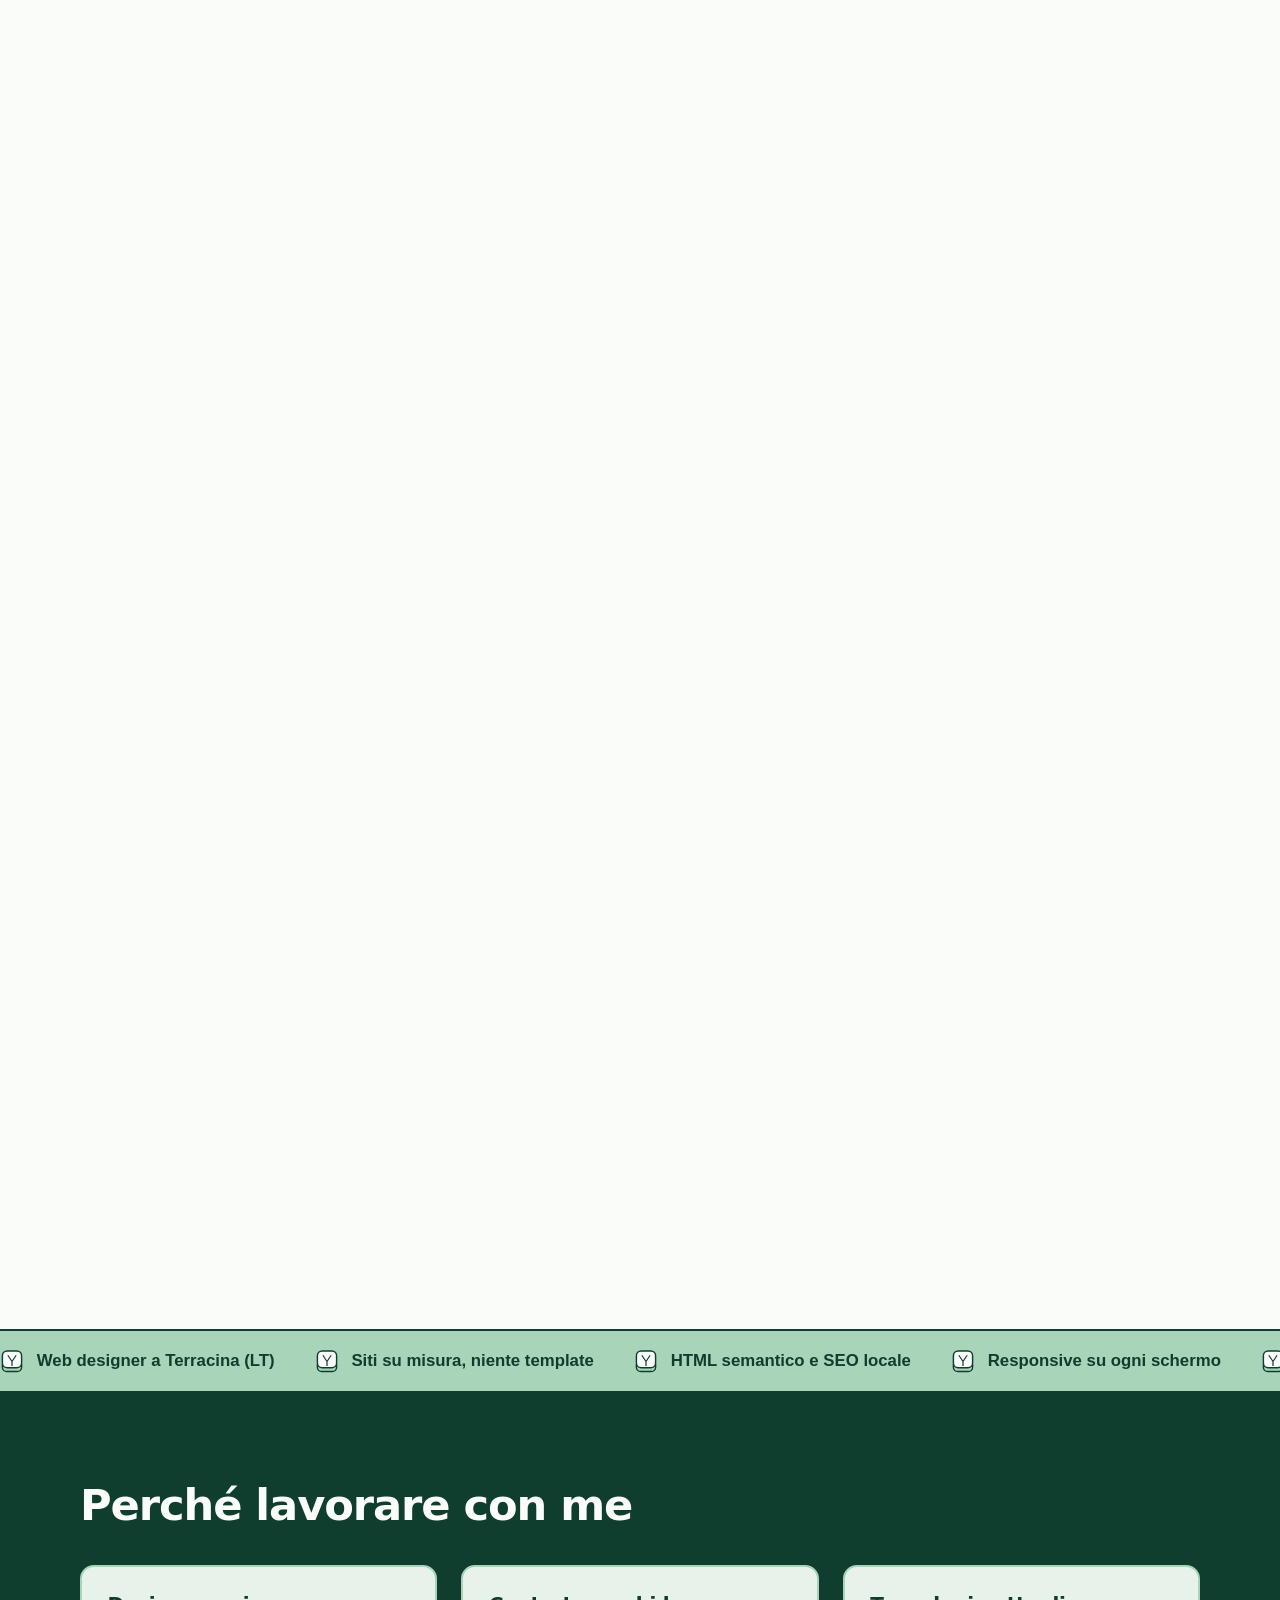
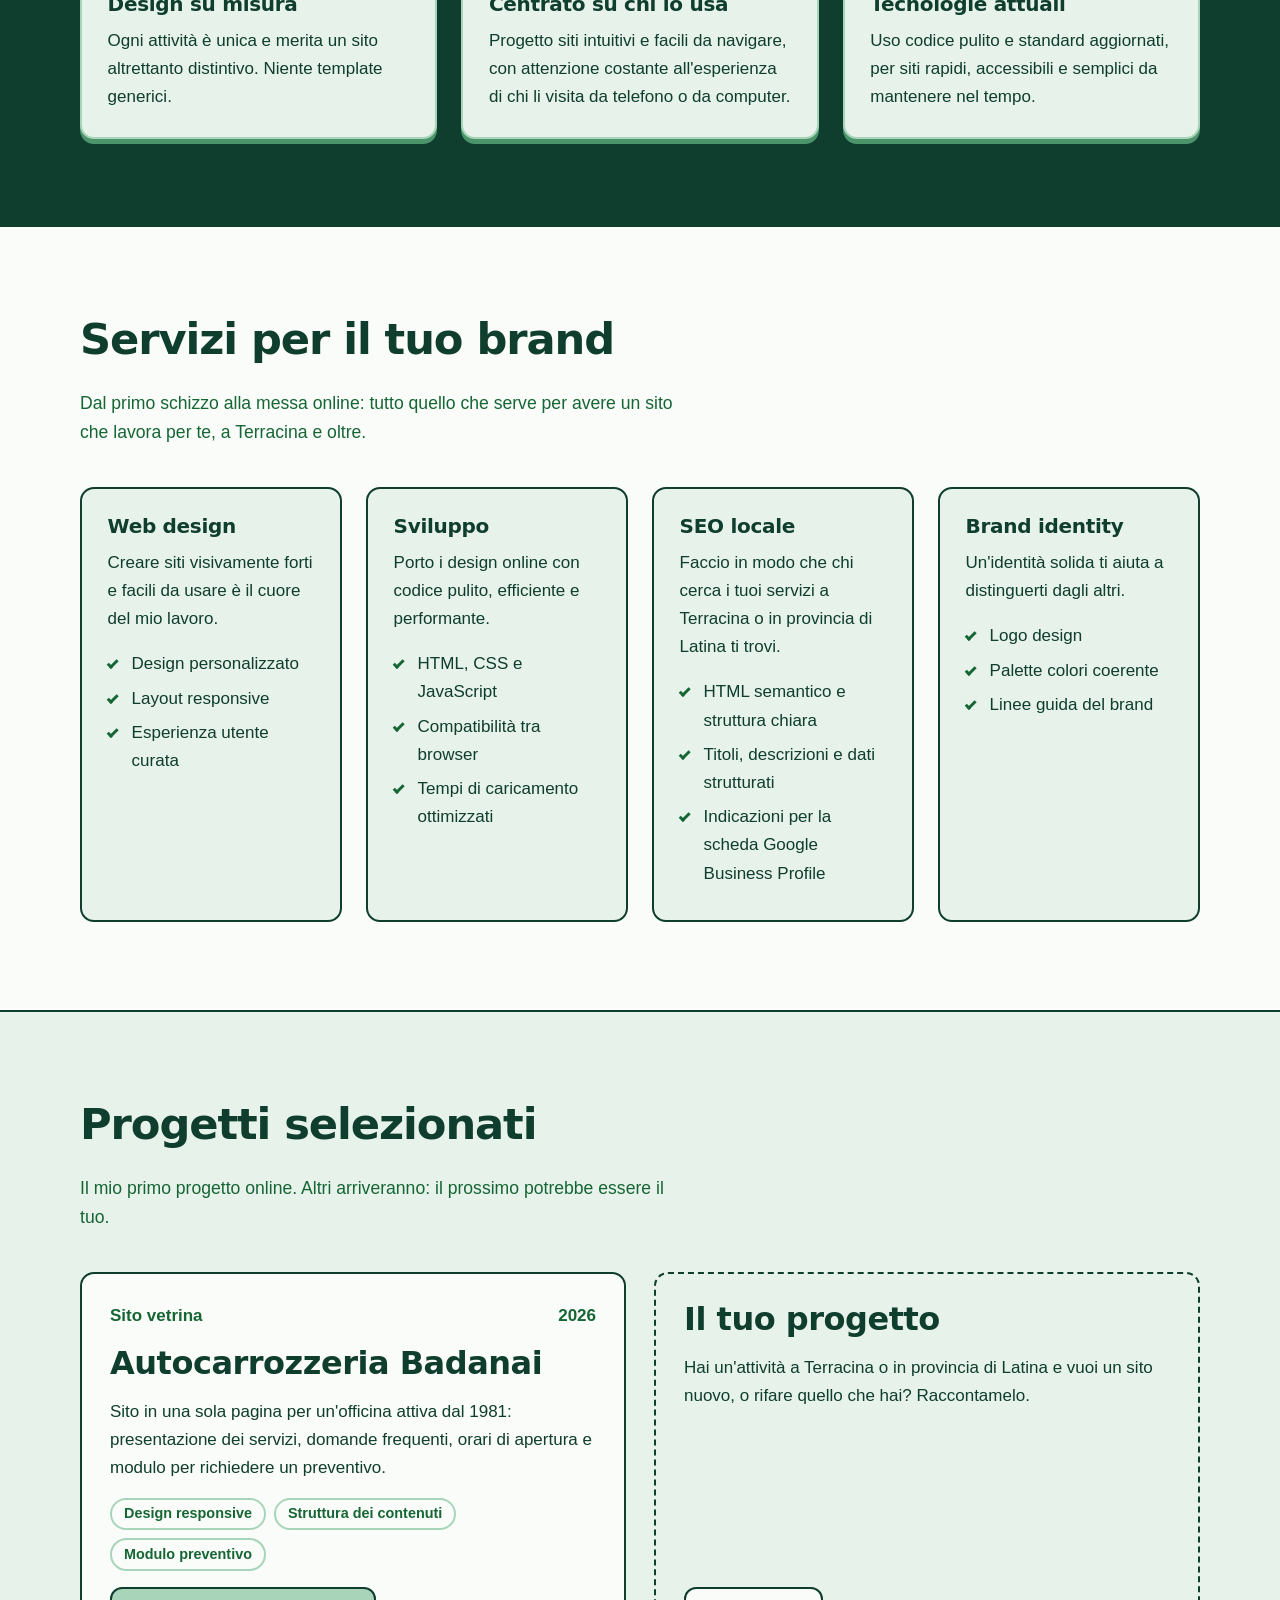
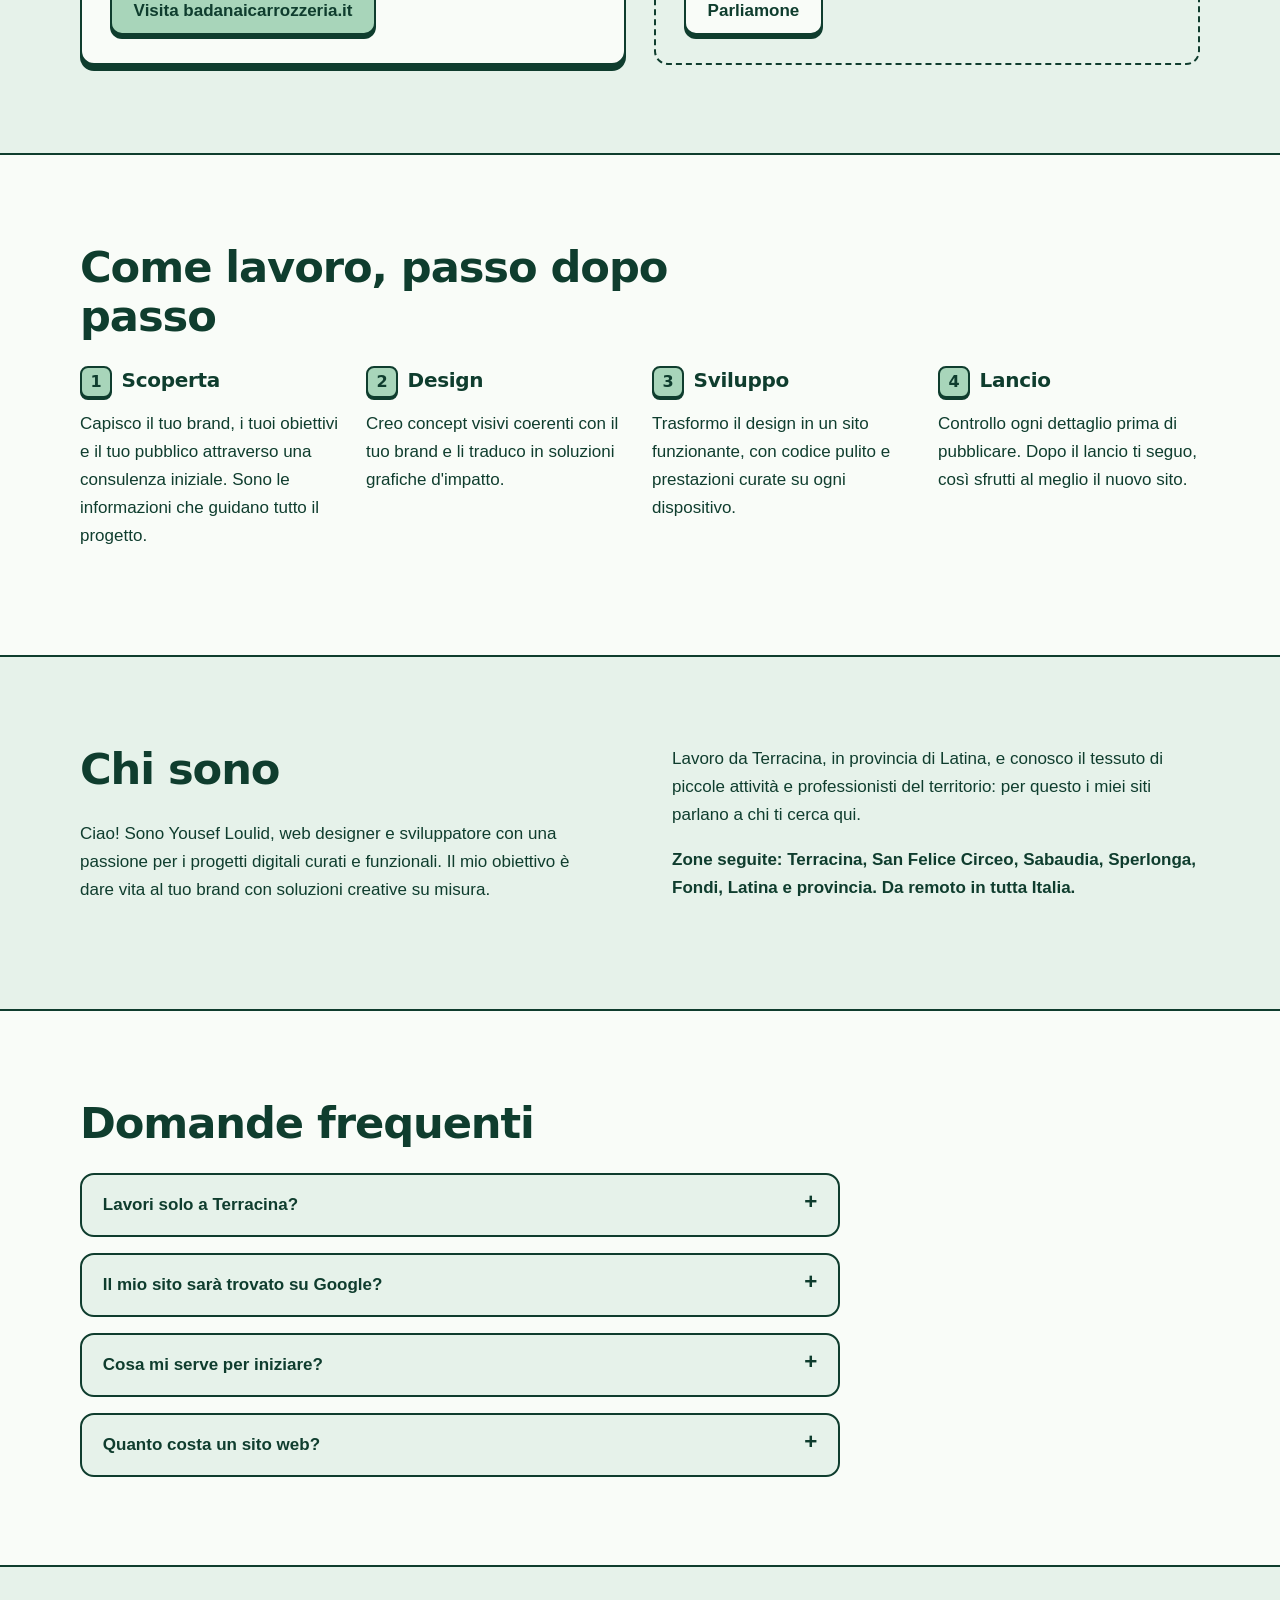
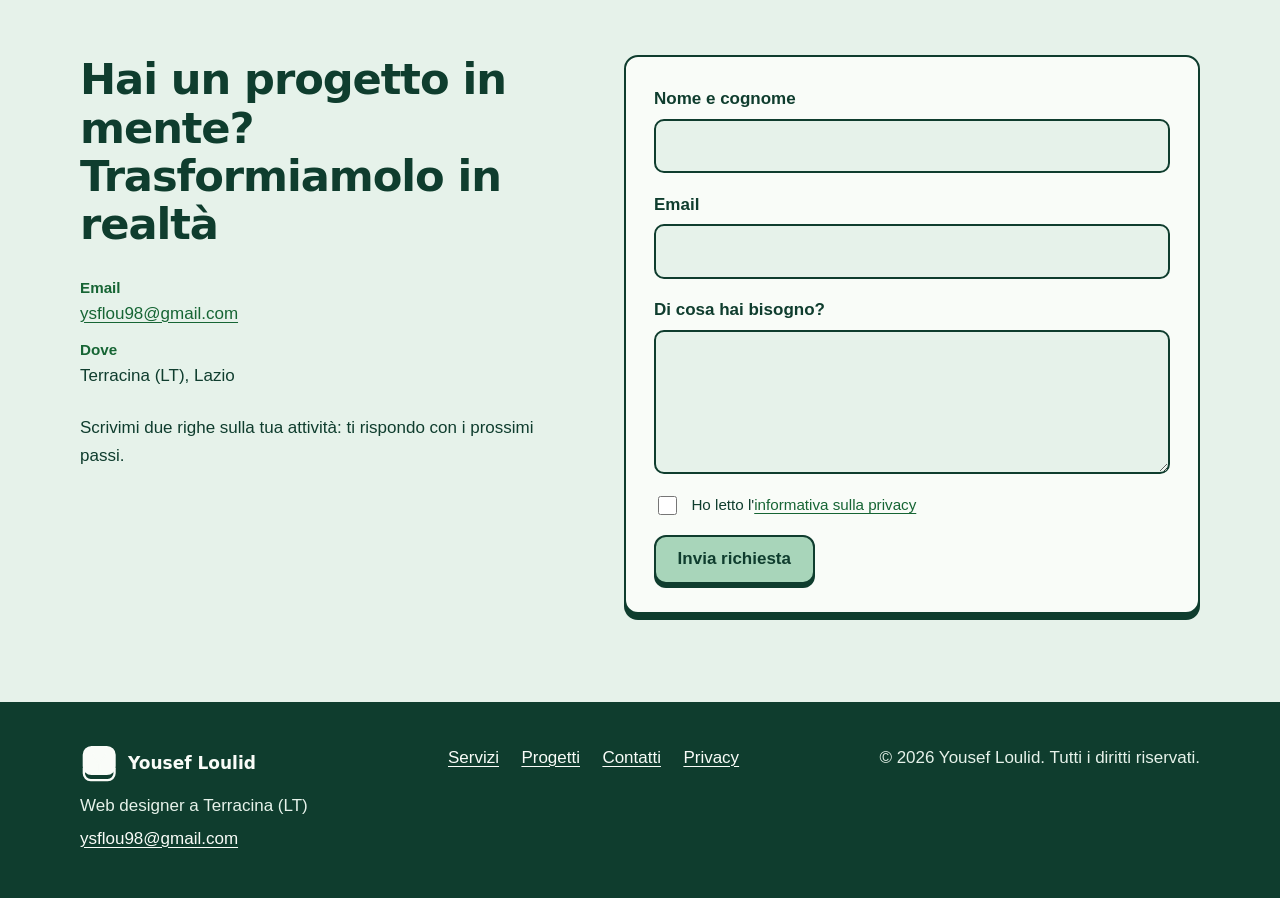
==== commit dc8377e6: "Ticker con informazioni sul sito; schede Perche lavorare con me senza carosello Co-Authored-By: Clau" ====
--- a/index.html
+++ b/index.html
@@ -181,30 +181,54 @@
       </div>
     </section>
 
+    <section class="marquee" aria-label="In breve">
+      <div class="marquee-track">
+          <ul class="marquee-list">
+            <li><svg class="mq-key" viewBox="0 0 100 100" aria-hidden="true" focusable="false"><use href="#logo"/></svg><span>Web designer a Terracina (LT)</span></li>
+            <li><svg class="mq-key" viewBox="0 0 100 100" aria-hidden="true" focusable="false"><use href="#logo"/></svg><span>Siti su misura, niente template</span></li>
+            <li><svg class="mq-key" viewBox="0 0 100 100" aria-hidden="true" focusable="false"><use href="#logo"/></svg><span>HTML semantico e SEO locale</span></li>
+            <li><svg class="mq-key" viewBox="0 0 100 100" aria-hidden="true" focusable="false"><use href="#logo"/></svg><span>Responsive su ogni schermo</span></li>
+            <li><svg class="mq-key" viewBox="0 0 100 100" aria-hidden="true" focusable="false"><use href="#logo"/></svg><span>Zero cookie di tracciamento</span></li>
+            <li><svg class="mq-key" viewBox="0 0 100 100" aria-hidden="true" focusable="false"><use href="#logo"/></svg><span>Navigabile da tastiera e screen reader</span></li>
+            <li><svg class="mq-key" viewBox="0 0 100 100" aria-hidden="true" focusable="false"><use href="#logo"/></svg><span>Prezzo chiaro prima di iniziare</span></li>
+            <li><svg class="mq-key" viewBox="0 0 100 100" aria-hidden="true" focusable="false"><use href="#logo"/></svg><span>Terracina, San Felice Circeo, Sabaudia, Sperlonga, Fondi, Latina</span></li>
+            <li><svg class="mq-key" viewBox="0 0 100 100" aria-hidden="true" focusable="false"><use href="#logo"/></svg><span>Primo progetto online: Autocarrozzeria Badanai</span></li>
+            <li><svg class="mq-key" viewBox="0 0 100 100" aria-hidden="true" focusable="false"><use href="#logo"/></svg><span>Lavoro anche da remoto in tutta Italia</span></li>
+            <li><svg class="mq-key" viewBox="0 0 100 100" aria-hidden="true" focusable="false"><use href="#logo"/></svg><span>Disponibile per nuovi progetti</span></li>
+          </ul>
+          <ul class="marquee-list" aria-hidden="true">
+            <li><svg class="mq-key" viewBox="0 0 100 100" aria-hidden="true" focusable="false"><use href="#logo"/></svg><span>Web designer a Terracina (LT)</span></li>
+            <li><svg class="mq-key" viewBox="0 0 100 100" aria-hidden="true" focusable="false"><use href="#logo"/></svg><span>Siti su misura, niente template</span></li>
+            <li><svg class="mq-key" viewBox="0 0 100 100" aria-hidden="true" focusable="false"><use href="#logo"/></svg><span>HTML semantico e SEO locale</span></li>
+            <li><svg class="mq-key" viewBox="0 0 100 100" aria-hidden="true" focusable="false"><use href="#logo"/></svg><span>Responsive su ogni schermo</span></li>
+            <li><svg class="mq-key" viewBox="0 0 100 100" aria-hidden="true" focusable="false"><use href="#logo"/></svg><span>Zero cookie di tracciamento</span></li>
+            <li><svg class="mq-key" viewBox="0 0 100 100" aria-hidden="true" focusable="false"><use href="#logo"/></svg><span>Navigabile da tastiera e screen reader</span></li>
+            <li><svg class="mq-key" viewBox="0 0 100 100" aria-hidden="true" focusable="false"><use href="#logo"/></svg><span>Prezzo chiaro prima di iniziare</span></li>
+            <li><svg class="mq-key" viewBox="0 0 100 100" aria-hidden="true" focusable="false"><use href="#logo"/></svg><span>Terracina, San Felice Circeo, Sabaudia, Sperlonga, Fondi, Latina</span></li>
+            <li><svg class="mq-key" viewBox="0 0 100 100" aria-hidden="true" focusable="false"><use href="#logo"/></svg><span>Primo progetto online: Autocarrozzeria Badanai</span></li>
+            <li><svg class="mq-key" viewBox="0 0 100 100" aria-hidden="true" focusable="false"><use href="#logo"/></svg><span>Lavoro anche da remoto in tutta Italia</span></li>
+            <li><svg class="mq-key" viewBox="0 0 100 100" aria-hidden="true" focusable="false"><use href="#logo"/></svg><span>Disponibile per nuovi progetti</span></li>
+          </ul>
+      </div>
+    </section>
+
     <section class="section section--dark" id="perche" aria-labelledby="titolo-perche">
       <div class="container">
         <h2 id="titolo-perche">Perché lavorare con me</h2>
-        <div class="carousel" id="perche-carousel" role="group" aria-roledescription="carosello" aria-label="Perché lavorare con me">
-          <ul class="carousel-track" tabindex="0" aria-label="Schede da scorrere in orizzontale">
-            <li class="card carousel-slide">
-              <h3>Design su misura</h3>
-              <p>Ogni attività è unica e merita un sito altrettanto distintivo. Niente template generici.</p>
-            </li>
-            <li class="card carousel-slide">
-              <h3>Centrato su chi lo usa</h3>
-              <p>Progetto siti intuitivi e facili da navigare, con attenzione costante all'esperienza di chi li visita da telefono o da computer.</p>
-            </li>
-            <li class="card carousel-slide">
-              <h3>Tecnologie attuali</h3>
-              <p>Uso codice pulito e standard aggiornati, per siti rapidi, accessibili e semplici da mantenere nel tempo.</p>
-            </li>
-          </ul>
-          <div class="carousel-controls" hidden>
-            <button class="key key--small" type="button" data-dir="-1" aria-label="Scheda precedente"><svg viewBox="0 0 24 24" aria-hidden="true" focusable="false" fill="none" stroke="currentColor" stroke-width="3" stroke-linecap="round" stroke-linejoin="round"><path d="M15 5l-7 7 7 7"/></svg></button>
-            <span class="carousel-count" aria-live="polite">1 / 3</span>
-            <button class="key key--small" type="button" data-dir="1" aria-label="Scheda successiva"><svg viewBox="0 0 24 24" aria-hidden="true" focusable="false" fill="none" stroke="currentColor" stroke-width="3" stroke-linecap="round" stroke-linejoin="round"><path d="M9 5l7 7-7 7"/></svg></button>
-          </div>
-        </div>
+        <ul class="grid">
+          <li class="card">
+            <h3>Design su misura</h3>
+            <p>Ogni attività è unica e merita un sito altrettanto distintivo. Niente template generici.</p>
+          </li>
+          <li class="card">
+            <h3>Centrato su chi lo usa</h3>
+            <p>Progetto siti intuitivi e facili da navigare, con attenzione costante all'esperienza di chi li visita da telefono o da computer.</p>
+          </li>
+          <li class="card">
+            <h3>Tecnologie attuali</h3>
+            <p>Uso codice pulito e standard aggiornati, per siti rapidi, accessibili e semplici da mantenere nel tempo.</p>
+          </li>
+        </ul>
       </div>
     </section>
 
--- a/style.css
+++ b/style.css
@@ -3,6 +3,7 @@
    Palette: #0F3D2E  #166534  #4C956C  #A8D5BA  #E6F2EA  #F9FCF8 */
 
 :root {
+  --header-h: 4.5rem;
   --ink: #0f3d2e;
   --deep: #166534;
   --mid: #4c956c;
@@ -65,7 +66,7 @@
   color: var(--bg);
   padding: 0.6rem 1rem;
   border-radius: 8px;
-  z-index: 20;
+  z-index: 60;
 }
 .skip-link:focus { top: 1rem; color: var(--bg); }
 
@@ -107,7 +108,7 @@
 .brand:active .key-face { transform: translateY(7px); }
 
 /* ---------- Header ---------- */
-.site-header { border-bottom: 2px solid var(--ink); background: var(--bg); }
+.site-header { position: sticky; top: 0; z-index: 50; border-bottom: 2px solid var(--ink); background: var(--bg); }
 .header-inner {
   display: flex;
   flex-wrap: wrap;
@@ -133,12 +134,17 @@
 .main-nav a { color: var(--ink); font-weight: 600; text-decoration: none; padding: 0.3rem 0; border-bottom: 2px solid transparent; }
 .main-nav a:hover { border-bottom-color: var(--mid); }
 
+@media (max-width: 819px) {
+  .header-inner { padding-block: 0.6rem; gap: 0.4rem 1rem; }
+  .main-nav ul { flex-wrap: nowrap; overflow-x: auto; scrollbar-width: none; gap: 1.1rem; padding-bottom: 0.1rem; }
+  .main-nav ul::-webkit-scrollbar { display: none; }
+  .main-nav a { white-space: nowrap; }
+}
 @media (min-width: 820px) {
   .main-nav { order: 0; width: auto; margin-left: auto; }
 }
 
 /* ---------- Hero (con la Y 3D che si compone scrollando) ---------- */
-.site-header { position: relative; z-index: 10; }
 .hero { padding-block: clamp(2.5rem, 7vw, 5rem); overflow: clip; }
 .hero-grid { display: grid; gap: 2.5rem; align-items: start; }
 .hero-copy { position: relative; z-index: 2; }
@@ -213,30 +219,25 @@
 
 /* Attivo solo quando lo script è pronto: la Y resta ferma mentre scorri */
 .hero.is-live .y-track { height: 300vh; }
-.hero.is-live .y3d { position: sticky; top: max(1rem, calc((100vh - 400px) / 2)); }
+.hero.is-live .y3d { position: sticky; top: max(calc(var(--header-h) + 1rem), calc((100vh - 400px) / 2)); }
 
 @media (min-width: 820px) {
   .hero-grid { grid-template-columns: 1.5fr 1fr; gap: 3rem; }
-  .hero.is-live .hero-copy { position: sticky; top: 6rem; }
+  .hero.is-live .hero-copy { position: sticky; top: calc(var(--header-h) + 2rem); }
 }
 @media (max-width: 819px) {
   .y3d { width: min(100%, 300px); --s: 0.7; }
   .hero.is-live .y-track { height: 260vh; }
-  .hero.is-live .y3d { top: max(1rem, calc((100vh - 300px) / 2)); }
+  .hero.is-live .y3d { top: max(calc(var(--header-h) + 1rem), calc((100vh - 300px) / 2)); }
 }
 
 /* ---------- Sezioni ---------- */
-.section { padding-block: clamp(3rem, 7vw, 5.5rem); scroll-margin-top: 1rem; }
+.section { padding-block: clamp(3rem, 7vw, 5.5rem); scroll-margin-top: var(--header-h); }
 .section--band { background: var(--tint); border-block: 2px solid var(--ink); }
 .section--dark { background: var(--ink); color: var(--tint); }
-.section--dark h2 { color: var(--bg); }
-.section--dark .card { color: var(--ink); }
+.section--dark h2 { color: var(--bg); margin-bottom: 2.25rem; }
+.section--dark .card { color: var(--ink); border-color: var(--line); box-shadow: 0 5px 0 var(--mid); }
 .section--dark :focus-visible { outline-color: var(--line); }
-.section--dark .carousel-slide { border-color: var(--line); box-shadow: 0 5px 0 var(--mid); }
-.section--dark .carousel-controls .key { border-color: var(--bg); box-shadow: 0 3px 0 var(--mid); }
-.section--dark .carousel-controls .key:active { box-shadow: 0 0 0 var(--mid); }
-.section--dark .carousel-controls .key:disabled:active { box-shadow: 0 3px 0 var(--mid); }
-.section--dark .carousel-count { color: var(--tint); }
 .section-intro { color: var(--ink-soft); font-size: 1.1rem; margin-bottom: 2.5rem; }
 
 .grid { display: grid; gap: 1.5rem; grid-template-columns: repeat(auto-fit, minmax(250px, 1fr)); list-style: none; }
@@ -262,36 +263,7 @@
   transform: rotate(-45deg) translateY(-50%);
 }
 
-/* ---------- Carosello ---------- */
 main { overflow-x: clip; }
-
-.carousel-track {
-  position: relative;
-  display: flex;
-  gap: 1.5rem;
-  list-style: none;
-  margin: -0.75rem -0.25rem 0;
-  padding: 1rem 0.25rem 1.75rem;
-  overflow-x: auto;
-  scroll-snap-type: x mandatory;
-  scrollbar-width: thin;
-  scrollbar-color: var(--mid) transparent;
-}
-.carousel-slide {
-  flex: 0 0 min(86%, 440px);
-  scroll-snap-align: start;
-  min-height: 12rem;
-  box-shadow: 0 5px 0 var(--ink);
-}
-.carousel-slide h3 { font-size: 1.6rem; }
-.carousel-controls { display: flex; align-items: center; gap: 1rem; margin-top: 0.5rem; }
-.carousel-controls[hidden] { display: none; }
-.carousel-controls .key { padding: 0.5rem 0.8rem; }
-.carousel-controls svg { width: 1.2rem; height: 1.2rem; display: block; }
-.carousel-count { font-weight: 700; min-width: 3.5rem; text-align: center; }
-.key:disabled { opacity: 0.4; cursor: default; }
-.key:disabled:hover { background: var(--bg); color: var(--ink); }
-.key:disabled:active { transform: none; box-shadow: 0 3px 0 var(--ink); }
 
 /* ---------- Progetti ---------- */
 .projects { display: grid; gap: 1.75rem; grid-template-columns: repeat(auto-fit, minmax(300px, 1fr)); }
@@ -393,6 +365,33 @@
 .prose p, .prose li { max-width: 68ch; }
 .prose ul { padding-left: 1.3rem; margin-bottom: 1em; }
 
+/* ---------- Ticker (marquee) ---------- */
+.marquee {
+  background: var(--line);
+  color: var(--ink);
+  border-block: 2px solid var(--ink);
+  overflow: hidden;
+}
+.marquee-track {
+  display: flex;
+  width: max-content;
+  animation: marquee 60s linear infinite;
+}
+.marquee:hover .marquee-track,
+.marquee:focus-within .marquee-track { animation-play-state: paused; }
+.marquee-list {
+  display: flex;
+  flex: none;
+  align-items: center;
+  gap: 2.5rem;
+  list-style: none;
+  padding: 1rem 2.5rem 1rem 0;
+  margin: 0;
+}
+.marquee-list li { display: flex; align-items: center; gap: 0.8rem; white-space: nowrap; font-weight: 700; font-size: 1.05rem; }
+.mq-key { width: 1.5rem; height: 1.5rem; flex: none; color: var(--ink); --face: var(--bg); }
+@keyframes marquee { to { transform: translateX(-50%); } }
+
 /* ---------- Card: effetto al passaggio del mouse ---------- */
 .card, .project, .faq details {
   transition: transform 0.25s ease, box-shadow 0.25s ease, background-color 0.25s ease, border-color 0.25s ease;
@@ -416,5 +415,9 @@
 /* ---------- Movimento ridotto ---------- */
 @media (prefers-reduced-motion: reduce) {
   html { scroll-behavior: auto; }
+  .marquee-track { animation: none; width: auto; }
+  .marquee-list { flex: 1 1 auto; flex-wrap: wrap; padding: 1rem 1.25rem; row-gap: 0.6rem; }
+  .marquee-list[aria-hidden="true"] { display: none; }
+  .marquee-list li { white-space: normal; }
   .key, .brand-logo--key .key-face { transition: none; }
 }
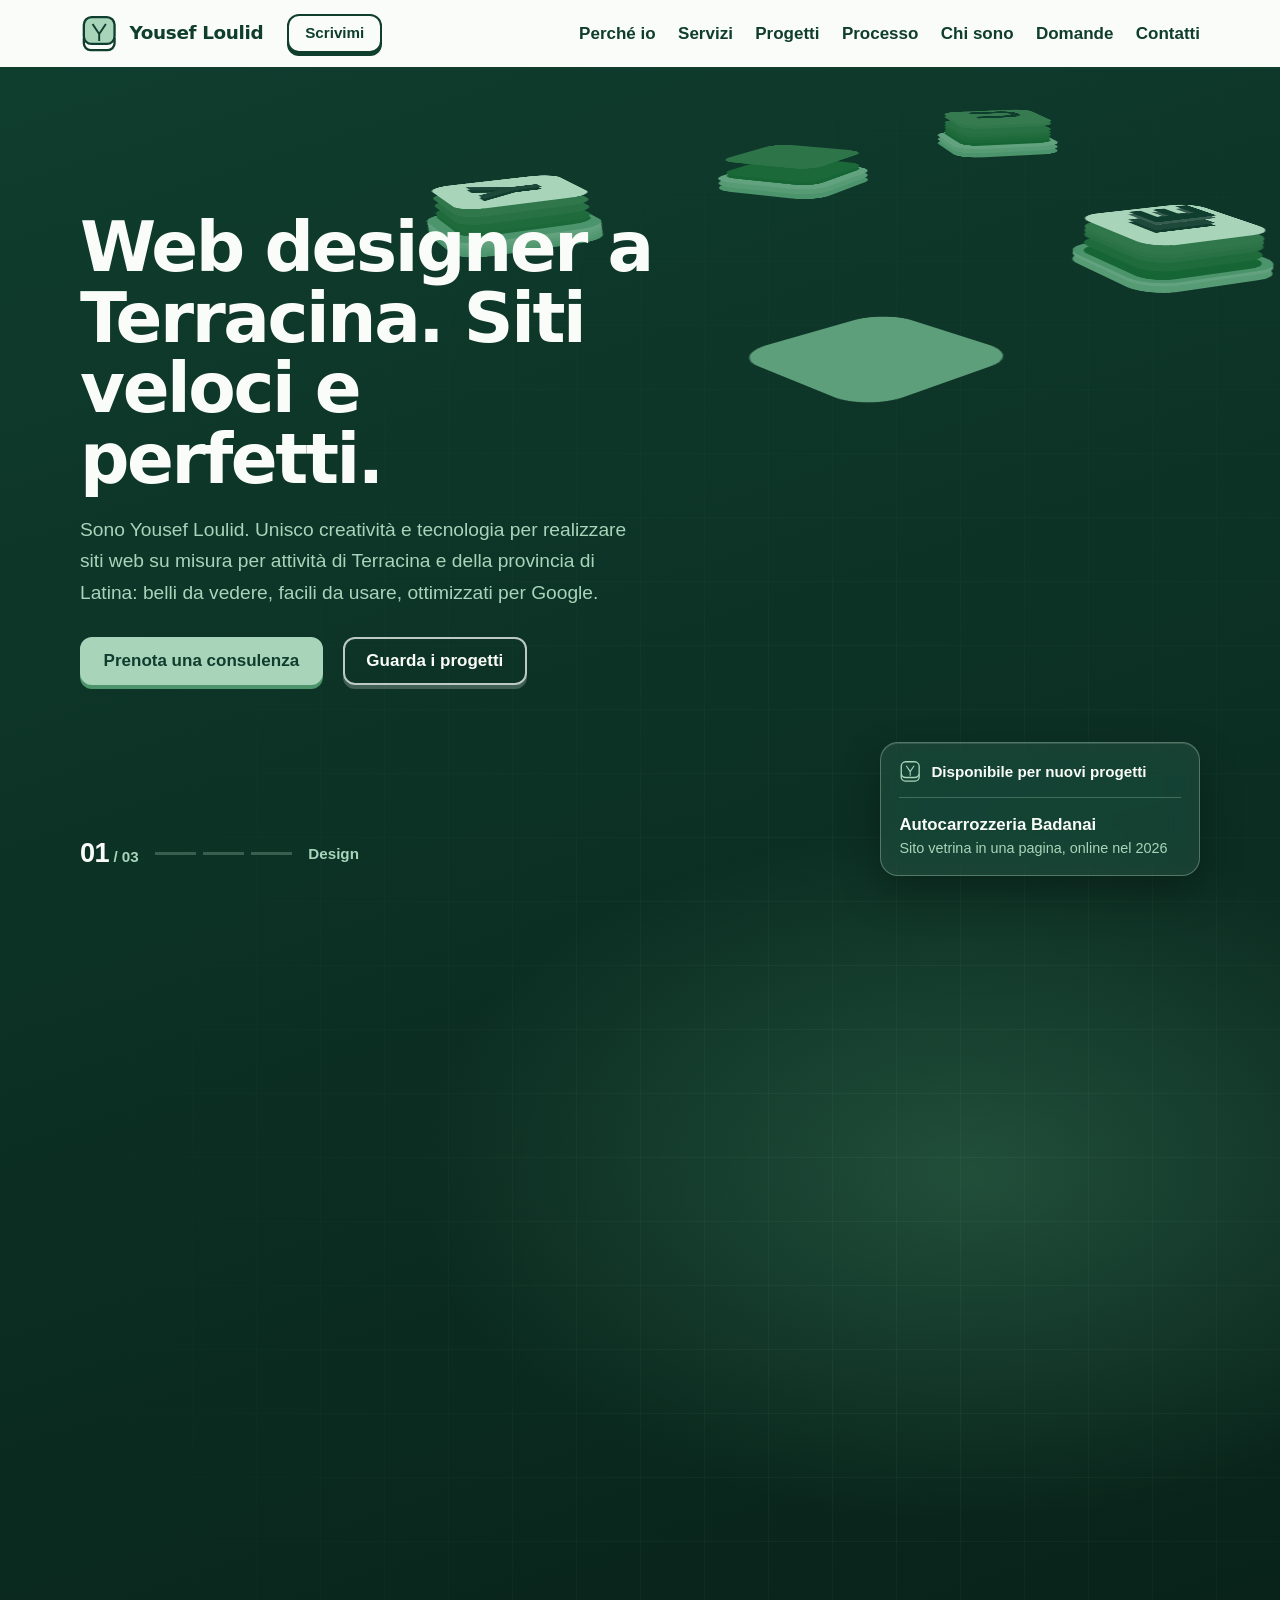
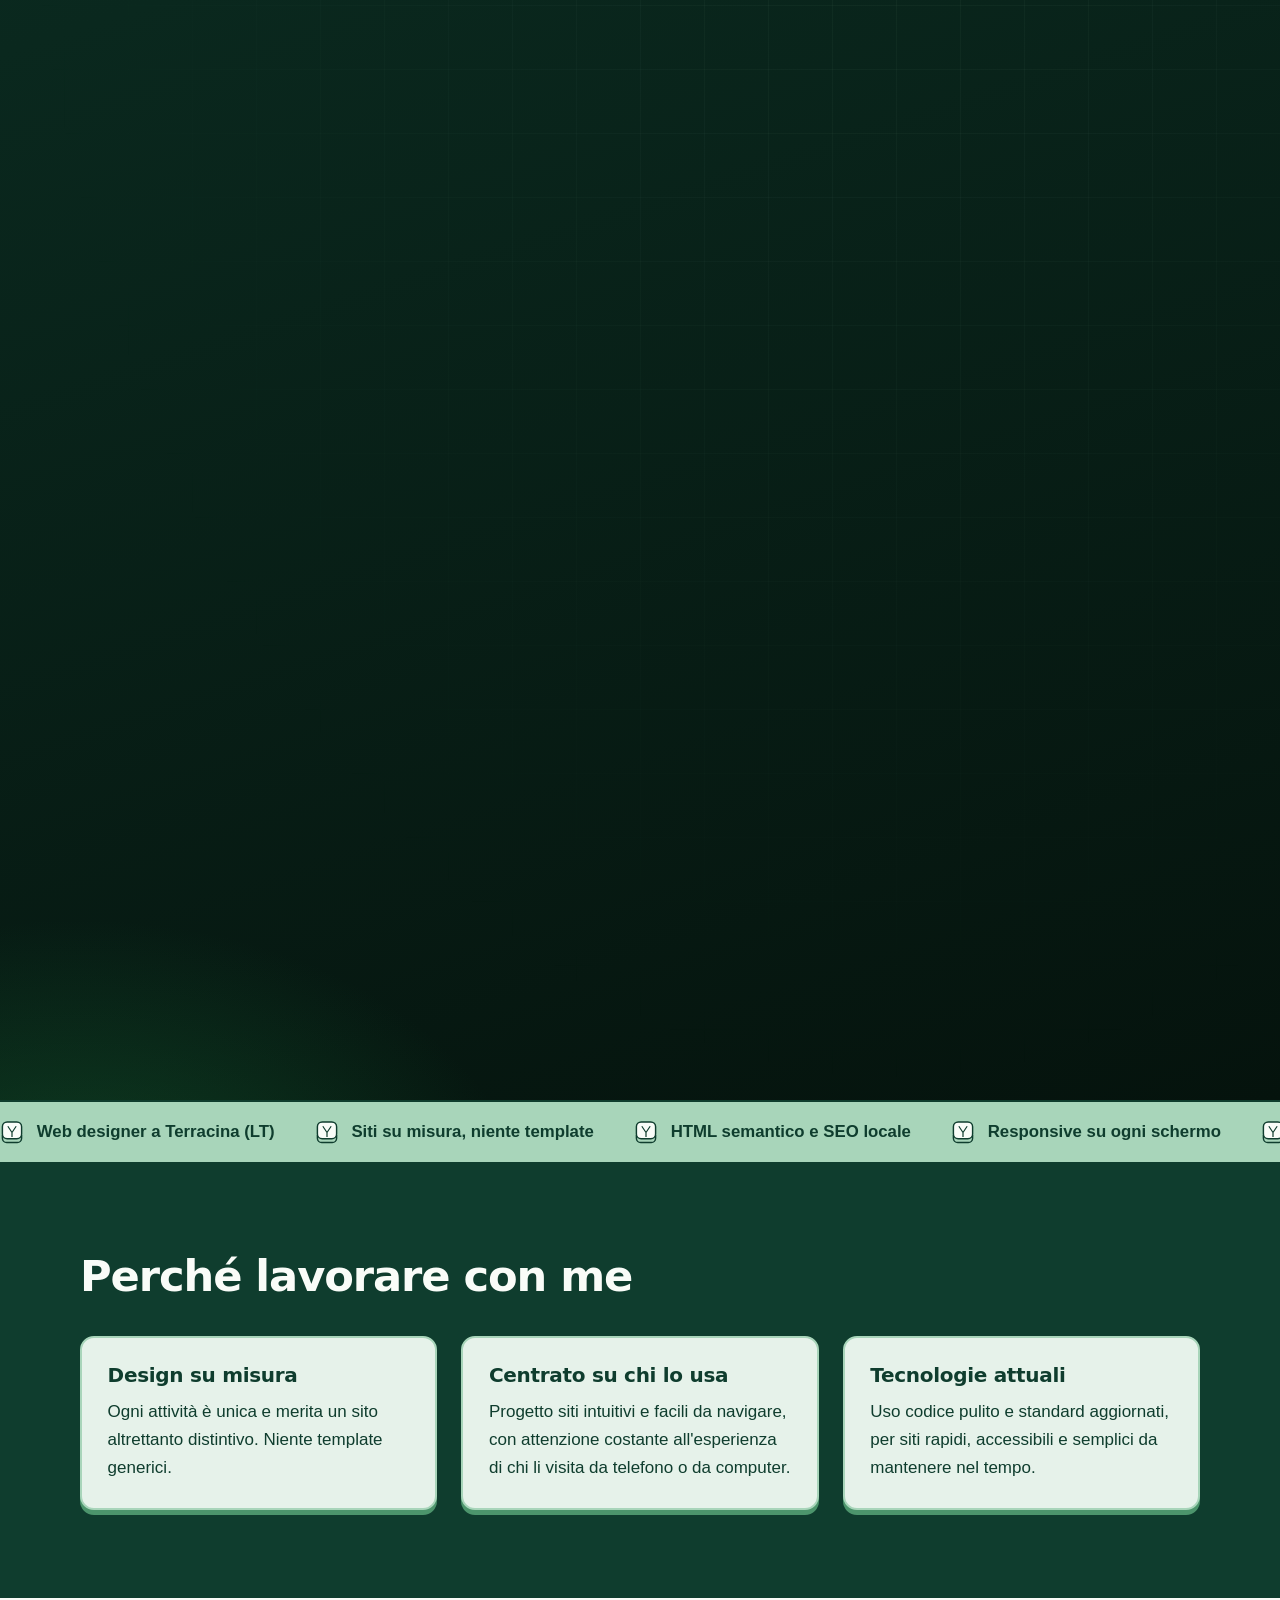
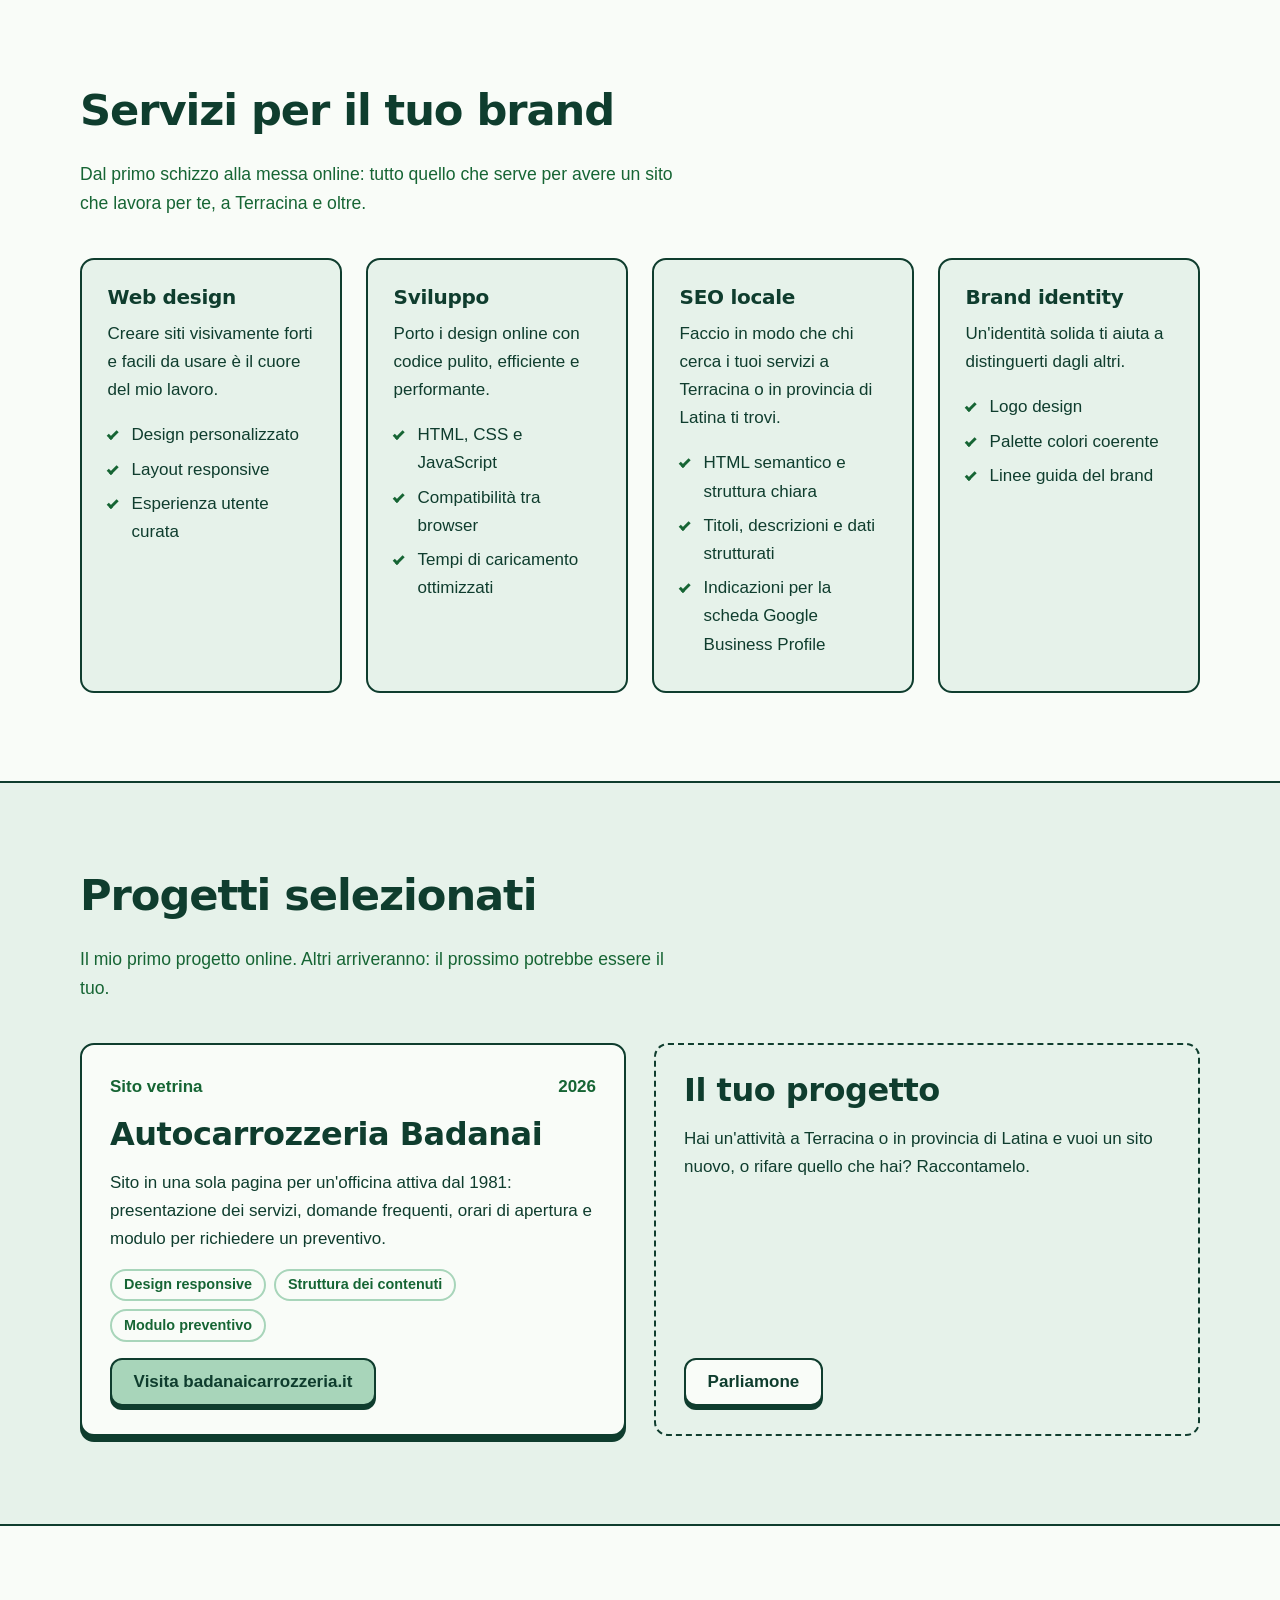
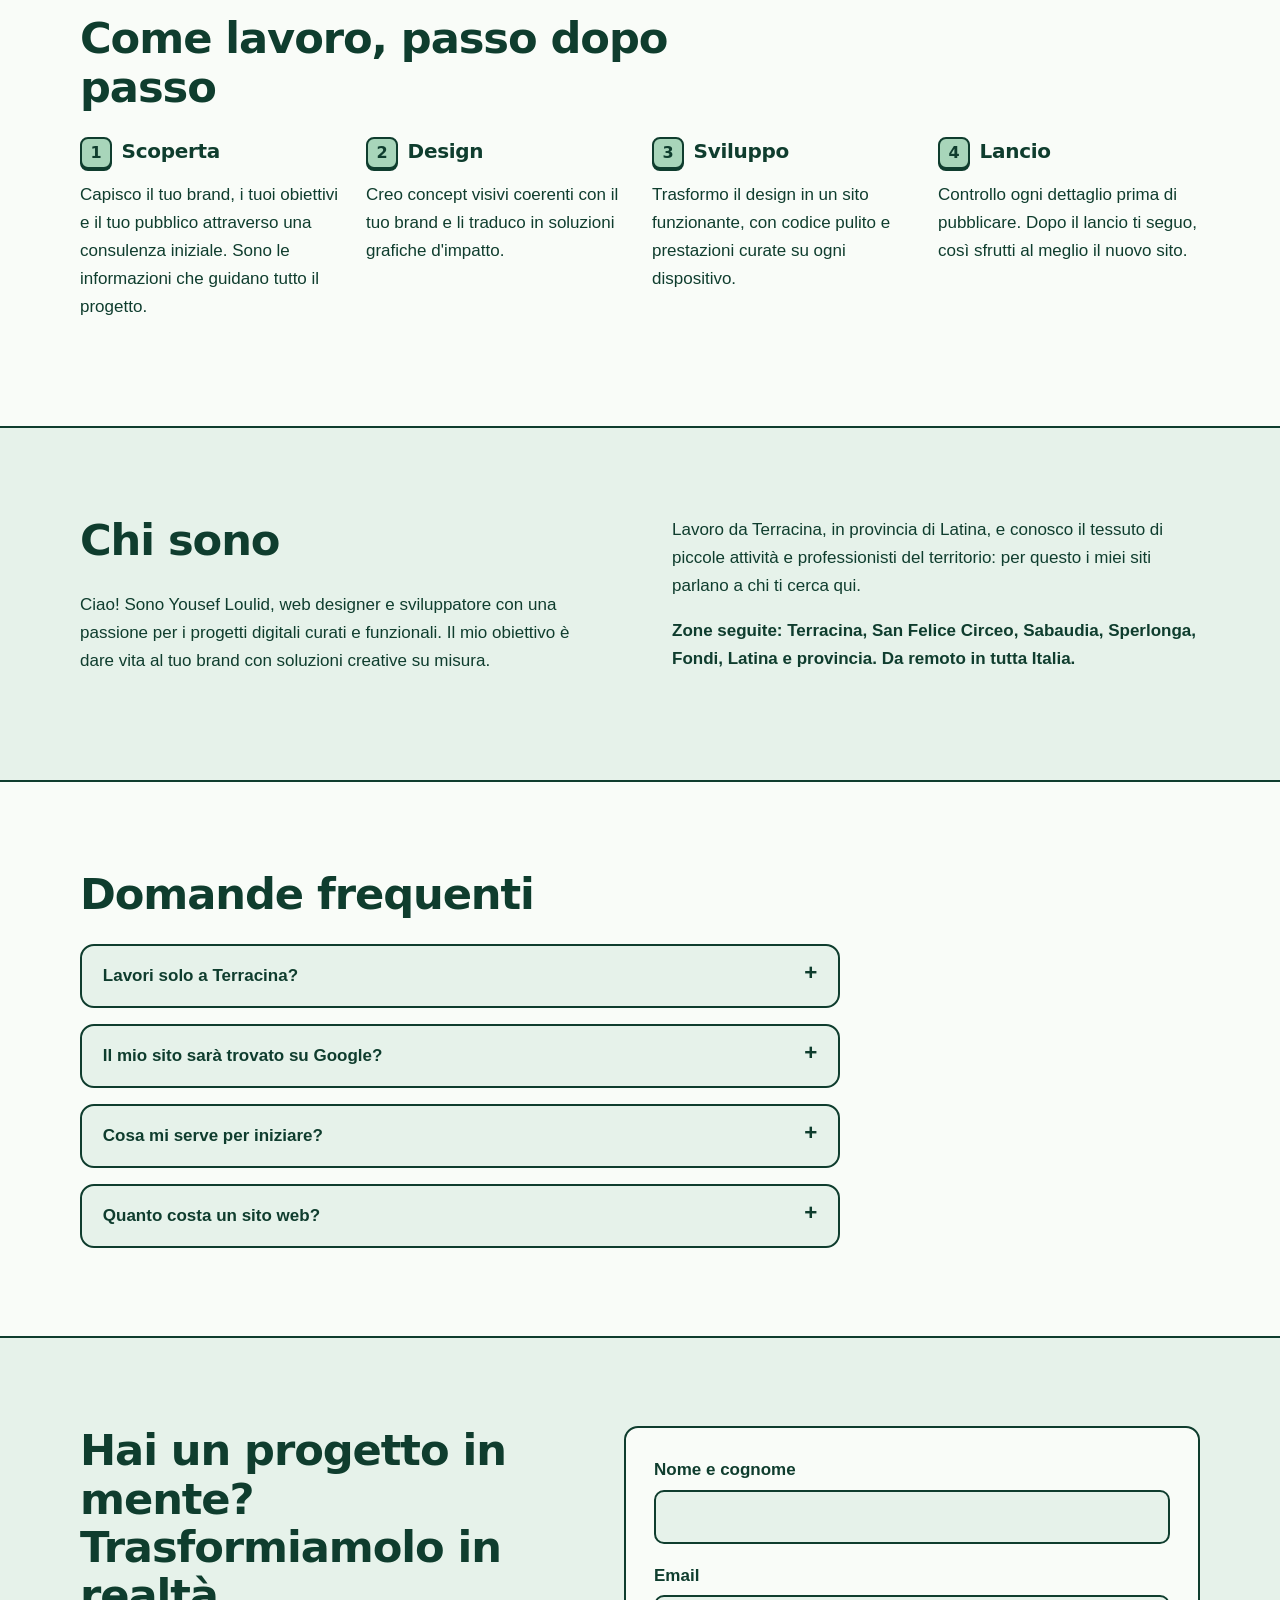
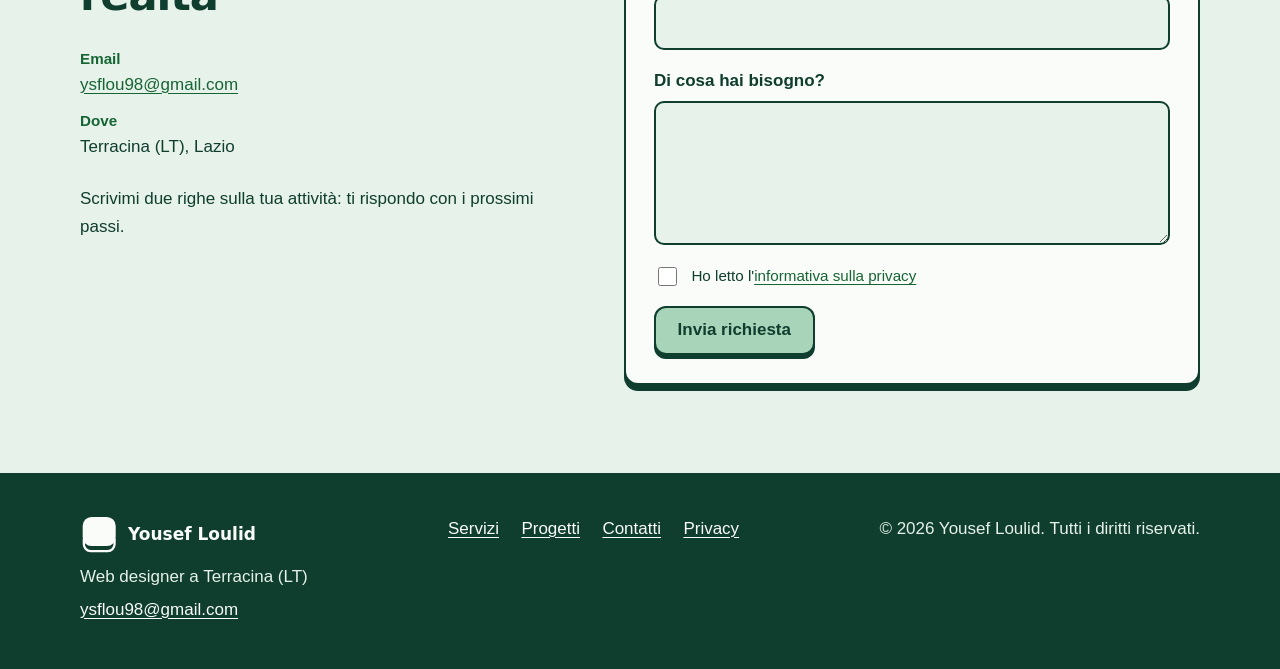
==== commit 0a5449df: "Hero ridisegnata: sfondo scuro, titolo grande, tasti 3D YOUSEF, card in vetro e indicatore 01/03 Co-" ====
--- a/index.html
+++ b/index.html
@@ -162,21 +162,37 @@
 
   <main id="contenuto">
     <section class="hero" id="y-scene" aria-labelledby="titolo-hero">
-      <div class="container hero-grid">
-        <div class="hero-copy">
-          <p class="status">Disponibile per nuovi progetti</p>
-          <h1 id="titolo-hero">Web designer a Terracina: siti chiari, veloci e fatti per essere trovati</h1>
-          <p class="lead">Sono Yousef Loulid. Unisco creatività e tecnologia per realizzare siti web su misura per attività di Terracina e della provincia di Latina: belli da vedere, facili da usare, ottimizzati per Google.</p>
-          <div class="hero-actions">
-            <a class="key key--primary" href="#contatti">Prenota una consulenza</a>
-            <a class="key" href="#progetti">Guarda il progetto</a>
-          </div>
-        </div>
-        <div class="y-track" id="y-track">
-          <div class="y3d" id="y3d" role="img" aria-label="Sei tasti con le lettere Y, O, U, S, E, F che si compongono in 3D mentre scorri la pagina">
-            <ol class="keys-fallback" aria-hidden="true"><li>Y</li><li>O</li><li>U</li><li>S</li><li>E</li><li>F</li></ol>
-            <div class="y3d-model"></div>
-          </div>
+      <div class="hero-stage">
+        <div class="container hero-grid">
+          <div class="hero-copy">
+            <h1 id="titolo-hero">Web designer a Terracina. Siti veloci e perfetti.</h1>
+            <p class="lead">Sono Yousef Loulid. Unisco creatività e tecnologia per realizzare siti web su misura per attività di Terracina e della provincia di Latina: belli da vedere, facili da usare, ottimizzati per Google.</p>
+            <div class="hero-actions">
+              <a class="key key--primary" href="#contatti">Prenota una consulenza</a>
+              <a class="key" href="#progetti">Guarda i progetti</a>
+            </div>
+          </div>
+          <div class="hero-art">
+            <div class="y3d" id="y3d" role="img" aria-label="Sei tasti con le lettere Y, O, U, S, E, F che si compongono in 3D mentre scorri la pagina">
+              <ol class="keys-fallback" aria-hidden="true"><li>Y</li><li>O</li><li>U</li><li>S</li><li>E</li><li>F</li></ol>
+              <div class="y3d-model"></div>
+            </div>
+          </div>
+        </div>
+
+        <div class="container hero-ui">
+          <div class="hero-progress" aria-hidden="true">
+            <span class="hp-count"><b class="hp-num">01</b> / 03</span>
+            <span class="hp-bars"><i></i><i></i><i></i></span>
+            <span class="hp-label">Design</span>
+          </div>
+          <aside class="glass" aria-label="Disponibilità e progetto in evidenza">
+            <p class="glass-status"><svg viewBox="0 0 100 100" aria-hidden="true" focusable="false"><use href="#logo"/></svg><span>Disponibile per nuovi progetti</span></p>
+            <a class="glass-project" href="#progetti">
+              <strong>Autocarrozzeria Badanai</strong>
+              <span>Sito vetrina in una pagina, online nel 2026</span>
+            </a>
+          </aside>
         </div>
       </div>
     </section>
--- a/style.css
+++ b/style.css
@@ -144,45 +144,79 @@
   .main-nav { order: 0; width: auto; margin-left: auto; }
 }
 
-/* ---------- Hero (con la Y 3D che si compone scrollando) ---------- */
-.hero { padding-block: clamp(2.5rem, 7vw, 5rem); overflow: clip; }
-.hero-grid { display: grid; gap: 2.5rem; align-items: start; }
+/* ---------- Hero: scena scura con i tasti YOUSEF che si compongono scrollando ---------- */
+.hero {
+  position: relative;
+  color: var(--bg);
+  background:
+    radial-gradient(900px 560px at 76% 42%, rgba(76, 149, 108, 0.34), transparent 62%),
+    radial-gradient(760px 520px at 6% 105%, rgba(22, 101, 52, 0.55), transparent 60%),
+    linear-gradient(162deg, #0f3d2e 0%, #0a281e 52%, #05130d 100%);
+  overflow: clip;
+}
+.hero::before {
+  content: "";
+  position: absolute;
+  inset: 0;
+  pointer-events: none;
+  background-image:
+    linear-gradient(rgba(168, 213, 186, 0.06) 1px, transparent 1px),
+    linear-gradient(90deg, rgba(168, 213, 186, 0.06) 1px, transparent 1px);
+  background-size: 64px 64px;
+  -webkit-mask-image: radial-gradient(ellipse at 70% 45%, #000 0%, transparent 72%);
+  mask-image: radial-gradient(ellipse at 70% 45%, #000 0%, transparent 72%);
+}
+.hero :focus-visible { outline-color: var(--line); }
+
+.hero-stage {
+  position: relative;
+  min-height: calc(100vh - var(--header-h));
+  min-height: calc(100svh - var(--header-h));
+  display: flex;
+  flex-direction: column;
+  justify-content: center;
+  padding-block: 2.5rem 7rem;
+}
+.hero-grid { display: grid; gap: 2rem; align-items: center; }
 .hero-copy { position: relative; z-index: 2; }
-.status {
-  display: inline-flex;
-  align-items: center;
-  gap: 0.55rem;
-  margin-bottom: 1.4rem;
-  padding: 0.3rem 0.9rem;
-  border: 2px solid var(--ink);
-  border-radius: 999px;
-  background: var(--tint);
-  font-size: 0.95rem;
-  font-weight: 600;
-}
-.status::before {
-  content: "";
-  width: 0.6rem; height: 0.6rem;
-  border-radius: 50%;
-  background: var(--mid);
-}
-.lead { font-size: 1.2rem; color: var(--ink-soft); }
-.hero-actions { display: flex; flex-wrap: wrap; gap: 1rem 1.25rem; margin-top: 2rem; }
-
-.y-track { position: relative; }
+.hero h1 {
+  max-width: 16ch;
+  margin: 0 0 1.2rem;
+  color: var(--bg);
+  font-size: clamp(2.15rem, 5.4vw, 4.5rem);
+  line-height: 1.02;
+  letter-spacing: -0.035em;
+}
+.lead { max-width: 52ch; font-size: clamp(1rem, 1.5vw, 1.2rem); color: var(--line); }
+.hero-actions { display: flex; flex-wrap: wrap; gap: 1rem 1.25rem; margin-top: 1.75rem; }
+
+/* Bottoni sul fondo scuro */
+.hero .key {
+  background: transparent;
+  color: var(--bg);
+  border-color: rgba(249, 252, 248, 0.75);
+  box-shadow: 0 4px 0 rgba(249, 252, 248, 0.22);
+}
+.hero .key:hover { background: var(--bg); color: var(--ink); border-color: var(--bg); }
+.hero .key:active { box-shadow: 0 0 0 transparent; }
+.hero .key--primary { background: var(--line); color: var(--ink); border-color: var(--line); box-shadow: 0 4px 0 var(--mid); }
+.hero .key--primary:hover { background: var(--bg); border-color: var(--bg); }
+
+/* Scena 3D */
+.hero-art { position: relative; z-index: 1; }
 .y3d {
   position: relative;
-  width: min(100%, 400px);
+  width: min(100%, 440px);
   aspect-ratio: 1;
   margin-inline: auto;
   perspective: 1200px;
-  --s: 0.92;
+  --s: 1;
 }
 .keys-fallback { list-style: none; display: grid; grid-template-columns: repeat(3, 1fr); gap: 0.9rem; width: 100%; max-width: 340px; margin: 0 auto; }
 .keys-fallback li {
   display: grid; place-items: center; aspect-ratio: 1;
   background: var(--line); color: var(--ink);
-  border: 2px solid var(--ink); border-radius: 18px; box-shadow: 0 6px 0 var(--ink);
+  border: 2px solid var(--bg); border-radius: 18px; box-shadow: 0 6px 0 var(--mid);
   font: 800 clamp(2rem, 6vw, 3rem) var(--font-display);
 }
 .y3d.has-3d .keys-fallback { display: none; }
@@ -195,9 +229,12 @@
   left: 50%; top: 50%;
   width: 0; height: 0;
   transform-style: preserve-3d;
-  transform: scale(var(--s, 1)) rotateX(calc(66deg - var(--p) * 34deg)) rotateZ(calc(-45deg + var(--p) * 45deg));
-}
-.part { position: absolute; left: 0; top: 0; width: 0; height: 0; transform-style: preserve-3d; }
+  transform:
+    scale(var(--s, 1))
+    rotateY(calc(var(--mx, 0) * 9deg))
+    rotateX(calc(66deg - var(--p) * 34deg - var(--my, 0) * 7deg))
+    rotateZ(calc(-45deg + var(--p) * 45deg));
+}
 .ly { position: absolute; left: 50%; top: 50%; display: block; }
 
 .key3d {
@@ -208,7 +245,7 @@
     translate3d(
       calc(var(--x) * 1px + (1 - var(--l)) * var(--fx) * 1px),
       calc(var(--y) * 1px + (1 - var(--l)) * var(--fy) * 1px),
-      calc((1 - var(--l)) * 340px))
+      calc((1 - var(--l)) * 230px))
     rotateZ(calc((1 - var(--l)) * var(--rz) * 1deg));
 }
 .gl {
@@ -217,18 +254,90 @@
   font-style: normal; user-select: none;
 }
 
-/* Attivo solo quando lo script è pronto: la Y resta ferma mentre scorri */
-.hero.is-live .y-track { height: 300vh; }
-.hero.is-live .y3d { position: sticky; top: max(calc(var(--header-h) + 1rem), calc((100vh - 400px) / 2)); }
+/* Barra inferiore: indicatore 01 / 03 e card in vetro */
+.hero-ui {
+  position: absolute;
+  left: 0; right: 0; bottom: 1.5rem;
+  z-index: 3;
+  display: flex;
+  justify-content: space-between;
+  align-items: flex-end;
+  gap: 1rem;
+}
+.hero-progress { display: flex; align-items: center; gap: 1rem; color: var(--line); font-weight: 700; }
+.hp-count { font-size: 0.95rem; font-variant-numeric: tabular-nums; white-space: nowrap; }
+.hp-num { color: var(--bg); font-size: 1.7rem; letter-spacing: -0.02em; }
+.hp-bars { display: flex; gap: 0.4rem; }
+.hp-bars i { position: relative; display: block; width: 2.6rem; height: 3px; background: rgba(168, 213, 186, 0.28); }
+.hp-bars i::after { content: ""; position: absolute; inset: 0; background: var(--line); transform: scaleX(var(--f, 0)); transform-origin: left; }
+.hp-bars i:first-child { --f: 1; }
+.hp-label { min-width: 6.5rem; font-size: 0.95rem; }
+
+.glass {
+  width: min(100%, 320px);
+  padding: 1rem 1.15rem;
+  border-radius: 18px;
+  background: rgba(249, 252, 248, 0.08);
+  border: 1px solid rgba(168, 213, 186, 0.38);
+  box-shadow: 0 18px 40px rgba(0, 0, 0, 0.28), inset 0 1px 0 rgba(255, 255, 255, 0.12);
+  -webkit-backdrop-filter: blur(16px) saturate(140%);
+  backdrop-filter: blur(16px) saturate(140%);
+  color: var(--bg);
+}
+@supports not ((backdrop-filter: blur(1px)) or (-webkit-backdrop-filter: blur(1px))) {
+  .glass { background: rgba(15, 61, 46, 0.92); }
+}
+.glass-status { display: flex; align-items: center; gap: 0.6rem; margin: 0; font-weight: 700; font-size: 0.95rem; }
+.glass-status svg { width: 1.4rem; height: 1.4rem; flex: none; color: var(--line); overflow: visible; --face: transparent; }
+.glass-project {
+  display: block;
+  margin-top: 0.8rem;
+  padding-top: 0.8rem;
+  border-top: 1px solid rgba(168, 213, 186, 0.3);
+  color: inherit;
+  text-decoration: none;
+}
+.glass-project strong { display: block; font-size: 1.05rem; }
+.glass-project span { display: block; color: var(--line); font-size: 0.9rem; line-height: 1.45; }
+.glass-project:hover strong { text-decoration: underline; text-underline-offset: 0.2em; }
+
+@media (prefers-reduced-motion: no-preference) {
+  .y3d.has-3d { animation: float 8s ease-in-out infinite; }
+  .glass { animation: float 9s ease-in-out -3s infinite; }
+}
+@keyframes float { 50% { transform: translateY(-10px); } }
+
+/* Attivo solo quando lo script è pronto: la scena resta ferma mentre scorri */
+.hero.is-live { height: calc(100vh - var(--header-h) + 200vh); height: calc(100svh - var(--header-h) + 200vh); }
+.hero.is-live .hero-stage { position: sticky; top: var(--header-h); height: calc(100vh - var(--header-h)); height: calc(100svh - var(--header-h)); min-height: 0; }
 
 @media (min-width: 820px) {
-  .hero-grid { grid-template-columns: 1.5fr 1fr; gap: 3rem; }
-  .hero.is-live .hero-copy { position: sticky; top: calc(var(--header-h) + 2rem); }
+  .hero-grid { grid-template-columns: minmax(0, 1.2fr) minmax(0, 1fr); gap: 3rem; }
 }
 @media (max-width: 819px) {
-  .y3d { width: min(100%, 300px); --s: 0.7; }
-  .hero.is-live .y-track { height: 260vh; }
-  .hero.is-live .y3d { top: max(calc(var(--header-h) + 1rem), calc((100vh - 300px) / 2)); }
+  .hero-stage { justify-content: flex-start; padding-block: 1.25rem 6.25rem; }
+  .hero-grid { gap: 0.25rem; }
+  .hero h1 { font-size: clamp(2rem, 9.5vw, 2.8rem); margin-bottom: 0.8rem; }
+  .lead { font-size: 0.98rem; line-height: 1.5; margin-bottom: 0; }
+  .hero-actions { margin-top: 1.1rem; gap: 0.7rem; }
+  .hero .key { padding: 0.6rem 1rem; font-size: 0.95rem; }
+  .y3d { width: min(100%, 300px); aspect-ratio: 1.35; --s: 0.66; }
+  .hp-bars i { width: 1.6rem; }
+  .hp-label { display: none; }
+}
+@media (max-width: 599px) {
+  .glass-project { display: none; }
+  .glass { width: auto; padding: 0.7rem 0.9rem; }
+  .glass-status { font-size: 0.85rem; }
+  .hero-ui { bottom: 1rem; }
+}
+@media (max-width: 819px) and (max-height: 720px) {
+  .hero-stage { padding-bottom: 3.5rem; }
+  .hero h1 { font-size: 1.95rem; }
+  .lead { font-size: 0.88rem; }
+  .y3d { width: min(100%, 230px); aspect-ratio: 1.5; --s: 0.5; }
+  .glass { display: none; }
+  .hero-ui { bottom: 0.75rem; }
 }
 
 /* ---------- Sezioni ---------- */
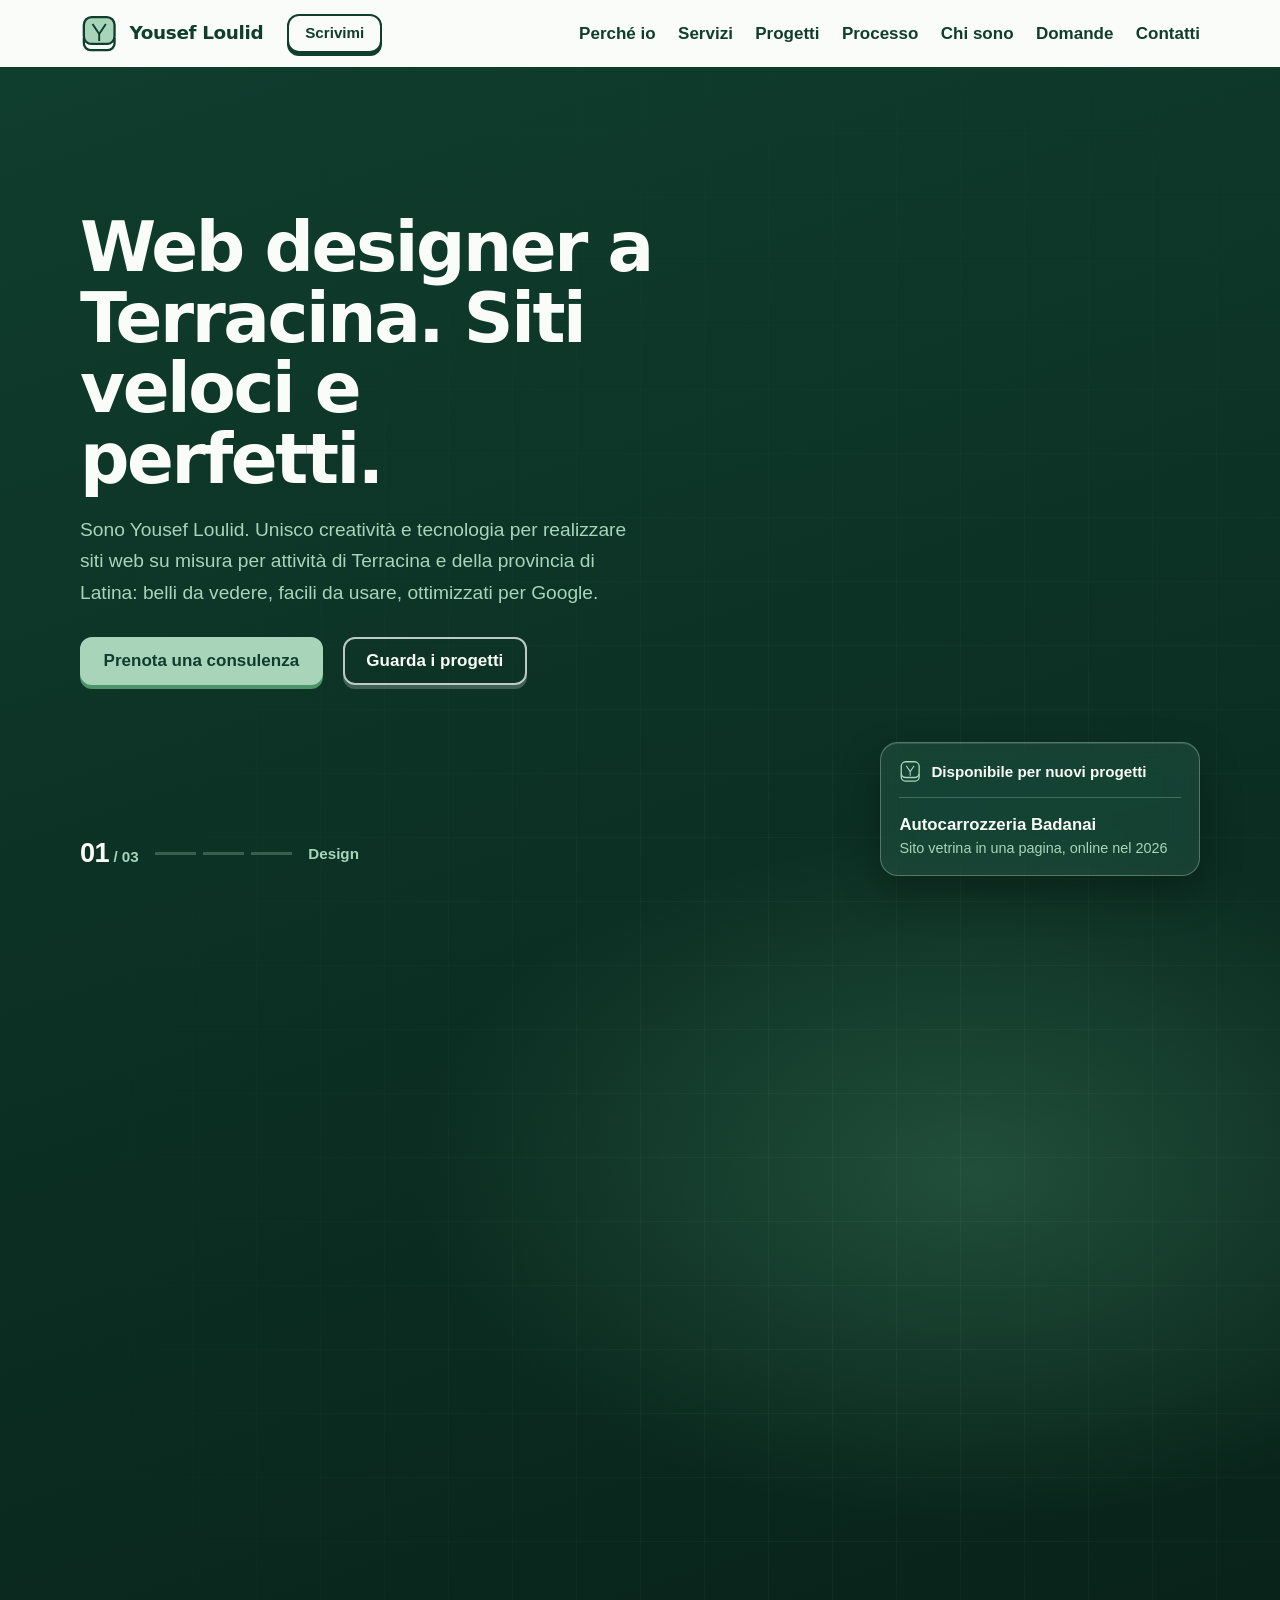
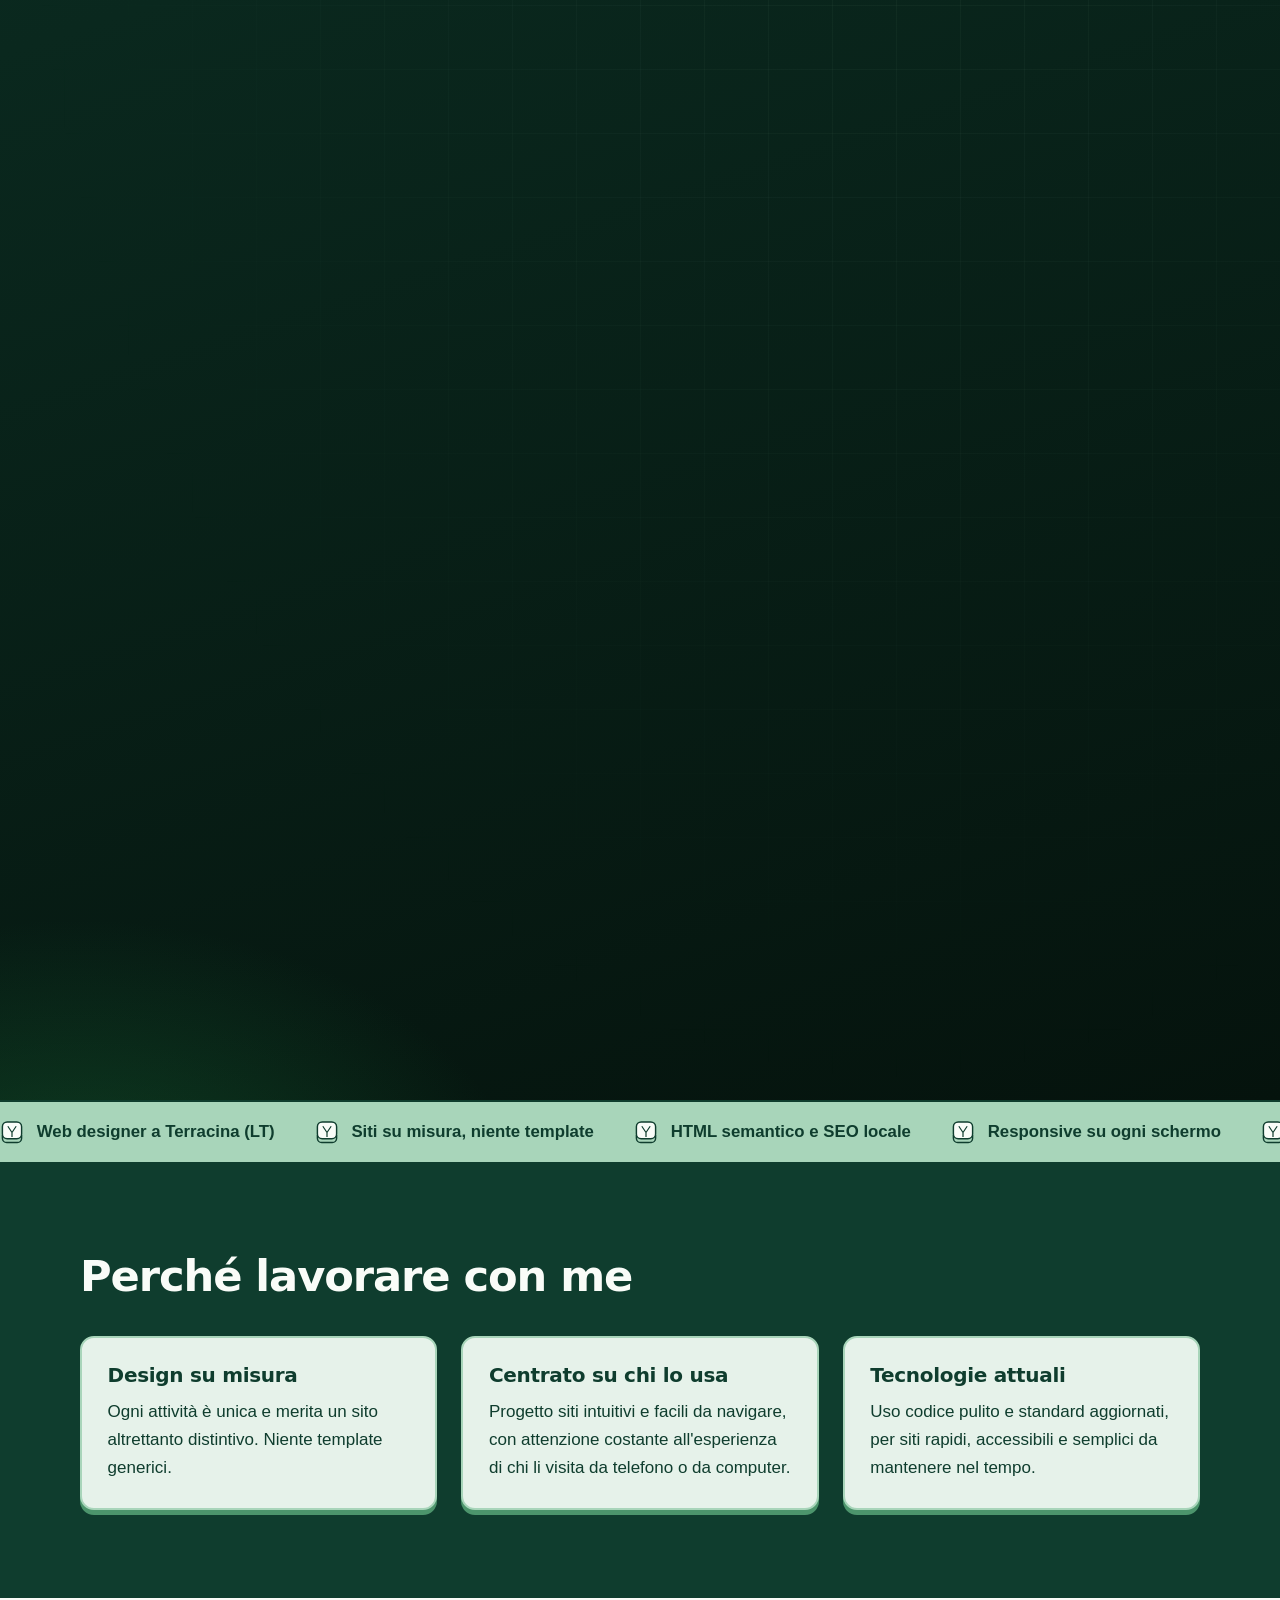
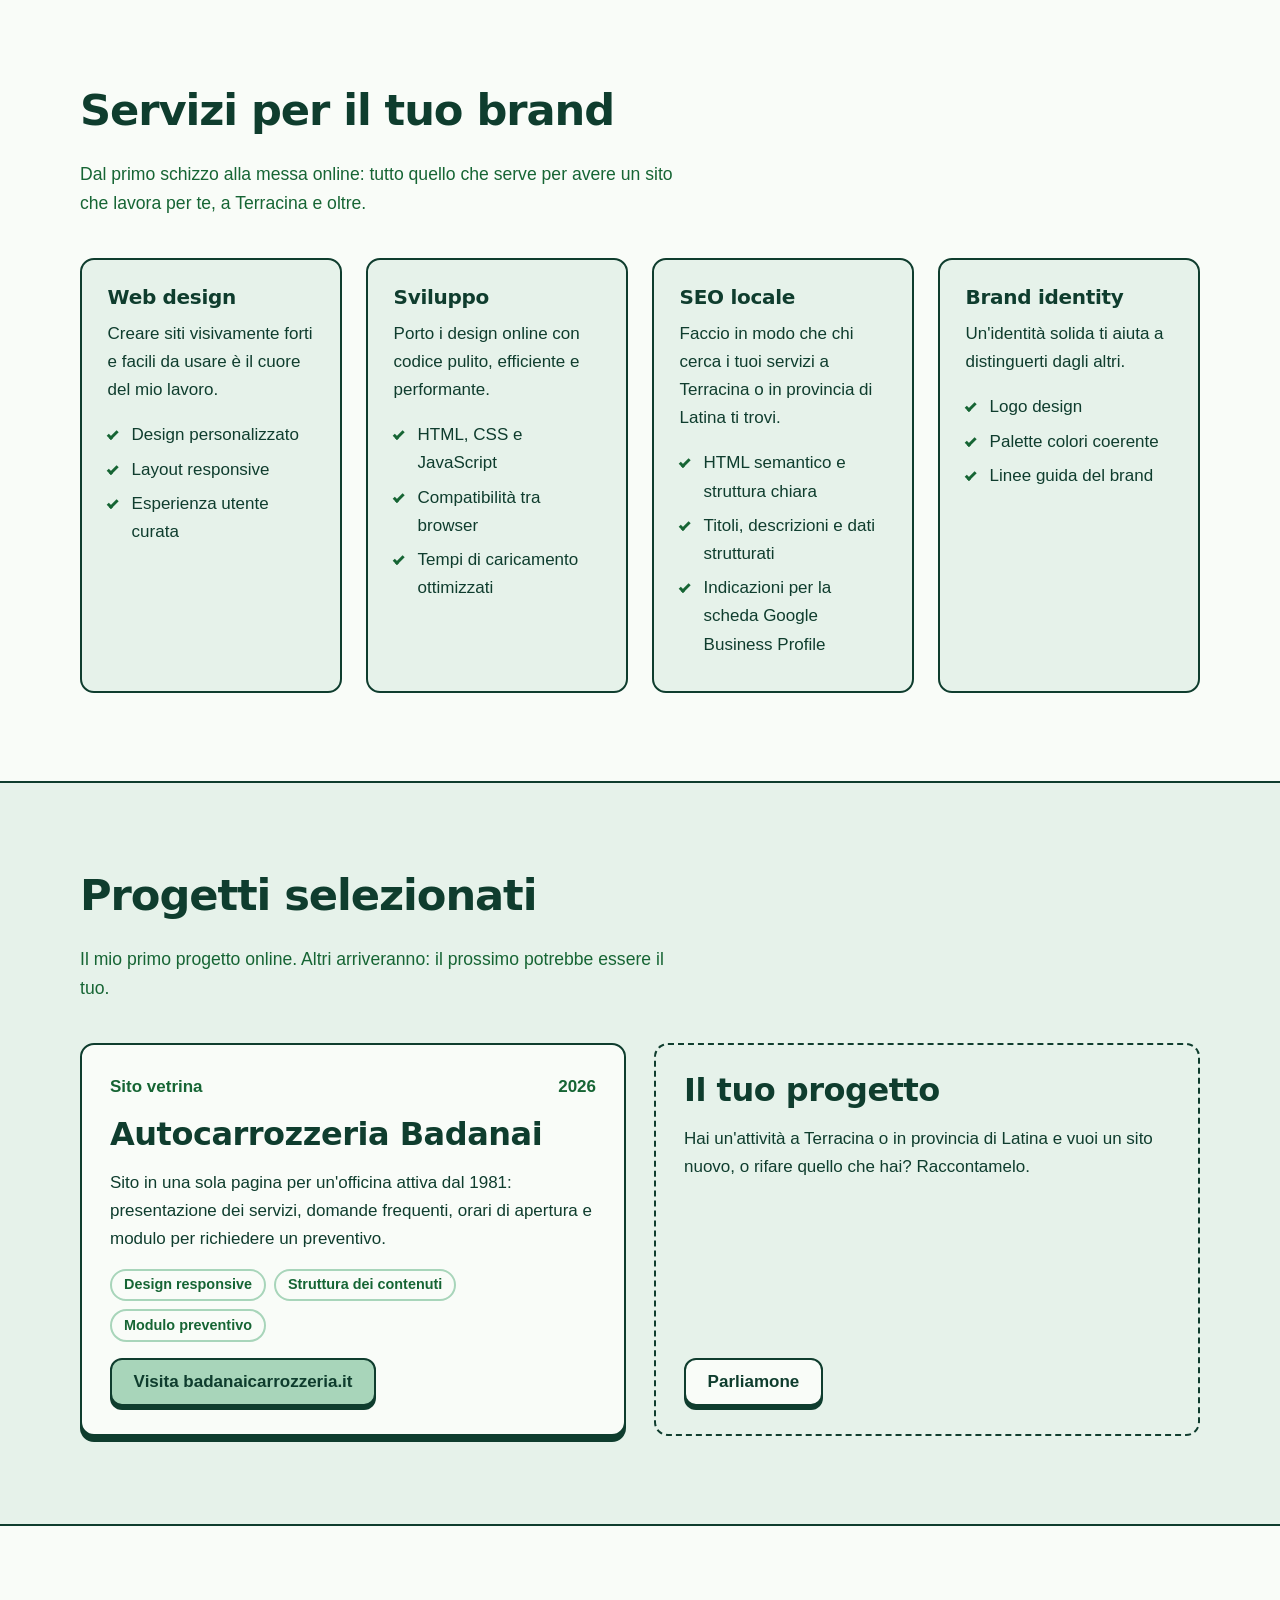
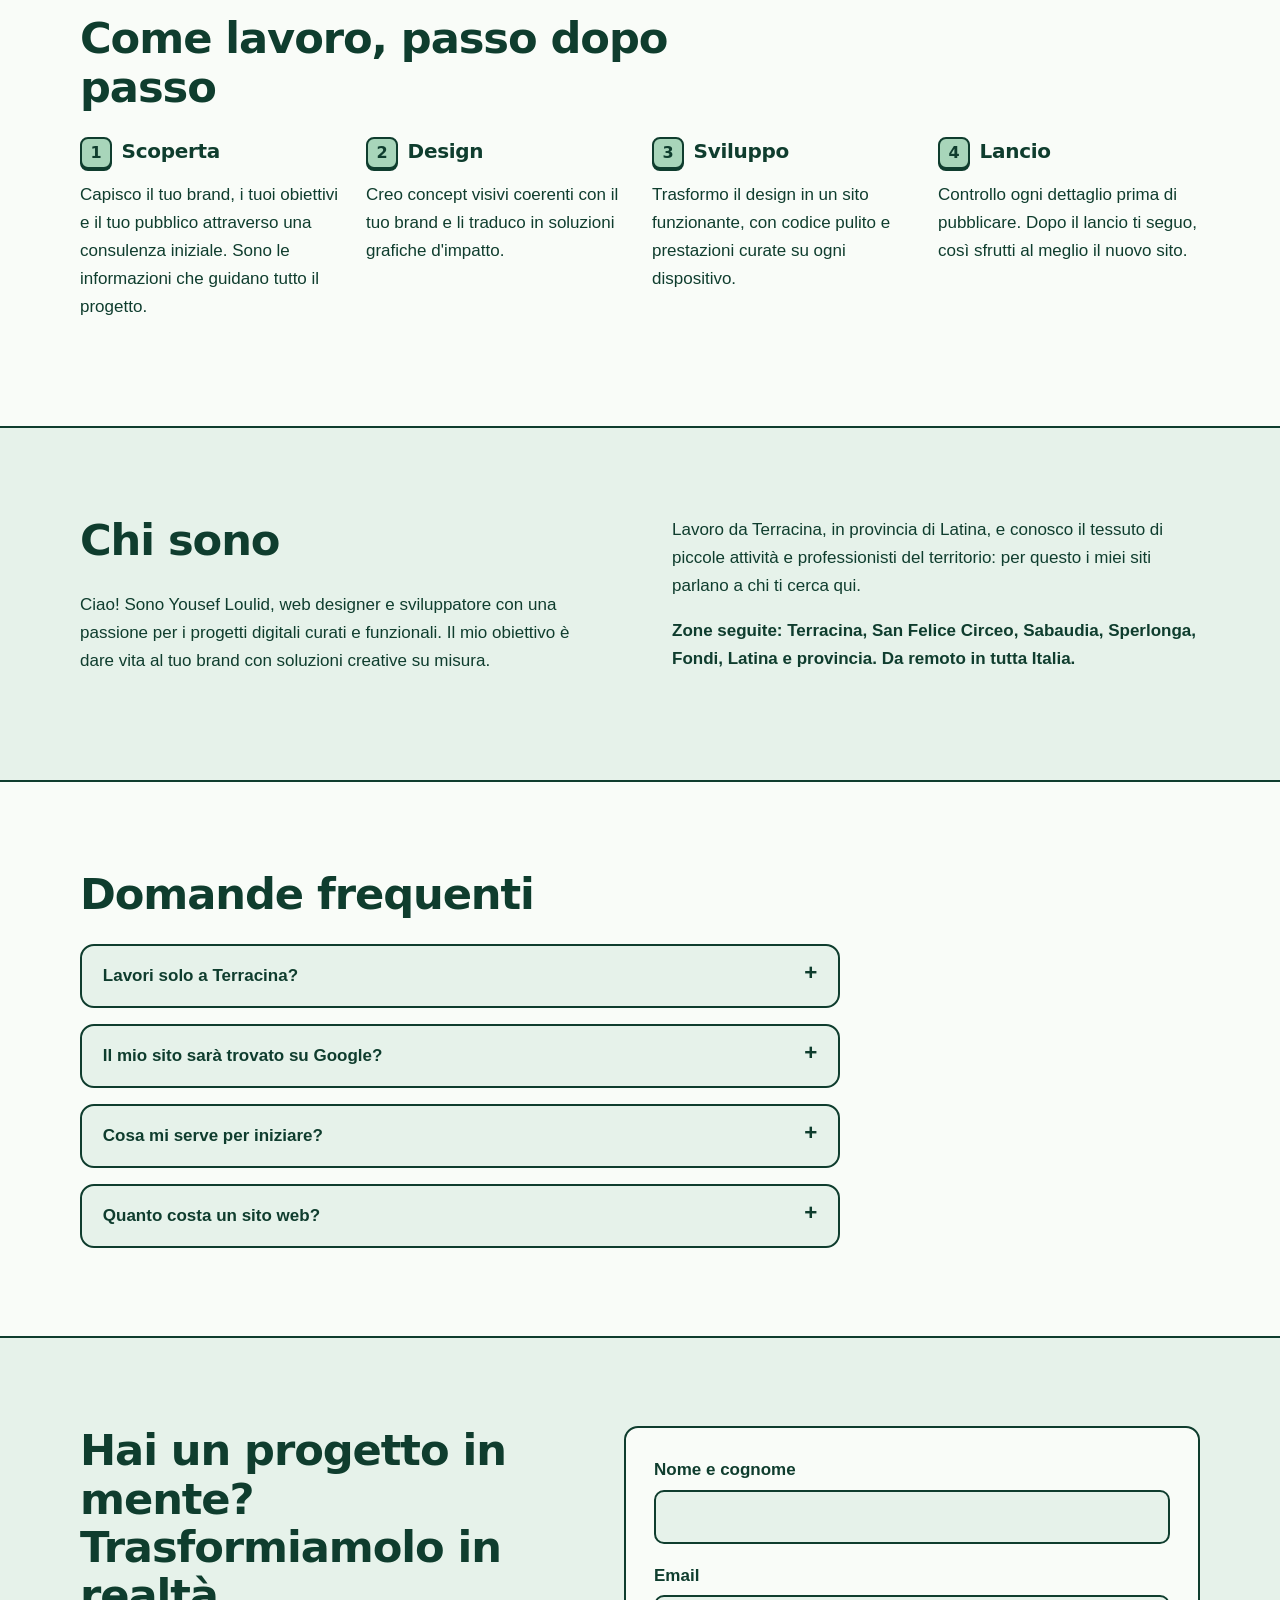
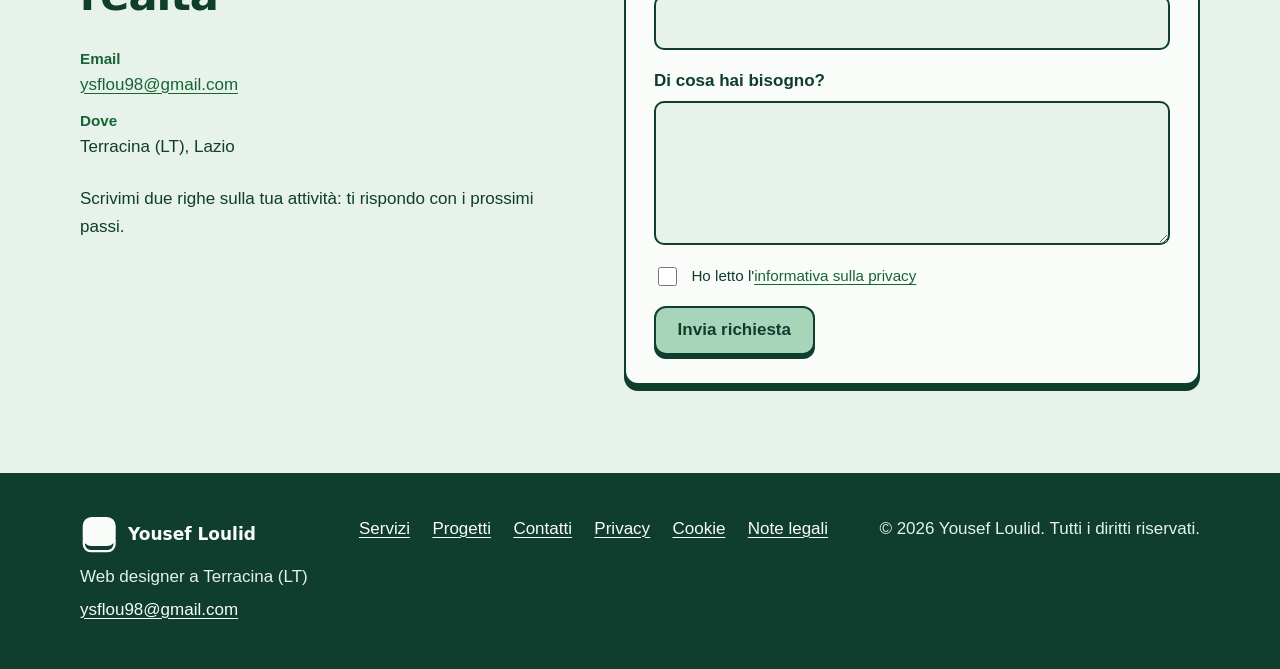
==== commit 88408103: "Pagine legali (note legali, cookie policy), privacy completa, pagine errore 400/403/404/500/503, .ht" ====
--- a/index.html
+++ b/index.html
@@ -435,6 +435,8 @@
           <li><a href="#progetti">Progetti</a></li>
           <li><a href="#contatti">Contatti</a></li>
           <li><a href="/privacy.html">Privacy</a></li>
+          <li><a href="/cookie-policy.html">Cookie</a></li>
+          <li><a href="/note-legali.html">Note legali</a></li>
         </ul>
       </nav>
       <p>© 2026 Yousef Loulid. Tutti i diritti riservati.</p>
--- a/style.css
+++ b/style.css
@@ -530,3 +530,11 @@
   .marquee-list li { white-space: normal; }
   .key, .brand-logo--key .key-face { transition: none; }
 }
+
+/* Pagine legali e di errore */
+.prose address { font-style: normal; line-height: 1.8; margin-bottom: 1em; padding: 1rem 1.25rem; background: var(--tint); border: 2px solid var(--line); border-radius: 16px; max-width: 68ch; }
+.prose .eyebrow { font-weight: 800; letter-spacing: .08em; text-transform: uppercase; color: var(--deep); margin-bottom: .5rem; }
+.prose .key + .key { margin-left: .75rem; }
+@media (max-width: 599px) { .prose .key + .key { margin-left: 0; margin-top: .75rem; } }
+body:has(> main.prose) { display: flex; flex-direction: column; min-height: 100vh; }
+body:has(> main.prose) > main.prose { flex: 1 0 auto; width: 100%; }
